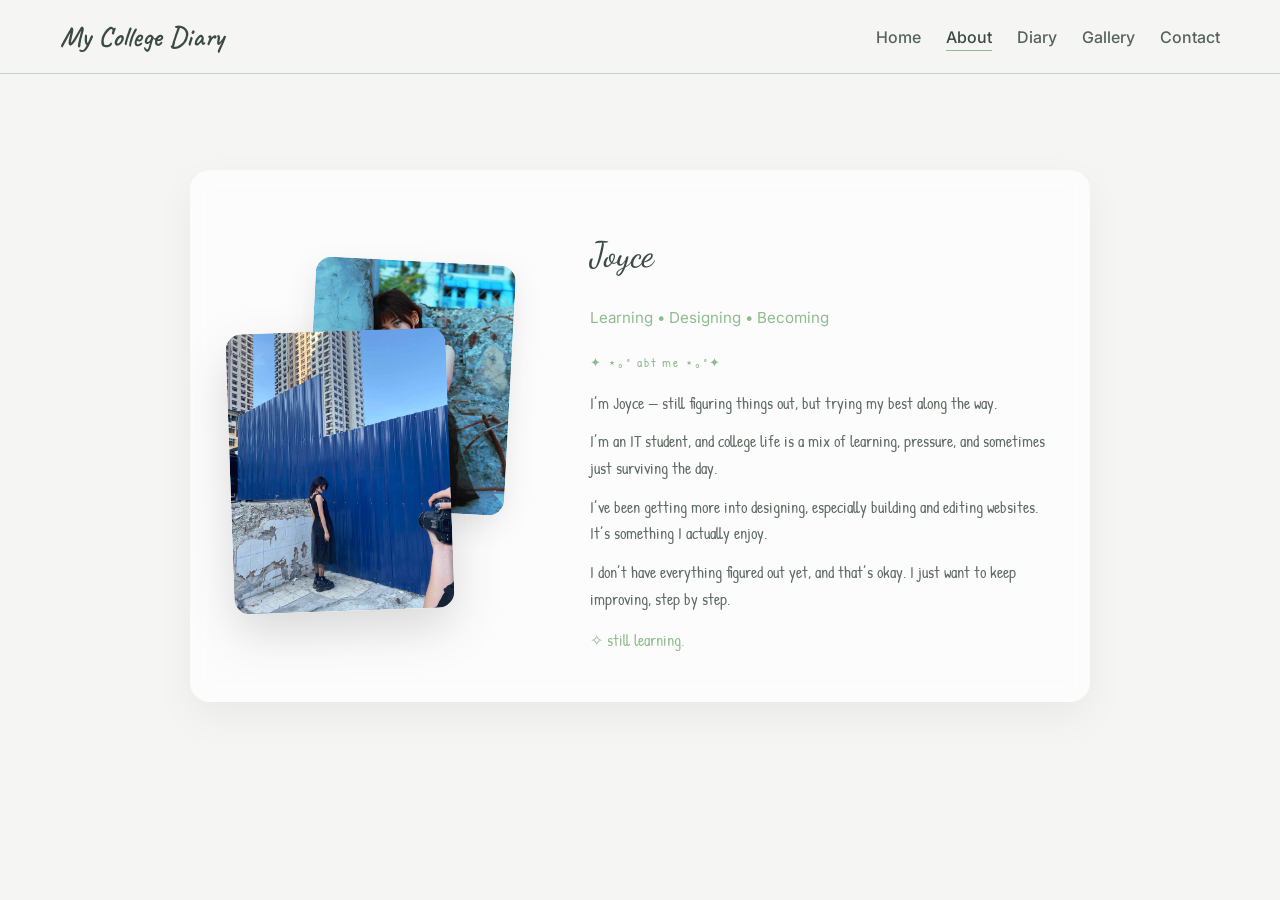
==== about.html @ 69d5fc60 "Add files via upload" ====
<!DOCTYPE html>
<html lang="en">

<head>
    <meta charset="UTF-8">
    <title>About - My College Diary</title>
    <link rel="stylesheet" href="style.css">
    <!-- FONTS -->
    <link href="https://fonts.googleapis.com/css2?family=Patrick+Hand&family=Dancing+Script&display=swap"
        rel="stylesheet">
    <link
        href="https://fonts.googleapis.com/css2?family=Playfair+Display:wght@600&family=Inter:wght@300;400;500&family=Caveat:wght@400;600&display=swap"
        rel="stylesheet">

</head>

<body class="about-page">
    <nav>
        <div class="nav-inner">
            <a href="index.html" class="nav-left">My College Diary</a>
            <div class="nav-right">
                <a href="index.html">Home</a>
                <a href="about.html" class="active">About</a>
                <a href="diary.html">Diary</a>
                <a href="gallery.html">Gallery</a>
                <a href="contact.html">Contact</a>
            </div>
        </div>
    </nav>
    <section class="about-section">

        <div class="about-content">
            <!-- DOUBLE IMAGE -->
            <div class="about-images">
                <img src="tabtme.jpg" class="img-main">
                <img src="tabtme1.jpg" class="img-back">
            </div>
            <!-- TEXT -->
            <div class="about-text">
                <h2 class="about-name">Joyce</h2>
                <p class="about-role">Learning • Designing • Becoming</p>
                <div class="about-bio">
                    <div class="bio-title">✦ ⋆｡˚ abt me ⋆｡˚✦</div>
                    <p>I’m Joyce — still figuring things out, but trying my best along the way.</p>

                    <p>I’m an IT student, and college life is a mix of learning, pressure, and sometimes just surviving
                        the day.</p>

                    <p>I’ve been getting more into designing, especially building and editing websites. It’s something I
                        actually enjoy.</p>

                    <p>I don’t have everything figured out yet, and that’s okay. I just want to keep improving, step by
                        step.</p>

                    <p class="bio-end">✧ still learning.</p>
                </div>
            </div>
        </div>
    </section>
    <script src="script.js"></script>

</body>

</html>
---- style.css ----
/* --- BASE ----------------------------------------------------------------------------------------- */
* {
    box-sizing: border-box;
}

body {
    margin: 0;
    font-family: 'Inter', sans-serif;
    background: #f5f6f4;
    color: #3b4a42;
    padding-top: 90px;
}

body.home {
    padding-top: 0;
    overflow: hidden;
}

.container {
    max-width: 900px;
    margin: 0 auto;
    padding: 40px 20px;
    text-align: center;
}

/* TEXT */
h1 {
    font-family: 'Playfair Display', serif;
    font-size: 3rem;
    margin-bottom: 10px;
}

p {
    line-height: 1.7;
    margin: 0 auto;
    max-width: 650px;
}

/* --- NAVBAR ----------------------------------------------------------------------------------------- */
nav {
    position: fixed;
    top: 0;
    width: 100%;
    background: #f5f6f4;
    border-bottom: 1px solid #c8d1c7;
    z-index: 9999;
    /* 🔥 ensures it's always visible */
}

.nav-inner {
    width: 100%;
    padding: 18px 60px;
    display: flex;
    justify-content: space-between;
    align-items: center;
}

.nav-left {
    font-weight: 600;
    font-family: 'Caveat', cursive;
    font-size: 1.8rem;
}

.nav-right {
    display: flex;
    gap: 25px;
}

.nav-right a {
    text-decoration: none;
    color: #3b4a42;
    font-weight: 500;
    position: relative;
    opacity: 0.85;
}

/* underline */
.nav-right a::after {
    content: '';
    position: absolute;
    left: 0;
    bottom: -4px;
    width: 0%;
    height: 1px;
    background: #8fbc8f;
    transition: 0.3s;
}

.nav-right a:hover::after,
.nav-right a.active::after {
    width: 100%;
}

.nav-right a:hover,
.nav-right a.active {
    opacity: 1;
}

/* --- INDEX HERO ----------------------------------------------------------------------------------------- */
.hero {
    display: grid;
    grid-template-columns: 1.1fr 0.9fr;
    gap: 70px;
    align-items: center;
    min-height: calc(100vh - 90px);
    padding: 40px 0;
}

/* LEFT */
.hero-left {
    max-width: 520px;
    text-align: left;
}

/* TITLE */
.hero h1 {
    font-size: 3.8rem;
    line-height: 1.15;
    margin-bottom: 15px;
}

/* ACCENT */
.accent {
    font-family: 'Caveat', cursive;
    color: #78a86a;
    font-size: 4rem;
}

/* DESCRIPTION */
.desc {
    margin-top: 12px;
    line-height: 1.9;
    color: #3b4a42cc;
    font-size: 1rem;
}

/* BUTTON */
.hero-btn {
    margin-top: 25px;
    display: inline-block;
    padding: 10px 22px;
    border-radius: 25px;
    background: #8fbc8f;
    color: white;
    text-decoration: none;
    font-size: 0.85rem;
    transition: all 0.3s ease;
}

.hero-btn:hover {
    transform: translateY(-3px);
    background: #7aa87a;
}

/* RIGHT */
.hero-right {
    display: flex;
    justify-content: center;
    position: relative;
}

/* IMAGE */
.hero-right img {
    width: 100%;
    max-width: 360px;
    border-radius: 14px;
    box-shadow: 0 20px 50px rgba(0, 0, 0, 0.1);
    transition: all 0.4s ease;
}

/* FLOAT EFFECT */
.hero-right img:hover {
    transform: translateY(-8px) scale(1.04);
}

/* SOFT GLOW BEHIND IMAGE */
.hero-right::before {
    content: "";
    position: absolute;
    width: 280px;
    height: 280px;
    background: rgba(168, 207, 165, 0.25);
    filter: blur(80px);
    border-radius: 50%;
    z-index: -1;
}

/* MOBILE */
@media (max-width: 768px) {
    .hero {
        grid-template-columns: 1fr;
        text-align: center;
        gap: 40px;
    }

    .hero-left {
        text-align: center;
        margin: auto;
    }

    .hero h1 {
        font-size: 2.5rem;
    }

    .accent {
        font-size: 2.8rem;
    }
}

/* --- ABOUT (UPGRADED) ----------------------------------------------------------------------------------------- */
.about-page {
    background: #f5f6f4;
}

.about-section {
    padding: 80px 20px 60px;
}

/* LAYOUT */
.about-content {
    max-width: 900px;
    margin: auto;
    display: flex;
    gap: 80px;
    align-items: center;

    background: rgba(255, 255, 255, 0.7);
    backdrop-filter: blur(10px);

    padding: 35px 40px;
    border-radius: 20px;

    box-shadow: 0 15px 40px rgba(0, 0, 0, 0.05);

}

/* --- DOUBLE IMAGE --- */

.about-images {
    position: relative;
    width: 280px;
    height: 350px;

    flex-shrink: 0;

}

.about-images img {
    position: absolute;
    object-fit: cover;
    border-radius: 16px;
}

/* BACK */
.img-back {
    top: 0;
    right: 0;

    width: 200px;
    height: 250px;

    box-shadow: 0 10px 30px rgba(0, 0, 0, 0.1);

}

/* MAIN */
.img-main {
    bottom: 0;
    left: 0;

    width: 220px;
    height: 280px;

    z-index: 2;

    box-shadow: 0 20px 50px rgba(0, 0, 0, 0.15);

}

/* HOVER */
.about-images:hover .img-main {
    transform: translateY(-6px);
}

.about-images:hover .img-back {
    transform: translateY(-3px);
}

/* TEXT */
.about-text {
    flex: 1;
}

.about-name {
    font-size: 2.2rem;
    font-family: 'Dancing Script', cursive;
}

.about-role {
    color: #8fbc8f;
    font-size: 0.95rem;
    margin-bottom: 20px;
}

/* BIO */
.about-bio {
    font-family: 'Patrick Hand', cursive;
    line-height: 1.9;
}

.about-bio p {
    margin-bottom: 12px;
}

.bio-title {
    font-size: 0.8rem;
    color: #8fbc8f;
    letter-spacing: 2px;
    margin-bottom: 15px;
}

.bio-end {
    margin-top: 15px;
    color: #8fbc8f;
}

/* MOBILE */
@media (max-width: 768px) {
    .about-content {
        flex-direction: column;
        text-align: center;
    }

    .about-images {
        width: 220px;
        height: 300px;
    }
}

/* --- CARD STYLE ANIMATION --- */

/* smooth base */
.about-images img {
    transition: transform 0.35s ease, box-shadow 0.35s ease;
}

/* slight natural tilt (idle state) */
.img-main {
    transform: rotate(-2deg);
}

.img-back {
    transform: rotate(3deg);
}

/* hover interaction */
.about-images:hover .img-main {
    transform: translateY(-10px) rotate(0deg) scale(1.02);
    box-shadow: 0 30px 70px rgba(0, 0, 0, 0.2);
}

.about-images:hover .img-back {
    transform: translateY(-5px) rotate(5deg);
}

/* --- DIARY ----------------------------------------------------------------------------------------- */
.diary-page {
    padding: 20px 80px 40px;
    max-width: 1100px;
    margin: auto;
}

/* TITLE */
.diary-title {
    font-family: 'Playfair Display', serif;
    font-size: 3.5rem;
    text-align: center;
    margin-bottom: 10px;
}

/* SUBTITLE */
.diary-sub {
    text-align: center;
    margin-bottom: 50px;
    color: #3b4a42aa;
    font-size: 0.95rem;
}

/* COLUMNS */
.diary-columns {
    column-count: 2;
    column-gap: 50px;
    column-rule: 1px solid #dcdcdc;
}

/* ENTRY */
.entry {
    break-inside: avoid;
    margin-bottom: 30px;
}

/* CARD */
.diary-card {
    border: 1px solid #e5e7e4;
    padding: 22px 22px 25px;
    background: #ffffff;
    border-radius: 14px;
    transition: all 0.3s ease;
}

/* HOVER */
.diary-card:hover {
    transform: translateY(-5px);
    box-shadow: 0 12px 28px rgba(0, 0, 0, 0.08);
}

/* TITLE */
.entry h2 {
    font-size: 1.3rem;
    margin-bottom: 5px;
    font-weight: 500;
    text-transform: lowercase;
    /* ✨ diary vibe */
}

/* DATE */
.entry .date {
    font-size: 0.7rem;
    color: #8fbc8f;
    display: block;
    margin-bottom: 10px;
    letter-spacing: 1px;
}

/* TEXT */
.entry p {
    text-align: justify;
    line-height: 1.75;
    font-size: 0.95rem;

    max-height: 5.5em;
    /* controls height */
    overflow: hidden;
    position: relative;
}


/* ✨ SUBTLE DIVIDER */
.diary-card::after {
    content: "";
    display: block;
    margin-top: 15px;
    height: 1px;
    width: 40%;
    background: #e5e7e4;
}

/* MOBILE */
@media (max-width: 768px) {
    .diary-columns {
        column-count: 1;
    }

    .diary-page {
        padding: 40px 20px;
    }

    .diary-title {
        font-size: 2.2rem;
    }
}

/* --- MODAL BACKGROUND --- */
.modal {
    display: none;
    position: fixed;
    inset: 0;

    background: rgba(0, 0, 0, 0.5);
    backdrop-filter: blur(5px);

    justify-content: center;
    align-items: center;
    z-index: 999;
}

/* MODAL BOX */
.modal-content {
    background: #fff;
    padding: 30px;
    border-radius: 16px;

    max-width: 600px;
    width: 90%;

    box-shadow: 0 20px 60px rgba(0, 0, 0, 0.2);

    animation: pop 0.3s ease;
}

/* CLOSE BUTTON */
.close {
    position: absolute;
    top: 20px;
    right: 25px;

    font-size: 24px;
    cursor: pointer;
}

/* POP ANIMATION */
@keyframes pop {
    from {
        transform: scale(0.9);
        opacity: 0;
    }

    to {
        transform: scale(1);
        opacity: 1;
    }
}

/* --- GALLERY ----------------------------------------------------------------------------------------- */
.gallery {
    display: grid;
    grid-template-columns: repeat(3, 1fr);
    gap: 18px;
}

/* CARD */
.gallery-item {
    position: relative;
    overflow: hidden;
    border-radius: 14px;
    background: #ffffff;
    border: 1px solid #e5e7e4;
    transition: 0.3s ease;
    cursor: pointer;
}

/* IMAGE */
.gallery img {
    width: 100%;
    height: 100%;
    object-fit: cover;
    transition: 0.4s ease;
}

/* HOVER */
.gallery-item:hover {
    transform: translateY(-6px);
    box-shadow: 0 12px 30px rgba(0, 0, 0, 0.08);
}

.gallery-item:hover img {
    transform: scale(1.08);
}

/* OVERLAY */
.gallery-item::after {
    content: "";
    position: absolute;
    inset: 0;
    background: linear-gradient(to top,
            rgba(0, 0, 0, 0.25),
            transparent);
    opacity: 0;
    transition: 0.3s;
}

.gallery-item:hover::after {
    opacity: 1;
}

/* CAPTION */
.caption {
    position: absolute;
    bottom: 12px;
    left: 15px;

    color: #fff;
    font-size: 0.85rem;

    background: rgba(0, 0, 0, 0.4);
    padding: 4px 10px;
    border-radius: 8px;

    opacity: 0;
    transform: translateY(10px);
    transition: 0.3s ease;
}

.gallery-item:hover .caption {
    opacity: 1;
    transform: translateY(0);
}

/* MODAL */
.img-modal {
    display: none;
    position: fixed;
    inset: 0;
    background: rgba(0, 0, 0, 0.9);
    flex-direction: column;
    justify-content: center;
    align-items: center;
    z-index: 999;

}

/* IMAGE */
.img-modal img {
    max-width: 90%;
    max-height: 80%;
    border-radius: 12px;
}

/* CAPTION IN MODAL */
#modalCaption {
    margin-top: 15px;
    color: white;
    font-size: 0.9rem;
    opacity: 0.85;
}

/* CLOSE */
.img-modal .close {
    position: absolute;
    top: 20px;
    right: 30px;
    font-size: 30px;
    color: white;
    cursor: pointer;
}

/* TITLE */
.gallery-title {
    font-family: 'Playfair Display', serif;
    font-size: 3.5rem;
    text-align: center;
    margin-bottom: 5px;
}

/* SUBTITLE */
.gallery-sub {
    text-align: center;
    color: #3b4a42aa;
    font-size: 0.95rem;
    margin-bottom: 50px;
}

/* MOBILE */
@media (max-width: 768px) {
    .gallery {
        grid-template-columns: 1fr;
    }
}

/* --- CONTACT ----------------------------------------------------------------------------------------- */
/* HEADER */
.contact-header {
    display: flex;
    align-items: center;
    justify-content: space-between;
    gap: 40px;
    margin-bottom: 50px;
}

/* TEXT */
.contact-text {
    max-width: 500px;
}

/* PROFILE */
.contact-image img {
    width: 120px;
    height: 120px;
    object-fit: cover;
    border-radius: 50%;
    border: 4px solid #e5e7e4;
    box-shadow: 0 10px 25px rgba(0, 0, 0, 0.1);
}

/* GRID */
.contact-cards {
    display: grid;
    grid-template-columns: repeat(3, 1fr);
    gap: 25px;
}

/* CARD */
.contact-box {
    position: relative;
    overflow: hidden;
    padding: 30px 20px;
    border-radius: 18px;
    text-align: center;
    color: #3b4a42;
    background: linear-gradient(135deg,
            #f4f8f3 0%,
            #e6f0e3 100%);

    border: 1px solid #dfe6dc;
    transition: all 0.35s ease;
    text-decoration: none;
}

/* HOVER */
.contact-box:hover {
    transform: translateY(-8px) scale(1.02);
    background: linear-gradient(135deg,
            #eaf3e7 0%,
            #d9ebd4 100%);
    box-shadow: 0 18px 40px rgba(0, 0, 0, 0.08);
}

/* ICON */
.circle {
    width: 65px;
    height: 65px;
    margin: 0 auto 15px;
    border-radius: 50%;
    display: flex;
    align-items: center;
    justify-content: center;
    font-size: 1.6rem;
    color: #3b4a42;
    background: linear-gradient(135deg,
            rgba(255, 255, 255, 0.8),
            rgba(255, 255, 255, 0.3));
    backdrop-filter: blur(10px);
    border: 1px solid rgba(255, 255, 255, 0.5);
    box-shadow:
        0 8px 20px rgba(0, 0, 0, 0.1),
        inset 0 1px 0 rgba(255, 255, 255, 0.6);
}

/* TEXT */
.contact-box h3 {
    margin-bottom: 6px;
}

.contact-box p {
    font-size: 0.85rem;
    opacity: 0.8;
}

/* REMOVE LINK STYLE */
.contact-box,
.contact-box a {
    text-decoration: none !important;
    color: inherit;
}

/* MOBILE */
@media (max-width: 768px) {
    .contact-header {
        flex-direction: column;
        text-align: center;
    }

    .contact-cards {
        grid-template-columns: 1fr;
    }
}

/* TITLE */
.gallery-title {
    font-family: 'Playfair Display', serif;
    font-size: 3.5rem;
    text-align: center;

    margin-bottom: 5px;
    /* 🔥 smaller gap */
    line-height: 1.1;
    /* tighter */
}

/* SUBTITLE */
.gallery-sub {
    text-align: center;
    color: #3b4a42aa;
    font-size: 0.95rem;

    margin-top: 0;
    /* 🔥 remove top gap */
    margin-bottom: 50px;

    max-width: 600px;
    margin-left: auto;
    margin-right: auto;
}

/* --- GLOBAL ----------------------------------------------------------------------------------------- */

/* SMOOTH TRANSITIONS */
a,
button,
img,
.diary-card,
.about-card {
    transition: all 0.25s ease;
}

/* TYPOGRAPHY REFINEMENT */
h1 {
    letter-spacing: -1px;
}

h2 {
    font-weight: 500;
}

p {
    font-size: 0.98rem;
    color: #3b4a42d0;
}

/* SPACING SYSTEM */
.container>* {
    margin-bottom: 22px;
}

/* NAVBAR POLISH */
.nav-right a {
    opacity: 0.85;
}

.nav-right a:hover,
.nav-right a.active {
    opacity: 1;
}

/* BUTTON */
.ghost-btn {
    font-size: 0.85rem;
}

.ghost-btn:hover {
    transform: translateY(-2px);
}

/* BACKGROUND EFFECT */
.particles {
    opacity: 0.25;
}

/* IMAGE HOVER (GLOBAL) */
.gallery img {
    box-shadow: 0 6px 15px rgba(0, 0, 0, 0.06);
}

.gallery img:hover {
    transform: scale(1.06);
}

.nav-left {
    text-decoration: none;
    color: inherit;
    cursor: pointer;
}

/* --- GLOBAL ANIMATION SYSTEM --- */

.reveal {
    opacity: 0;
    transform: translateY(30px);
    transition: all 0.6s ease;
}

.reveal.active {
    opacity: 1;
    transform: translateY(0);
}
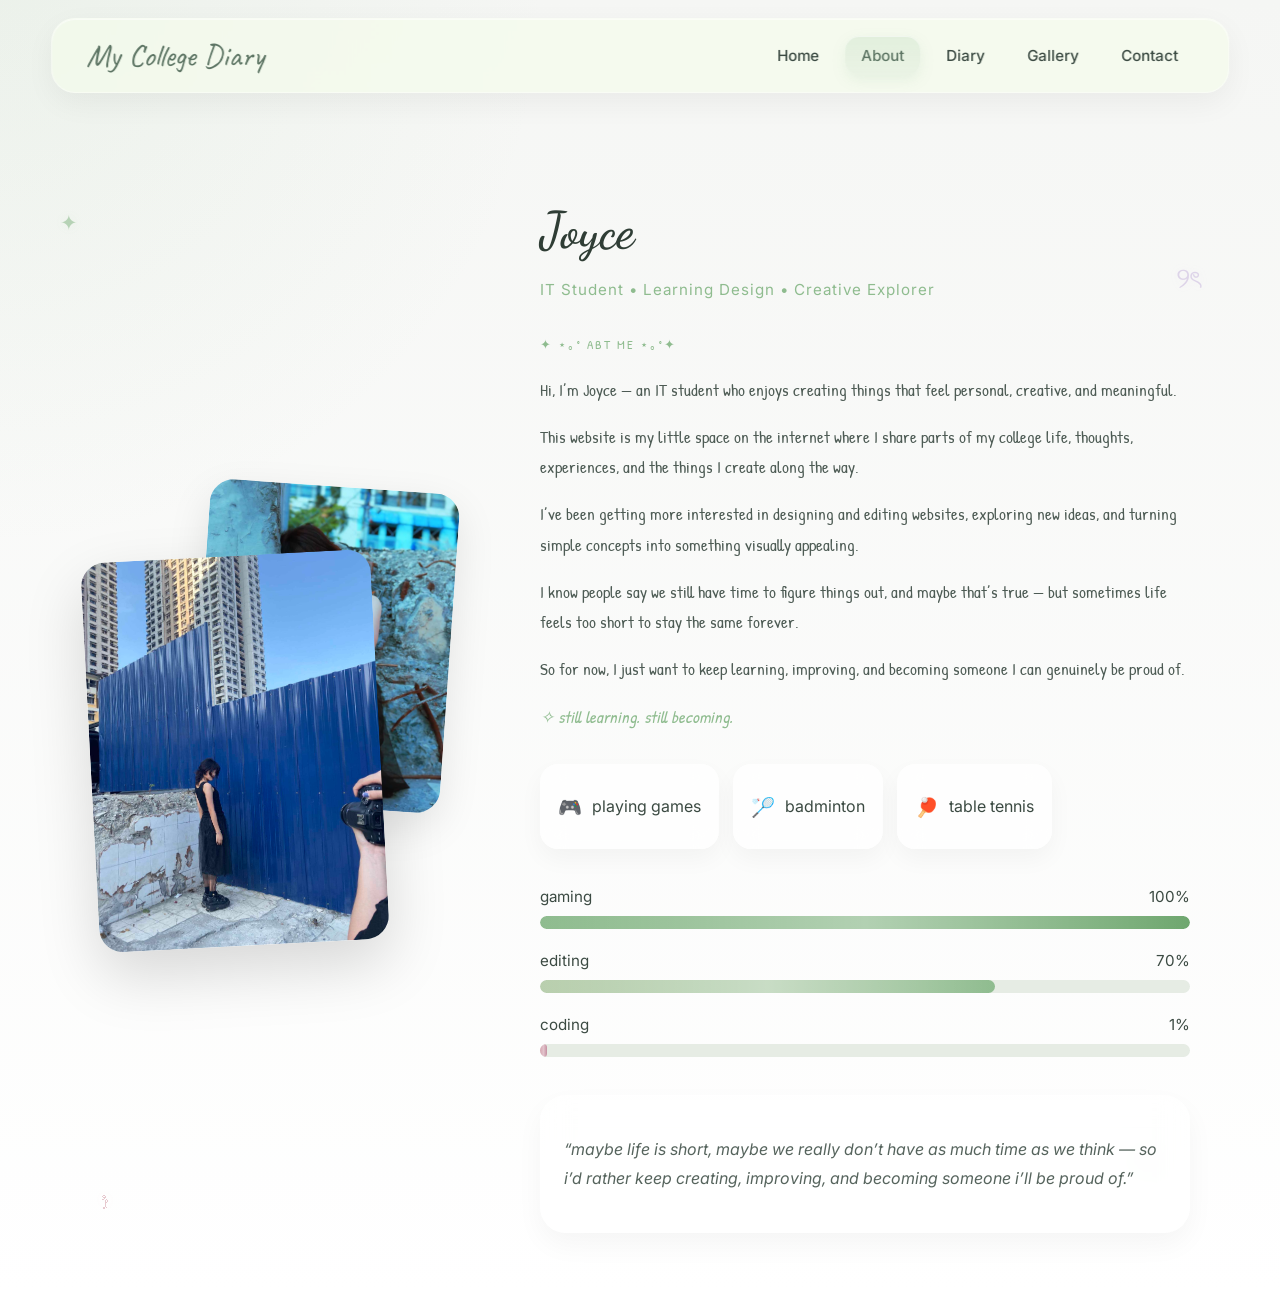
==== commit 2b38c6c2: "Add files via upload" ====
--- a/about.html
+++ b/about.html
@@ -3,60 +3,202 @@
 
 <head>
     <meta charset="UTF-8">
+
     <title>About - My College Diary</title>
+
     <link rel="stylesheet" href="style.css">
-    <!-- FONTS -->
-    <link href="https://fonts.googleapis.com/css2?family=Patrick+Hand&family=Dancing+Script&display=swap"
+    <link
+        href="https://fonts.googleapis.com/css2?family=Playfair+Display:wght@600;700&family=Inter:wght@300;400;500;600&family=Caveat:wght@400;600;700&family=Patrick+Hand&family=Dancing+Script:wght@500;600;700&display=swap"
         rel="stylesheet">
-    <link
-        href="https://fonts.googleapis.com/css2?family=Playfair+Display:wght@600&family=Inter:wght@300;400;500&family=Caveat:wght@400;600&display=swap"
-        rel="stylesheet">
-
-</head>
 
 <body class="about-page">
+
+    <!-- NAV -->
     <nav>
+
         <div class="nav-inner">
-            <a href="index.html" class="nav-left">My College Diary</a>
+
+            <a href="index.html" class="nav-left">
+                My College Diary
+            </a>
+
             <div class="nav-right">
+
                 <a href="index.html">Home</a>
-                <a href="about.html" class="active">About</a>
+
+                <a href="about.html" class="active">
+                    About
+                </a>
+
                 <a href="diary.html">Diary</a>
+
                 <a href="gallery.html">Gallery</a>
+
                 <a href="contact.html">Contact</a>
+
             </div>
+
         </div>
+
     </nav>
+
+    <!-- ABOUT -->
     <section class="about-section">
 
+        <!-- FLOATING SYMBOLS -->
+        <div class="float-about about-star">✦</div>
+
+        <div class="float-about about-heart">.ೀ</div>
+
+        <div class="float-about about-swirl">୨ৎ</div>
+
+        <div class="float-about about-sparkle">⋆˚࿔</div>
+
+        <!-- CONTENT -->
         <div class="about-content">
-            <!-- DOUBLE IMAGE -->
+
+            <!-- IMAGES -->
             <div class="about-images">
+
                 <img src="tabtme.jpg" class="img-main">
+
                 <img src="tabtme1.jpg" class="img-back">
+
             </div>
+
             <!-- TEXT -->
             <div class="about-text">
-                <h2 class="about-name">Joyce</h2>
-                <p class="about-role">Learning • Designing • Becoming</p>
+
+                <h2 class="about-name">
+                    Joyce
+                </h2>
+
+                <p class="about-role">
+                    IT Student • Learning Design • Creative Explorer
+                </p>
+
+                <!-- BIO -->
                 <div class="about-bio">
-                    <div class="bio-title">✦ ⋆｡˚ abt me ⋆｡˚✦</div>
-                    <p>I’m Joyce — still figuring things out, but trying my best along the way.</p>
-
-                    <p>I’m an IT student, and college life is a mix of learning, pressure, and sometimes just surviving
-                        the day.</p>
-
-                    <p>I’ve been getting more into designing, especially building and editing websites. It’s something I
-                        actually enjoy.</p>
-
-                    <p>I don’t have everything figured out yet, and that’s okay. I just want to keep improving, step by
-                        step.</p>
-
-                    <p class="bio-end">✧ still learning.</p>
-                </div>
+
+                    <div class="bio-title">
+                        ✦ ⋆｡˚ abt me ⋆｡˚✦
+                    </div>
+
+                    <p>
+                        Hi, I’m Joyce — an IT student who enjoys creating things that feel personal, creative, and
+                        meaningful.
+                    </p>
+
+                    <p>
+                        This website is my little space on the internet where I share parts of my college life,
+                        thoughts, experiences, and the things I create along the way.
+                    </p>
+
+                    <p>
+                        I’ve been getting more interested in designing and editing websites, exploring new ideas, and
+                        turning simple concepts into something visually appealing.
+                    </p>
+
+                    <p>
+                        I know people say we still have time to figure things out, and maybe that’s true — but sometimes
+                        life feels too short to stay the same forever.
+                    </p>
+
+                    <p>
+                        So for now, I just want to keep learning, improving, and becoming someone I can genuinely be
+                        proud of.
+                    </p>
+
+                    <p class="bio-end">
+                        ✧ still learning. still becoming.
+                    </p>
+
+                </div>
+
+                <!-- HOBBIES -->
+                <div class="hobbies">
+
+                    <div class="hobby-box">
+                        <span class="hobby-icon">🎮</span>
+                        <p>playing games</p>
+                    </div>
+
+                    <div class="hobby-box">
+                        <span class="hobby-icon">🏸</span>
+                        <p>badminton</p>
+                    </div>
+
+                    <div class="hobby-box">
+                        <span class="hobby-icon">🏓</span>
+                        <p>table tennis</p>
+                    </div>
+
+                </div>
+
+                <!-- SKILLS -->
+                <div class="skills">
+
+                    <div class="skill">
+
+                        <div class="skill-info">
+                            <span>gaming</span>
+                            <span>100%</span>
+                        </div>
+
+                        <div class="skill-bar">
+                            <div class="fill gaming"></div>
+                        </div>
+
+                    </div>
+
+                    <div class="skill">
+
+                        <div class="skill-info">
+                            <span>editing</span>
+                            <span>70%</span>
+                        </div>
+
+                        <div class="skill-bar">
+                            <div class="fill editing"></div>
+                        </div>
+
+                    </div>
+
+                    <div class="skill">
+
+                        <div class="skill-info">
+                            <span>coding</span>
+                            <span>1%</span>
+                        </div>
+
+                        <div class="skill-bar">
+                            <div class="fill coding"></div>
+                        </div>
+
+                    </div>
+
+                </div>
+
+                <!-- MOTIVATION -->
+                <div class="motivation">
+
+                    <p>
+                        “maybe life is short,
+                        maybe we really don’t have
+                        as much time as we think —
+                        so i’d rather keep creating,
+                        improving, and becoming
+                        someone i’ll be proud of.”
+                    </p>
+
+                </div>
+
             </div>
+
         </div>
+
     </section>
+
     <script src="script.js"></script>
 
 </body>
--- a/style.css
+++ b/style.css
@@ -1,289 +1,623 @@
 /* --- BASE ----------------------------------------------------------------------------------------- */
+
+html,
+body {
+    margin: 0;
+    padding: 0;
+
+    overflow-x: hidden;
+}
+
 * {
     box-sizing: border-box;
 }
 
+/* BODY */
 body {
+    font-family: 'Inter', sans-serif;
+
+    background:
+        linear-gradient(to bottom,
+            #f5f7f4,
+            #ffffff);
+
+    color: #3b4a42;
+
+    padding-top: 120px;
+
+    -webkit-font-smoothing: antialiased;
+
+    text-rendering: optimizeLegibility;
+}
+
+/* IMAGES */
+img {
+    max-width: 100%;
+
+    display: block;
+}
+
+/* HEADINGS */
+h1,
+h2,
+h3 {
     margin: 0;
+
+    font-family: 'Playfair Display', serif;
+
+    font-weight: 600;
+}
+
+/* TEXT */
+p {
+    line-height: 1.8;
+}
+
+/* LINKS */
+a {
+    text-decoration: none;
+
+    color: inherit;
+}
+
+/* BUTTONS */
+button {
     font-family: 'Inter', sans-serif;
-    background: #f5f6f4;
-    color: #3b4a42;
-    padding-top: 90px;
-}
-
-body.home {
-    padding-top: 0;
-    overflow: hidden;
-}
-
-.container {
-    max-width: 900px;
-    margin: 0 auto;
-    padding: 40px 20px;
-    text-align: center;
-}
-
-/* TEXT */
-h1 {
-    font-family: 'Playfair Display', serif;
-    font-size: 3rem;
-    margin-bottom: 10px;
-}
-
-p {
-    line-height: 1.7;
-    margin: 0 auto;
-    max-width: 650px;
-}
-
-/* --- NAVBAR ----------------------------------------------------------------------------------------- */
+}
+
+/* INPUTS */
+input,
+textarea {
+    font-family: 'Inter', sans-serif;
+}
+
+/* ACCENT FONT */
+.accent,
+.nav-left,
+.entry h2 {
+    font-family: 'Caveat', cursive;
+}
+
+/* ABOUT NAME */
+.about-name {
+    font-family: 'Dancing Script', cursive;
+}
+
+/* GALLERY CAPTION */
+.caption {
+    font-family: 'Patrick Hand', cursive;
+}
+
+/* --- NAVBAR FINAL ----------------------------------------------------------------------------------------- */
+
 nav {
     position: fixed;
-    top: 0;
-    width: 100%;
-    background: #f5f6f4;
-    border-bottom: 1px solid #c8d1c7;
+
+    top: 18px;
+    left: 50%;
+
+    transform: translateX(-50%);
+
+    width: 92%;
+
     z-index: 9999;
-    /* 🔥 ensures it's always visible */
 }
 
 .nav-inner {
-    width: 100%;
-    padding: 18px 60px;
     display: flex;
+
     justify-content: space-between;
     align-items: center;
+
+    padding: 16px 34px;
+
+    border-radius: 24px;
+
+    background:
+        rgba(244, 252, 236, 0.65);
+
+    backdrop-filter: blur(1px);
+
+    border:
+        1px solid rgba(255, 255, 255, .4);
+
+    box-shadow:
+        0 10px 30px rgba(0, 0, 0, .05),
+        inset 0 1px 0 rgba(255, 255, 255, .5);
 }
 
 .nav-left {
-    font-weight: 600;
+    text-decoration: none;
+
     font-family: 'Caveat', cursive;
-    font-size: 1.8rem;
+
+    font-size: 2rem;
+
+    color: #5d7564;
+
+    transition: .3s ease;
+}
+
+.nav-left:hover {
+    transform: translateY(-2px);
 }
 
 .nav-right {
     display: flex;
-    gap: 25px;
+
+    align-items: center;
+
+    gap: 10px;
 }
 
 .nav-right a {
     text-decoration: none;
+
     color: #3b4a42;
+
+    font-size: .95rem;
     font-weight: 500;
+
+    padding: 10px 16px;
+
+    border-radius: 14px;
+
+    transition:
+        background .3s ease,
+        transform .3s ease,
+        color .3s ease;
+}
+
+.nav-right a:hover {
+    background:
+        rgba(143, 188, 143, .12);
+
+    color: #5d7564;
+
+    transform: translateY(-2px);
+}
+
+.nav-right a.active {
+    background:
+        linear-gradient(to bottom,
+            rgba(143, 188, 143, .18),
+            rgba(143, 188, 143, .1));
+
+    color: #5d7564;
+
+    box-shadow:
+        inset 0 1px 0 rgba(255, 255, 255, .5),
+        0 5px 14px rgba(143, 188, 143, .15);
+}
+
+.nav-right a::after {
+    display: none;
+}
+
+/* --- INDEX HERO ----------------------------------------------------------------------------------------- */
+
+.hero {
+    min-height: 100vh;
+
+    display: flex;
+    align-items: center;
+    justify-content: center;
+
+    gap: 220px;
+
+    padding: 80px 8%;
+
     position: relative;
-    opacity: 0.85;
-}
-
-/* underline */
-.nav-right a::after {
-    content: '';
+
+    overflow: hidden;
+}
+
+.float {
     position: absolute;
-    left: 0;
-    bottom: -4px;
-    width: 0%;
-    height: 1px;
-    background: #8fbc8f;
-    transition: 0.3s;
-}
-
-.nav-right a:hover::after,
-.nav-right a.active::after {
-    width: 100%;
-}
-
-.nav-right a:hover,
-.nav-right a.active {
-    opacity: 1;
-}
-
-/* --- INDEX HERO ----------------------------------------------------------------------------------------- */
-.hero {
-    display: grid;
-    grid-template-columns: 1.1fr 0.9fr;
-    gap: 70px;
-    align-items: center;
-    min-height: calc(100vh - 90px);
-    padding: 40px 0;
-}
-
-/* LEFT */
+
+    opacity: .65;
+
+    animation: float 5s ease-in-out infinite;
+
+    pointer-events: none;
+
+    user-select: none;
+}
+
+.star {
+    top: 12%;
+    left: 18%;
+
+    font-size: 1.3rem;
+
+    color: #8fbc8f;
+}
+
+.sparkle {
+    top: 8%;
+    left: 50%;
+
+    margin-left: -20px;
+
+    font-size: .9rem;
+
+    color: #9bbf92;
+}
+
+.swirl {
+    top: 16%;
+    right: 18%;
+
+    font-size: 1.7rem;
+
+    color: #7ea77e;
+}
+
+.heart {
+    bottom: 18%;
+    left: 22%;
+
+    font-size: 1rem;
+
+    color: #d8a7b1;
+}
+
+.star2 {
+    bottom: 14%;
+    left: 50%;
+
+    margin-left: -10px;
+
+    font-size: .95rem;
+
+    color: #c7b5d8;
+}
+
+.dot {
+    bottom: 14%;
+    right: 22%;
+
+    font-size: 1.1rem;
+
+    color: #b7c9b2;
+}
+
+.cute {
+    top: 52%;
+    right: 10%;
+
+    font-size: .9rem;
+
+    color: #8fbc8f;
+}
+
+@keyframes float {
+    0% {
+        transform: translateY(0px);
+    }
+
+    50% {
+        transform: translateY(-12px);
+    }
+
+    100% {
+        transform: translateY(0px);
+    }
+}
+
 .hero-left {
-    max-width: 520px;
-    text-align: left;
-}
-
-/* TITLE */
+    max-width: 560px;
+
+    z-index: 2;
+}
+
+.mini-title {
+    color: #8fbc8f;
+
+    letter-spacing: 2px;
+
+    margin-bottom: 12px;
+
+    font-size: .8rem;
+
+    text-transform: uppercase;
+}
+
 .hero h1 {
-    font-size: 3.8rem;
-    line-height: 1.15;
-    margin-bottom: 15px;
-}
-
-/* ACCENT */
+    font-size: 5rem;
+
+    line-height: 1.02;
+
+    margin-bottom: 16px;
+}
+
 .accent {
     font-family: 'Caveat', cursive;
+
     color: #78a86a;
-    font-size: 4rem;
-}
-
-/* DESCRIPTION */
+
+    font-size: 5.4rem;
+}
+
+.role {
+    color: #8fbc8f;
+
+    margin-bottom: 18px;
+
+    letter-spacing: 1px;
+}
+
 .desc {
-    margin-top: 12px;
     line-height: 1.9;
+
     color: #3b4a42cc;
+
     font-size: 1rem;
-}
-
-/* BUTTON */
+
+    max-width: 500px;
+}
+
 .hero-btn {
-    margin-top: 25px;
+    margin-top: 28px;
+
     display: inline-block;
-    padding: 10px 22px;
-    border-radius: 25px;
+
+    padding: 12px 24px;
+
+    border-radius: 30px;
+
     background: #8fbc8f;
+
     color: white;
+
     text-decoration: none;
-    font-size: 0.85rem;
-    transition: all 0.3s ease;
+
+    transition: .3s ease;
 }
 
 .hero-btn:hover {
-    transform: translateY(-3px);
+    transform: translateY(-4px);
+
     background: #7aa87a;
 }
 
-/* RIGHT */
 .hero-right {
+    position: relative;
+
     display: flex;
     justify-content: center;
-    position: relative;
-}
-
-/* IMAGE */
+    align-items: center;
+}
+
+.photo-back {
+    position: absolute;
+
+    width: 340px;
+    height: 460px;
+
+    border-radius: 22px;
+
+    background: #dfead9;
+
+    transform: rotate(-6deg);
+
+    z-index: 0;
+}
+
 .hero-right img {
     width: 100%;
     max-width: 360px;
-    border-radius: 14px;
-    box-shadow: 0 20px 50px rgba(0, 0, 0, 0.1);
-    transition: all 0.4s ease;
-}
-
-/* FLOAT EFFECT */
+
+    border-radius: 22px;
+
+    position: relative;
+
+    z-index: 2;
+
+    box-shadow: 0 25px 60px rgba(0, 0, 0, .12);
+
+    transition: .4s ease;
+}
+
 .hero-right img:hover {
-    transform: translateY(-8px) scale(1.04);
-}
-
-/* SOFT GLOW BEHIND IMAGE */
+    transform: translateY(-8px) rotate(1deg);
+}
+
 .hero-right::before {
     content: "";
+
     position: absolute;
-    width: 280px;
-    height: 280px;
-    background: rgba(168, 207, 165, 0.25);
-    filter: blur(80px);
+
+    width: 350px;
+    height: 350px;
+
+    background: rgba(168, 207, 165, .25);
+
+    filter: blur(90px);
+
     border-radius: 50%;
+
     z-index: -1;
 }
 
-/* MOBILE */
-@media (max-width: 768px) {
-    .hero {
-        grid-template-columns: 1fr;
-        text-align: center;
-        gap: 40px;
-    }
-
-    .hero-left {
-        text-align: center;
-        margin: auto;
-    }
-
-    .hero h1 {
-        font-size: 2.5rem;
-    }
-
-    .accent {
-        font-size: 2.8rem;
-    }
-}
-
-/* --- ABOUT (UPGRADED) ----------------------------------------------------------------------------------------- */
+/* --- ABOUT PAGE ----------------------------------------------------------------------------------------- */
+
 .about-page {
-    background: #f5f6f4;
-}
-
+    background:
+        radial-gradient(circle at top left,
+            rgba(168, 207, 165, .12),
+            transparent 30%),
+
+        linear-gradient(to bottom,
+            #f5f6f4,
+            #ffffff);
+
+    overflow: hidden;
+}
+
+/* SECTION */
 .about-section {
     padding: 80px 20px 60px;
-}
-
-/* LAYOUT */
+
+    position: relative;
+}
+
+/* FLOATING SYMBOLS */
+.float-about {
+    position: absolute;
+
+    pointer-events: none;
+
+    user-select: none;
+
+    opacity: .6;
+
+    animation: aboutFloat 5s ease-in-out infinite;
+
+    z-index: 0;
+}
+
+/* POSITIONS */
+.about-star {
+    top: 90px;
+    left: 60px;
+
+    color: #8fbc8f;
+
+    font-size: 1.3rem;
+
+    text-shadow:
+        0 0 12px rgba(143, 188, 143, .2);
+}
+
+.about-heart {
+    bottom: 80px;
+    left: 100px;
+
+    color: #d8a7b1;
+
+    font-size: 1rem;
+
+    text-shadow:
+        0 0 12px rgba(216, 167, 177, .2);
+}
+
+.about-swirl {
+    top: 140px;
+    right: 80px;
+
+    color: #cdbde0;
+
+    font-size: 1.8rem;
+
+    text-shadow:
+        0 0 12px rgba(205, 189, 224, .2);
+}
+
+.about-sparkle {
+    bottom: 120px;
+    right: 120px;
+
+    color: #8fbc8f;
+
+    font-size: 1rem;
+
+    text-shadow:
+        0 0 12px rgba(143, 188, 143, .2);
+}
+
+/* FLOAT */
+@keyframes aboutFloat {
+    0% {
+        transform: translateY(0px);
+    }
+
+    50% {
+        transform: translateY(-10px);
+    }
+
+    100% {
+        transform: translateY(0px);
+    }
+}
+
+/* CONTENT */
 .about-content {
-    max-width: 900px;
+    max-width: 1100px;
+
     margin: auto;
+
     display: flex;
-    gap: 80px;
+
+    gap: 90px;
+
     align-items: center;
 
-    background: rgba(255, 255, 255, 0.7);
-    backdrop-filter: blur(10px);
-
-    padding: 35px 40px;
-    border-radius: 20px;
-
-    box-shadow: 0 15px 40px rgba(0, 0, 0, 0.05);
-
-}
-
-/* --- DOUBLE IMAGE --- */
-
+    position: relative;
+
+    z-index: 2;
+}
+
+/* IMAGES */
 .about-images {
     position: relative;
-    width: 280px;
-    height: 350px;
+
+    width: 360px;
+    height: 460px;
 
     flex-shrink: 0;
-
-}
-
+}
+
+/* IMAGE */
 .about-images img {
     position: absolute;
+
     object-fit: cover;
-    border-radius: 16px;
-}
-
-/* BACK */
+
+    border-radius: 24px;
+
+    transition: .4s ease;
+}
+
+/* BACK IMAGE */
 .img-back {
     top: 0;
     right: 0;
 
-    width: 200px;
-    height: 250px;
-
-    box-shadow: 0 10px 30px rgba(0, 0, 0, 0.1);
-
-}
-
-/* MAIN */
+    width: 250px;
+    height: 320px;
+
+    transform: rotate(4deg);
+
+    box-shadow:
+        0 15px 40px rgba(0, 0, 0, .1);
+}
+
+/* MAIN IMAGE */
 .img-main {
     bottom: 0;
     left: 0;
 
-    width: 220px;
-    height: 280px;
+    width: 290px;
+    height: 390px;
 
     z-index: 2;
 
-    box-shadow: 0 20px 50px rgba(0, 0, 0, 0.15);
-
+    transform: rotate(-3deg);
+
+    box-shadow:
+        0 25px 60px rgba(0, 0, 0, .15);
 }
 
 /* HOVER */
 .about-images:hover .img-main {
-    transform: translateY(-6px);
+    transform:
+        translateY(-8px) rotate(0deg);
 }
 
 .about-images:hover .img-back {
-    transform: translateY(-3px);
+    transform:
+        translateY(-4px) rotate(6deg);
 }
 
 /* TEXT */
@@ -291,227 +625,652 @@
     flex: 1;
 }
 
+/* NAME */
 .about-name {
-    font-size: 2.2rem;
+    font-size: 3.2rem;
+
     font-family: 'Dancing Script', cursive;
-}
-
+
+    margin-bottom: 10px;
+
+    color: #2f3d35;
+}
+
+/* ROLE */
 .about-role {
     color: #8fbc8f;
-    font-size: 0.95rem;
-    margin-bottom: 20px;
-}
-
-/* BIO */
-.about-bio {
-    font-family: 'Patrick Hand', cursive;
-    line-height: 1.9;
-}
-
-.about-bio p {
-    margin-bottom: 12px;
-}
-
+
+    margin-bottom: 28px;
+
+    letter-spacing: 1px;
+
+    font-size: .95rem;
+}
+
+.about-bio{
+    font-family:'Patrick Hand', cursive;
+
+    line-height:2;
+
+    font-size:1.05rem;
+
+    color:#4d5b54;
+}
+
+/* BIO TITLE */
 .bio-title {
-    font-size: 0.8rem;
+    font-size: .8rem;
+
     color: #8fbc8f;
+
     letter-spacing: 2px;
-    margin-bottom: 15px;
-}
-
+
+    margin-bottom: 18px;
+
+    text-transform: uppercase;
+}
+
+/* END */
 .bio-end {
-    margin-top: 15px;
     color: #8fbc8f;
+
+    margin-top: 18px;
+
+    font-style: italic;
+}
+
+/* HOBBIES */
+.hobbies {
+    display: flex;
+
+    gap: 14px;
+
+    margin-top: 32px;
+
+    flex-wrap: wrap;
+}
+
+/* HOBBY BOX */
+.hobby-box {
+    padding: 12px 18px;
+
+    border-radius: 18px;
+
+    background:
+        rgba(255, 255, 255, .72);
+
+    backdrop-filter: blur(12px);
+
+    box-shadow:
+        0 10px 24px rgba(0, 0, 0, .04);
+
+    display: flex;
+
+    align-items: center;
+
+    gap: 10px;
+
+    transition: .3s ease;
+}
+
+/* HOVER */
+.hobby-box:hover {
+    transform:
+        translateY(-4px);
+
+    box-shadow:
+        0 14px 30px rgba(0, 0, 0, .07);
+}
+
+/* ICON */
+.hobby-icon {
+    font-size: 1.2rem;
+}
+
+/* SKILLS */
+.skills {
+    margin-top: 38px;
+}
+
+/* SKILL */
+.skill {
+    margin-bottom: 22px;
+}
+
+/* INFO */
+.skill-info {
+    display: flex;
+
+    justify-content: space-between;
+
+    margin-bottom: 10px;
+
+    font-size: .95rem;
+}
+
+/* BAR */
+.skill-bar {
+    width: 100%;
+
+    height: 13px;
+
+    border-radius: 20px;
+
+    background: #e6ece4;
+
+    overflow: hidden;
+}
+
+/* FILL */
+.fill {
+    height: 100%;
+
+    border-radius: 20px;
+
+    position: relative;
+
+    overflow: hidden;
+}
+
+/* SHINE */
+.fill::after {
+    content: "";
+
+    position: absolute;
+
+    inset: 0;
+
+    background:
+        linear-gradient(to right,
+            transparent,
+            rgba(255, 255, 255, .4),
+            transparent);
+
+    animation: shine 3s linear infinite;
+}
+
+/* ANIMATION */
+@keyframes shine {
+    from {
+        transform: translateX(-100%);
+    }
+
+    to {
+        transform: translateX(100%);
+    }
+}
+
+/* BARS */
+.gaming {
+    width: 100%;
+
+    background:
+        linear-gradient(to right,
+            #8fbc8f,
+            #6fa76f);
+}
+
+.editing {
+    width: 70%;
+
+    background:
+        linear-gradient(to right,
+            #b9cfae,
+            #8fbc8f);
+}
+
+.coding {
+    width: 1%;
+
+    background:
+        linear-gradient(to right,
+            #d8a7b1,
+            #c48fa0);
+}
+
+/* MOTIVATION */
+.motivation {
+    margin-top: 38px;
+
+    padding: 24px;
+
+    border-radius: 26px;
+
+    background:
+        rgba(255, 255, 255, .65);
+
+    backdrop-filter: blur(14px);
+
+    line-height: 2;
+
+    color: #56645d;
+
+    font-style: italic;
+
+    box-shadow:
+        0 12px 28px rgba(0, 0, 0, .04);
 }
 
 /* MOBILE */
-@media (max-width: 768px) {
+@media (max-width:768px) {
+
+    .about-section {
+        padding: 60px 20px;
+    }
+
     .about-content {
         flex-direction: column;
+
         text-align: center;
+
+        gap: 60px;
     }
 
     .about-images {
-        width: 220px;
-        height: 300px;
-    }
-}
-
-/* --- CARD STYLE ANIMATION --- */
-
-/* smooth base */
-.about-images img {
-    transition: transform 0.35s ease, box-shadow 0.35s ease;
-}
-
-/* slight natural tilt (idle state) */
-.img-main {
-    transform: rotate(-2deg);
-}
-
-.img-back {
-    transform: rotate(3deg);
-}
-
-/* hover interaction */
-.about-images:hover .img-main {
-    transform: translateY(-10px) rotate(0deg) scale(1.02);
-    box-shadow: 0 30px 70px rgba(0, 0, 0, 0.2);
-}
-
-.about-images:hover .img-back {
-    transform: translateY(-5px) rotate(5deg);
+        width: 300px;
+        height: 400px;
+    }
+
+    .img-main {
+        width: 240px;
+        height: 330px;
+    }
+
+    .img-back {
+        width: 210px;
+        height: 280px;
+    }
+
+    .about-name {
+        font-size: 2.5rem;
+    }
+
+    .hobbies {
+        justify-content: center;
+    }
+
+    .about-star,
+    .about-heart,
+    .about-swirl,
+    .about-sparkle {
+        opacity: .4;
+    }
 }
 
 /* --- DIARY ----------------------------------------------------------------------------------------- */
+
 .diary-page {
-    padding: 20px 80px 40px;
+    padding: 40px 80px 80px;
+
     max-width: 1100px;
+
     margin: auto;
-}
-
-/* TITLE */
+
+    position: relative;
+}
+
+.diary-float {
+    position: absolute;
+
+    opacity: .55;
+
+    pointer-events: none;
+
+    animation: diaryFloat 5s ease-in-out infinite;
+}
+
+@keyframes diaryFloat {
+    0% {
+        transform: translateY(0px);
+    }
+
+    50% {
+        transform: translateY(-10px);
+    }
+
+    100% {
+        transform: translateY(0px);
+    }
+}
+
 .diary-title {
     font-family: 'Playfair Display', serif;
-    font-size: 3.5rem;
+
+    font-size: 4.2rem;
+
     text-align: center;
-    margin-bottom: 10px;
-}
-
-/* SUBTITLE */
+
+    margin-bottom: 12px;
+
+    color: #2f3d35;
+}
+
 .diary-sub {
     text-align: center;
-    margin-bottom: 50px;
-    color: #3b4a42aa;
-    font-size: 0.95rem;
-}
-
-/* COLUMNS */
+
+    margin-bottom: 65px;
+
+    color: #6f7d75;
+
+    font-size: .98rem;
+}
+
 .diary-columns {
     column-count: 2;
+
     column-gap: 50px;
-    column-rule: 1px solid #dcdcdc;
-}
-
-/* ENTRY */
+}
+
 .entry {
     break-inside: avoid;
-    margin-bottom: 30px;
+
+    margin-bottom: 34px;
 }
 
 /* CARD */
-.diary-card {
-    border: 1px solid #e5e7e4;
-    padding: 22px 22px 25px;
-    background: #ffffff;
-    border-radius: 14px;
-    transition: all 0.3s ease;
+.diary-card{
+    border:
+        1px solid rgba(229,231,228,.7);
+
+    padding:26px 26px 30px;
+
+    background:
+        rgba(255,255,255,.78);
+
+    backdrop-filter:blur(8px);
+
+    border-radius:24px;
+
+    transition:.35s ease;
+
+    cursor:pointer;
+
+    box-shadow:
+        0 14px 35px rgba(0,0,0,.05),
+        inset 0 1px 0 rgba(255,255,255,.7);
+
+    position:relative;
+
+    overflow:hidden;
 }
 
 /* HOVER */
-.diary-card:hover {
-    transform: translateY(-5px);
-    box-shadow: 0 12px 28px rgba(0, 0, 0, 0.08);
+.diary-card:hover{
+    transform:
+        translateY(-8px)
+        rotate(-1deg);
+
+    box-shadow:
+        0 22px 45px rgba(0,0,0,.08);
+}
+.entry h2 {
+    font-size: 1.55rem;
+
+    margin-bottom: 8px;
+
+    font-weight: 500;
+
+    font-family: 'Caveat', cursive;
+
+    color: #2f3d35;
+}
+
+.entry .date {
+    font-size: .72rem;
+
+    color: #8fbc8f;
+
+    display: block;
+
+    margin-bottom: 15px;
+
+    letter-spacing: 1.5px;
+
+    text-transform: uppercase;
+}
+
+.entry p {
+    line-height: 1.95;
+
+    font-size: .97rem;
+
+    color: #4c5a52;
+}
+
+/* --- GALLERY FINAL ----------------------------------------------------------------------------------------- */
+
+.container {
+    max-width: 1200px;
+
+    margin: auto;
+
+    padding: 40px 40px 80px;
 }
 
 /* TITLE */
-.entry h2 {
-    font-size: 1.3rem;
-    margin-bottom: 5px;
-    font-weight: 500;
-    text-transform: lowercase;
-    /* ✨ diary vibe */
-}
-
-/* DATE */
-.entry .date {
-    font-size: 0.7rem;
-    color: #8fbc8f;
-    display: block;
-    margin-bottom: 10px;
-    letter-spacing: 1px;
-}
-
-/* TEXT */
-.entry p {
-    text-align: justify;
-    line-height: 1.75;
-    font-size: 0.95rem;
-
-    max-height: 5.5em;
-    /* controls height */
+.gallery-title {
+    font-family: 'Playfair Display', serif;
+
+    font-size: 4.2rem;
+
+    text-align: center;
+
+    margin-bottom: 14px;
+
+    color: #2f3d35;
+}
+
+/* --- ALBUM TABS ----------------------------------------------------------------------------------------- */
+
+.album-tabs {
+    display: flex;
+
+    justify-content: center;
+
+    flex-wrap: wrap;
+
+    gap: 12px;
+
+    margin-bottom: 55px;
+}
+
+/* BUTTON */
+.tab {
+    border: none;
+
+    padding: 12px 18px;
+
+    border-radius: 18px;
+
+    background:
+        rgba(255, 255, 255, .7);
+
+    backdrop-filter: blur(10px);
+
+    color: #4d5b54;
+
+    font-size: .92rem;
+
+    cursor: pointer;
+
+    transition: .3s ease;
+
+    box-shadow:
+        0 8px 20px rgba(0, 0, 0, .04);
+}
+
+/* HOVER */
+.tab:hover {
+    transform: translateY(-3px);
+
+    background:
+        rgba(143, 188, 143, .12);
+}
+
+/* ACTIVE */
+.tab.active {
+    background:
+        linear-gradient(to right,
+            #8fbc8f,
+            #7ea77e);
+
+    color: white;
+
+    box-shadow:
+        0 12px 25px rgba(143, 188, 143, .25);
+}
+
+/* GRID */
+.gallery {
+    display: grid;
+
+    grid-template-columns:
+        repeat(auto-fit, minmax(260px, 1fr));
+
+    gap: 28px;
+}
+
+/* ITEM */
+.gallery-item {
+    position: relative;
+
+    padding: 12px 12px 55px;
+
+    background: white;
+
+    border-radius: 8px;
+
+    cursor: pointer;
+
     overflow: hidden;
-    position: relative;
-}
-
-
-/* ✨ SUBTLE DIVIDER */
-.diary-card::after {
-    content: "";
-    display: block;
-    margin-top: 15px;
-    height: 1px;
-    width: 40%;
-    background: #e5e7e4;
-}
-
-/* MOBILE */
-@media (max-width: 768px) {
-    .diary-columns {
-        column-count: 1;
-    }
-
-    .diary-page {
-        padding: 40px 20px;
-    }
-
-    .diary-title {
-        font-size: 2.2rem;
-    }
-}
-
-/* --- MODAL BACKGROUND --- */
-.modal {
+
+    box-shadow:
+        0 12px 30px rgba(0, 0, 0, .08);
+
+    transition:
+        transform .35s ease,
+        box-shadow .35s ease;
+}
+
+/* RANDOM ROTATION */
+.gallery-item:nth-child(odd) {
+    transform: rotate(-2deg);
+}
+
+.gallery-item:nth-child(even) {
+    transform: rotate(2deg);
+}
+
+/* IMAGE */
+.gallery-item img {
+    width: 100%;
+
+    height: 320px;
+
+    object-fit: cover;
+
+    border-radius: 4px;
+
+    transition: .4s ease;
+}
+
+/* HOVER */
+.gallery-item:hover {
+    transform:
+        translateY(-10px) rotate(0deg) scale(1.02);
+
+    z-index: 5;
+
+    box-shadow:
+        0 22px 50px rgba(0, 0, 0, .15);
+}
+
+/* CAPTION */
+.caption{
+    position:absolute;
+
+    bottom:16px;
+    left:18px;
+
+    color:#4d5b54;
+
+    font-family:'Patrick Hand', cursive !important;
+
+    font-size:1rem;
+}
+
+/* MODAL */
+.img-modal {
     display: none;
+
     position: fixed;
+
     inset: 0;
 
-    background: rgba(0, 0, 0, 0.5);
-    backdrop-filter: blur(5px);
+    background:
+        rgba(0, 0, 0, .82);
+
+    backdrop-filter: blur(12px);
 
     justify-content: center;
     align-items: center;
-    z-index: 999;
-}
-
-/* MODAL BOX */
-.modal-content {
-    background: #fff;
-    padding: 30px;
-    border-radius: 16px;
-
-    max-width: 600px;
-    width: 90%;
-
-    box-shadow: 0 20px 60px rgba(0, 0, 0, 0.2);
-
-    animation: pop 0.3s ease;
-}
-
-/* CLOSE BUTTON */
-.close {
+
+    flex-direction: column;
+
+    z-index: 9999;
+
+    animation: fadeIn .3s ease;
+}
+
+/* IMAGE */
+#modalImg {
+    max-width: 85%;
+
+    max-height: 78vh;
+
+    border-radius: 22px;
+
+    box-shadow:
+        0 25px 70px rgba(0, 0, 0, .35);
+
+    animation: zoom .35s ease;
+}
+
+/* CAPTION */
+#modalCaption {
+    margin-top: 20px;
+
+    color: white;
+
+    font-size: 1rem;
+
+    text-align: center;
+}
+
+/* CLOSE */
+.img-modal .close {
     position: absolute;
-    top: 20px;
-    right: 25px;
-
-    font-size: 24px;
+
+    top: 30px;
+    right: 40px;
+
+    color: white;
+
+    font-size: 40px;
+
     cursor: pointer;
-}
-
-/* POP ANIMATION */
-@keyframes pop {
+
+    transition: .3s ease;
+}
+
+.img-modal .close:hover {
+    transform: rotate(90deg);
+}
+
+/* ANIMATION */
+@keyframes zoom {
     from {
-        transform: scale(0.9);
+        transform: scale(.9);
         opacity: 0;
     }
 
@@ -521,355 +1280,387 @@
     }
 }
 
-/* --- GALLERY ----------------------------------------------------------------------------------------- */
-.gallery {
-    display: grid;
-    grid-template-columns: repeat(3, 1fr);
+@keyframes fadeIn {
+    from {
+        opacity: 0;
+    }
+
+    to {
+        opacity: 1;
+    }
+}
+
+/* MOBILE */
+@media (max-width:768px) {
+
+    .container {
+        padding: 40px 20px 80px;
+    }
+
+    .gallery-title {
+        font-size: 2.8rem;
+    }
+
+    .gallery {
+        gap: 20px;
+    }
+
+    .gallery-item img {
+        height: 280px;
+    }
+
+    #modalImg {
+        max-width: 92%;
+    }
+}
+
+/* --- CONTACT FINAL ----------------------------------------------------------------------------------------- */
+
+.contact-page {
+    max-width: 760px;
+
+    margin: auto;
+
+    padding: 60px 20px 100px;
+
+    text-align: center;
+
+    position: relative;
+}
+
+/* FLOATS */
+.float-contact {
+    position: absolute;
+
+    opacity: .55;
+
+    pointer-events: none;
+
+    animation: contactFloat 5s ease-in-out infinite;
+}
+
+/* POSITIONS */
+.contact-star {
+    top: 80px;
+    left: 60px;
+
+    color: #8fbc8f;
+
+    font-size: 1.2rem;
+}
+
+.contact-swirl {
+    top: 160px;
+    right: 80px;
+
+    color: #cdbde0;
+
+    font-size: 1.7rem;
+}
+
+.contact-heart {
+    bottom: 120px;
+    left: 90px;
+
+    color: #d8a7b1;
+
+    font-size: 1rem;
+}
+
+/* FLOAT */
+@keyframes contactFloat {
+    0% {
+        transform: translateY(0px);
+    }
+
+    50% {
+        transform: translateY(-10px);
+    }
+
+    100% {
+        transform: translateY(0px);
+    }
+}
+
+/* MINI */
+.contact-mini {
+    color: #8fbc8f;
+
+    letter-spacing: 2px;
+
+    text-transform: uppercase;
+
+    font-size: .8rem;
+
+    margin-bottom: 12px;
+}
+
+/* TITLE */
+.contact-title {
+    font-size: 4rem;
+
+    margin-bottom: 16px;
+
+    color: #2f3d35;
+}
+
+/* SUB */
+.contact-sub {
+    max-width: 540px;
+
+    margin: auto auto 50px;
+
+    color: #6f7d75;
+
+    line-height: 1.9;
+}
+
+/* FORM */
+.contact-form {
+    display: flex;
+
+    flex-direction: column;
+
     gap: 18px;
-}
-
-/* CARD */
-.gallery-item {
+
     position: relative;
-    overflow: hidden;
-    border-radius: 14px;
-    background: #ffffff;
-    border: 1px solid #e5e7e4;
-    transition: 0.3s ease;
+
+    z-index: 2;
+}
+
+/* INPUT */
+.contact-form input,
+.contact-form textarea {
+    width: 100%;
+
+    padding: 18px 22px;
+
+    border: none;
+
+    border-radius: 24px;
+
+    background:
+        rgba(255, 255, 255, .75);
+
+    backdrop-filter: blur(12px);
+
+    box-shadow:
+        0 10px 25px rgba(0, 0, 0, .04);
+
+    font-size: .96rem;
+
+    color: #3b4a42;
+
+    outline: none;
+
+    transition: .3s ease;
+}
+
+/* FOCUS */
+.contact-form input:focus,
+.contact-form textarea:focus {
+    transform: translateY(-2px);
+
+    box-shadow:
+        0 16px 30px rgba(143, 188, 143, .12);
+}
+
+/* TEXTAREA */
+.contact-form textarea {
+    min-height: 180px;
+
+    resize: none;
+}
+
+/* BUTTON */
+.contact-form button {
+    border: none;
+
+    padding: 16px;
+
+    border-radius: 24px;
+
+    background:
+        linear-gradient(to right,
+            #8fbc8f,
+            #7ea77e);
+
+    color: white;
+
+    font-size: 1rem;
+
     cursor: pointer;
-}
-
-/* IMAGE */
-.gallery img {
-    width: 100%;
-    height: 100%;
-    object-fit: cover;
-    transition: 0.4s ease;
+
+    transition: .35s ease;
+
+    box-shadow:
+        0 12px 28px rgba(143, 188, 143, .2);
 }
 
 /* HOVER */
-.gallery-item:hover {
-    transform: translateY(-6px);
-    box-shadow: 0 12px 30px rgba(0, 0, 0, 0.08);
-}
-
-.gallery-item:hover img {
-    transform: scale(1.08);
-}
-
-/* OVERLAY */
-.gallery-item::after {
-    content: "";
-    position: absolute;
-    inset: 0;
-    background: linear-gradient(to top,
-            rgba(0, 0, 0, 0.25),
-            transparent);
-    opacity: 0;
-    transition: 0.3s;
-}
-
-.gallery-item:hover::after {
-    opacity: 1;
-}
-
-/* CAPTION */
-.caption {
-    position: absolute;
-    bottom: 12px;
-    left: 15px;
-
-    color: #fff;
-    font-size: 0.85rem;
-
-    background: rgba(0, 0, 0, 0.4);
-    padding: 4px 10px;
-    border-radius: 8px;
-
-    opacity: 0;
-    transform: translateY(10px);
-    transition: 0.3s ease;
-}
-
-.gallery-item:hover .caption {
-    opacity: 1;
-    transform: translateY(0);
-}
-
-/* MODAL */
-.img-modal {
-    display: none;
-    position: fixed;
-    inset: 0;
-    background: rgba(0, 0, 0, 0.9);
-    flex-direction: column;
+.contact-form button:hover {
+    transform:
+        translateY(-4px);
+
+    box-shadow:
+        0 20px 38px rgba(143, 188, 143, .28);
+}
+
+/* --- SOCIALS ----------------------------------------------------------------------------------------- */
+
+.socials {
+    margin-top: 45px;
+
+    display: flex;
+
     justify-content: center;
+
+    flex-wrap: wrap;
+
+    gap: 14px;
+}
+
+/* BOX */
+.social-box {
+    display: flex;
+
     align-items: center;
-    z-index: 999;
-
-}
-
-/* IMAGE */
-.img-modal img {
-    max-width: 90%;
-    max-height: 80%;
-    border-radius: 12px;
-}
-
-/* CAPTION IN MODAL */
-#modalCaption {
-    margin-top: 15px;
-    color: white;
-    font-size: 0.9rem;
-    opacity: 0.85;
-}
-
-/* CLOSE */
-.img-modal .close {
-    position: absolute;
-    top: 20px;
-    right: 30px;
-    font-size: 30px;
-    color: white;
-    cursor: pointer;
-}
-
-/* TITLE */
-.gallery-title {
-    font-family: 'Playfair Display', serif;
-    font-size: 3.5rem;
-    text-align: center;
-    margin-bottom: 5px;
-}
-
-/* SUBTITLE */
-.gallery-sub {
-    text-align: center;
-    color: #3b4a42aa;
-    font-size: 0.95rem;
-    margin-bottom: 50px;
+
+    gap: 10px;
+
+    padding: 14px 18px;
+
+    border-radius: 20px;
+
+    background:
+        rgba(255, 255, 255, .72);
+
+    backdrop-filter: blur(12px);
+
+    box-shadow:
+        0 10px 24px rgba(0, 0, 0, .04);
+
+    color: #4d5b54;
+
+    font-size: .94rem;
+
+    transition:
+        transform .35s ease,
+        box-shadow .35s ease,
+        background .35s ease;
+}
+
+/* ICON */
+.social-box i {
+    font-size: 1rem;
+
+    color: #7ea77e;
+
+    transition: .3s ease;
+}
+
+/* HOVER */
+.social-box:hover {
+    transform:
+        translateY(-4px);
+
+    background:
+        rgba(143, 188, 143, .12);
+
+    box-shadow:
+        0 18px 35px rgba(0, 0, 0, .08);
+}
+
+/* ICON HOVER */
+.social-box:hover i {
+    transform: scale(1.15);
 }
 
 /* MOBILE */
-@media (max-width: 768px) {
-    .gallery {
-        grid-template-columns: 1fr;
-    }
-}
-
-/* --- CONTACT ----------------------------------------------------------------------------------------- */
-/* HEADER */
-.contact-header {
-    display: flex;
-    align-items: center;
-    justify-content: space-between;
-    gap: 40px;
-    margin-bottom: 50px;
-}
-
-/* TEXT */
-.contact-text {
-    max-width: 500px;
-}
-
-/* PROFILE */
-.contact-image img {
-    width: 120px;
-    height: 120px;
-    object-fit: cover;
-    border-radius: 50%;
-    border: 4px solid #e5e7e4;
-    box-shadow: 0 10px 25px rgba(0, 0, 0, 0.1);
-}
-
-/* GRID */
-.contact-cards {
-    display: grid;
-    grid-template-columns: repeat(3, 1fr);
-    gap: 25px;
-}
-
-/* CARD */
-.contact-box {
-    position: relative;
-    overflow: hidden;
-    padding: 30px 20px;
-    border-radius: 18px;
-    text-align: center;
-    color: #3b4a42;
-    background: linear-gradient(135deg,
-            #f4f8f3 0%,
-            #e6f0e3 100%);
-
-    border: 1px solid #dfe6dc;
-    transition: all 0.35s ease;
-    text-decoration: none;
-}
-
-/* HOVER */
-.contact-box:hover {
-    transform: translateY(-8px) scale(1.02);
-    background: linear-gradient(135deg,
-            #eaf3e7 0%,
-            #d9ebd4 100%);
-    box-shadow: 0 18px 40px rgba(0, 0, 0, 0.08);
-}
-
-/* ICON */
-.circle {
-    width: 65px;
-    height: 65px;
-    margin: 0 auto 15px;
-    border-radius: 50%;
-    display: flex;
-    align-items: center;
-    justify-content: center;
-    font-size: 1.6rem;
-    color: #3b4a42;
-    background: linear-gradient(135deg,
-            rgba(255, 255, 255, 0.8),
-            rgba(255, 255, 255, 0.3));
-    backdrop-filter: blur(10px);
-    border: 1px solid rgba(255, 255, 255, 0.5);
-    box-shadow:
-        0 8px 20px rgba(0, 0, 0, 0.1),
-        inset 0 1px 0 rgba(255, 255, 255, 0.6);
-}
-
-/* TEXT */
-.contact-box h3 {
-    margin-bottom: 6px;
-}
-
-.contact-box p {
-    font-size: 0.85rem;
-    opacity: 0.8;
-}
-
-/* REMOVE LINK STYLE */
-.contact-box,
-.contact-box a {
-    text-decoration: none !important;
-    color: inherit;
-}
-
-/* MOBILE */
-@media (max-width: 768px) {
-    .contact-header {
+@media (max-width:768px) {
+
+    .contact-title {
+        font-size: 2.8rem;
+    }
+
+    .contact-page {
+        padding: 40px 20px 80px;
+    }
+
+    .float-contact {
+        opacity: .35;
+    }
+}
+
+/* --- MOBILE ----------------------------------------------------------------------------------------- */
+
+@media (max-width:768px) {
+
+    body {
+        padding-top: 110px;
+    }
+
+    nav {
+        width: 95%;
+
+        top: 12px;
+    }
+
+    .nav-inner {
+        padding: 14px 18px;
+
+        border-radius: 20px;
+    }
+
+    .nav-left {
+        font-size: 1.6rem;
+    }
+
+    .nav-right {
+        gap: 4px;
+    }
+
+    .nav-right a {
+        padding: 8px 12px;
+
+        font-size: .82rem;
+    }
+
+    .hero {
         flex-direction: column;
+
         text-align: center;
-    }
-
-    .contact-cards {
-        grid-template-columns: 1fr;
-    }
-}
-
-/* TITLE */
-.gallery-title {
-    font-family: 'Playfair Display', serif;
-    font-size: 3.5rem;
-    text-align: center;
-
-    margin-bottom: 5px;
-    /* 🔥 smaller gap */
-    line-height: 1.1;
-    /* tighter */
-}
-
-/* SUBTITLE */
-.gallery-sub {
-    text-align: center;
-    color: #3b4a42aa;
-    font-size: 0.95rem;
-
-    margin-top: 0;
-    /* 🔥 remove top gap */
-    margin-bottom: 50px;
-
-    max-width: 600px;
-    margin-left: auto;
-    margin-right: auto;
-}
-
-/* --- GLOBAL ----------------------------------------------------------------------------------------- */
-
-/* SMOOTH TRANSITIONS */
-a,
-button,
-img,
-.diary-card,
-.about-card {
-    transition: all 0.25s ease;
-}
-
-/* TYPOGRAPHY REFINEMENT */
-h1 {
-    letter-spacing: -1px;
-}
-
-h2 {
-    font-weight: 500;
-}
-
-p {
-    font-size: 0.98rem;
-    color: #3b4a42d0;
-}
-
-/* SPACING SYSTEM */
-.container>* {
-    margin-bottom: 22px;
-}
-
-/* NAVBAR POLISH */
-.nav-right a {
-    opacity: 0.85;
-}
-
-.nav-right a:hover,
-.nav-right a.active {
-    opacity: 1;
-}
-
-/* BUTTON */
-.ghost-btn {
-    font-size: 0.85rem;
-}
-
-.ghost-btn:hover {
-    transform: translateY(-2px);
-}
-
-/* BACKGROUND EFFECT */
-.particles {
-    opacity: 0.25;
-}
-
-/* IMAGE HOVER (GLOBAL) */
-.gallery img {
-    box-shadow: 0 6px 15px rgba(0, 0, 0, 0.06);
-}
-
-.gallery img:hover {
-    transform: scale(1.06);
-}
-
-.nav-left {
-    text-decoration: none;
-    color: inherit;
-    cursor: pointer;
-}
-
-/* --- GLOBAL ANIMATION SYSTEM --- */
-
-.reveal {
-    opacity: 0;
-    transform: translateY(30px);
-    transition: all 0.6s ease;
-}
-
-.reveal.active {
-    opacity: 1;
-    transform: translateY(0);
+
+        gap: 60px;
+
+        padding: 60px 25px;
+    }
+
+    .hero h1 {
+        font-size: 3rem;
+    }
+
+    .accent {
+        font-size: 3.5rem;
+    }
+
+    .about-content {
+        flex-direction: column;
+
+        text-align: center;
+    }
+
+    .diary-columns {
+        column-count: 1;
+    }
+
+    .gallery-page,
+    .diary-page {
+        padding: 40px 20px 80px;
+    }
+
+    .contact-title,
+    .diary-title {
+        font-size: 2.8rem;
+    }
 }
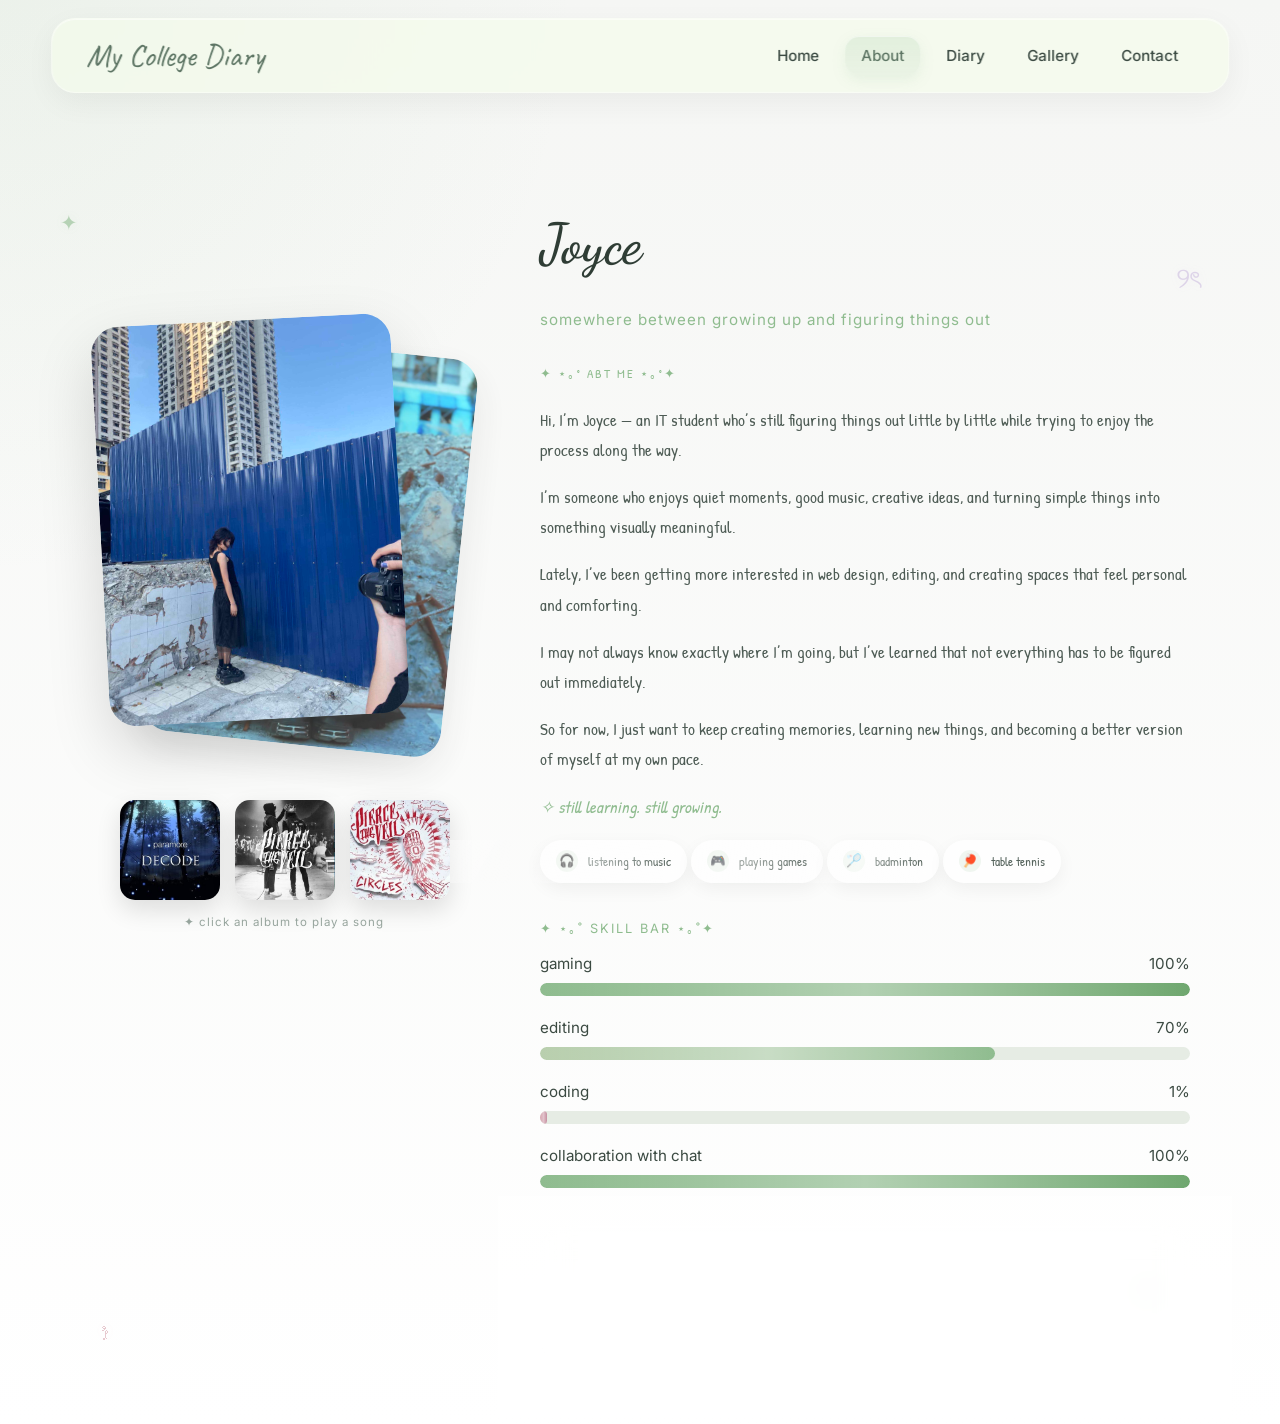
==== commit a2b5e700: "Add files via upload" ====
--- a/about.html
+++ b/about.html
@@ -3,143 +3,112 @@
 
 <head>
     <meta charset="UTF-8">
-
     <title>About - My College Diary</title>
-
     <link rel="stylesheet" href="style.css">
     <link
         href="https://fonts.googleapis.com/css2?family=Playfair+Display:wght@600;700&family=Inter:wght@300;400;500;600&family=Caveat:wght@400;600;700&family=Patrick+Hand&family=Dancing+Script:wght@500;600;700&display=swap"
         rel="stylesheet">
 
 <body class="about-page">
-
     <!-- NAV -->
     <nav>
-
         <div class="nav-inner">
-
             <a href="index.html" class="nav-left">
                 My College Diary
             </a>
-
             <div class="nav-right">
-
                 <a href="index.html">Home</a>
-
-                <a href="about.html" class="active">
-                    About
-                </a>
-
+                <a href="about.html" class="active"> About </a>
                 <a href="diary.html">Diary</a>
-
                 <a href="gallery.html">Gallery</a>
-
                 <a href="contact.html">Contact</a>
-
             </div>
-
         </div>
-
     </nav>
 
     <!-- ABOUT -->
     <section class="about-section">
-
         <!-- FLOATING SYMBOLS -->
         <div class="float-about about-star">✦</div>
-
         <div class="float-about about-heart">.ೀ</div>
-
         <div class="float-about about-swirl">୨ৎ</div>
-
         <div class="float-about about-sparkle">⋆˚࿔</div>
 
         <!-- CONTENT -->
         <div class="about-content">
 
-            <!-- IMAGES -->
-            <div class="about-images">
-
-                <img src="tabtme.jpg" class="img-main">
-
-                <img src="tabtme1.jpg" class="img-back">
-
+            <!-- ABOUT IMAGE SECTION -->
+            <!-- LEFT SIDE -->
+            <div class="about-left">
+                <!-- ABOUT IMAGE SECTION -->
+                <div class="about-images">
+                    <img src="me8.jpg" class="img-back" alt="">
+                    <img src="tabtme.jpg" class="img-main" alt="">
+                </div>
+
+                <!-- MUSIC SECTION -->
+                <div class="music-mini">
+                    <img src="decode.jpg" onclick="playSong('decode.mp3')">
+                    <img src="king.jpg" onclick="playSong('king.mp3')">
+                    <img src="circles.jpg" onclick="playSong('circles.mp3')">
+                </div>
+                <audio id="musicPlayer"></audio>
+                <p class="music-note">
+                    ✦ click an album to play a song
+                </p>
             </div>
 
             <!-- TEXT -->
             <div class="about-text">
-
-                <h2 class="about-name">
-                    Joyce
-                </h2>
-
+                <h2 class="about-name">Joyce</h2>
                 <p class="about-role">
-                    IT Student • Learning Design • Creative Explorer
-                </p>
-
+                <p class="about-role">
+                    somewhere between growing up and figuring things out</p>
                 <!-- BIO -->
                 <div class="about-bio">
-
-                    <div class="bio-title">
-                        ✦ ⋆｡˚ abt me ⋆｡˚✦
-                    </div>
-
-                    <p>
-                        Hi, I’m Joyce — an IT student who enjoys creating things that feel personal, creative, and
-                        meaningful.
-                    </p>
-
-                    <p>
-                        This website is my little space on the internet where I share parts of my college life,
-                        thoughts, experiences, and the things I create along the way.
-                    </p>
-
-                    <p>
-                        I’ve been getting more interested in designing and editing websites, exploring new ideas, and
-                        turning simple concepts into something visually appealing.
-                    </p>
-
-                    <p>
-                        I know people say we still have time to figure things out, and maybe that’s true — but sometimes
-                        life feels too short to stay the same forever.
-                    </p>
-
-                    <p>
-                        So for now, I just want to keep learning, improving, and becoming someone I can genuinely be
-                        proud of.
-                    </p>
-
-                    <p class="bio-end">
-                        ✧ still learning. still becoming.
-                    </p>
-
-                </div>
-
-                <!-- HOBBIES -->
-                <div class="hobbies">
-
+                    <div class="about-bio">
+                        <div class="bio-title"> ✦ ⋆｡˚ abt me ⋆｡˚✦ </div>
+                        <p>Hi, I’m Joyce — an IT student who’s still figuring things out
+                            little by little while trying to enjoy the process along the way.</p>
+                        <p>I’m someone who enjoys quiet moments, good music,
+                            creative ideas, and turning simple things into something
+                            visually meaningful. </p>
+                        <p>Lately, I’ve been getting more interested in web design,
+                            editing, and creating spaces that feel personal and comforting.</p>
+                        <p>I may not always know exactly where I’m going,
+                            but I’ve learned that not everything has to be figured out immediately.</p>
+                        <p>So for now, I just want to keep creating memories,
+                            learning new things, and becoming a better version of myself
+                            at my own pace.</p>
+
+                        <p class="bio-end"> ✧ still learning. still growing. </p>
+                    </div>
+
+                    <!-- HOBBIES -->
+                    <div class="hobby-box">
+                        <span class="hobby-icon">🎧</span>
+                        <p>listening to music</p>
+                    </div>
                     <div class="hobby-box">
                         <span class="hobby-icon">🎮</span>
                         <p>playing games</p>
                     </div>
-
                     <div class="hobby-box">
                         <span class="hobby-icon">🏸</span>
                         <p>badminton</p>
                     </div>
-
                     <div class="hobby-box">
                         <span class="hobby-icon">🏓</span>
                         <p>table tennis</p>
                     </div>
-
                 </div>
 
                 <!-- SKILLS -->
                 <div class="skills">
-
-                    <div class="skill">
-
+                    <div class="bio-title">
+                        ✦ ⋆｡˚ skill bar ⋆｡˚✦
+                    </div>
+                    <div class="skill">
                         <div class="skill-info">
                             <span>gaming</span>
                             <span>100%</span>
@@ -148,59 +117,89 @@
                         <div class="skill-bar">
                             <div class="fill gaming"></div>
                         </div>
-
-                    </div>
-
-                    <div class="skill">
-
+                    </div>
+
+                    <div class="skill">
                         <div class="skill-info">
                             <span>editing</span>
                             <span>70%</span>
                         </div>
-
                         <div class="skill-bar">
                             <div class="fill editing"></div>
                         </div>
-
-                    </div>
-
-                    <div class="skill">
-
+                    </div>
+                    <div class="skill">
                         <div class="skill-info">
                             <span>coding</span>
                             <span>1%</span>
                         </div>
-
                         <div class="skill-bar">
                             <div class="fill coding"></div>
                         </div>
-
-                    </div>
-
+                    </div>
+                    <div class="skill">
+
+                        <div class="skill-info">
+                            <span>collaboration with chat</span>
+                            <span>100%</span>
+                        </div>
+
+                        <div class="skill-bar">
+                            <div class="fill gaming"></div>
+                        </div>
+                    </div>
                 </div>
 
                 <!-- MOTIVATION -->
                 <div class="motivation">
 
-                    <p>
-                        “maybe life is short,
-                        maybe we really don’t have
-                        as much time as we think —
-                        so i’d rather keep creating,
-                        improving, and becoming
-                        someone i’ll be proud of.”
-                    </p>
-
-                </div>
-
+                    <p>“maybe life doesn’t always need a perfect plan.
+                        sometimes you just keep going,
+                        collect small moments,
+                        and slowly become someone new along the way.”</p>
+                </div>
             </div>
-
         </div>
 
     </section>
 
     <script src="script.js"></script>
-
+    <script>
+        document.addEventListener("mousemove", (e) => {
+            const sparkle = document.createElement("div");
+            sparkle.className = "sparkle";
+            sparkle.style.left = e.clientX + "px";
+            sparkle.style.top = e.clientY + "px";
+            document.body.appendChild(sparkle);
+            setTimeout(() => {
+                sparkle.remove();
+            }, 800);
+        });
+    </script>
+    <script>
+
+        const player = document.getElementById("musicPlayer");
+        const nowPlaying =
+            document.querySelector(".now-playing");
+        let currentSong = "";
+        function playSong(song, title) {
+
+            /* SAME SONG = PAUSE */
+            if (currentSong === song && !player.paused) {
+                player.pause();
+                nowPlaying.innerHTML =
+                    "music paused . . .";
+                return;
+            }
+            /* PLAY SONG */
+            currentSong = song;
+            player.src = song;
+            player.volume = 0.25;
+            player.play();
+            nowPlaying.innerHTML =
+                "now playing: " + title + " ✦";
+        }
+    </script>
 </body>
 
 </html>
--- a/style.css
+++ b/style.css
@@ -203,14 +203,18 @@
     align-items: center;
     justify-content: center;
 
-    gap: 220px;
-
-    padding: 80px 8%;
+    gap: 180px;
+
+    padding: 40px 8% 80px;
 
     position: relative;
 
-    overflow: hidden;
-}
+    overflow: visible;
+
+    margin-top: -30px;
+}
+
+/* FLOATING DESIGNS */
 
 .float {
     position: absolute;
@@ -305,6 +309,8 @@
     }
 }
 
+/* LEFT SIDE */
+
 .hero-left {
     max-width: 560px;
 
@@ -360,26 +366,70 @@
 .hero-btn {
     margin-top: 28px;
 
-    display: inline-block;
-
-    padding: 12px 24px;
-
-    border-radius: 30px;
-
-    background: #8fbc8f;
+    display: inline-flex;
+    align-items: center;
+    gap: 10px;
+
+    padding: 14px 26px;
+
+    border-radius: 999px;
+
+    background: linear-gradient(135deg,
+            #8fbc8f,
+            #a8cfa5);
 
     color: white;
 
     text-decoration: none;
 
-    transition: .3s ease;
-}
-
+    font-weight: 600;
+
+    letter-spacing: .5px;
+
+    box-shadow:
+        0 10px 25px rgba(143, 188, 143, 0.25),
+        inset 0 1px 1px rgba(255, 255, 255, 0.35);
+
+    transition: all .35s ease;
+
+    position: relative;
+
+    overflow: hidden;
+}
+
+/* SHINE EFFECT */
+.hero-btn::before {
+    content: "";
+
+    position: absolute;
+
+    top: 0;
+    left: -120%;
+
+    width: 100%;
+    height: 100%;
+
+    background: linear-gradient(120deg,
+            transparent,
+            rgba(255, 255, 255, 0.35),
+            transparent);
+
+    transition: .6s;
+}
+
+.hero-btn:hover::before {
+    left: 120%;
+}
+
+/* HOVER */
 .hero-btn:hover {
-    transform: translateY(-4px);
-
-    background: #7aa87a;
-}
+    transform: translateY(-5px) scale(1.03);
+
+    box-shadow:
+        0 18px 35px rgba(143, 188, 143, 0.35);
+}
+
+/* RIGHT SIDE */
 
 .hero-right {
     position: relative;
@@ -392,34 +442,39 @@
 .photo-back {
     position: absolute;
 
+    width: 360px;
+    height: 450px;
+
+    border-radius: 28px;
+
+    background: #dfead9;
+
+    transform: rotate(-6deg);
+
+    z-index: 1;
+}
+
+.hero-photo {
     width: 340px;
-    height: 460px;
-
-    border-radius: 22px;
-
-    background: #dfead9;
-
-    transform: rotate(-6deg);
-
-    z-index: 0;
-}
-
-.hero-right img {
-    width: 100%;
-    max-width: 360px;
-
-    border-radius: 22px;
+
+    height: 430px;
+
+    object-fit: cover;
+
+    border-radius: 28px;
 
     position: relative;
 
-    z-index: 2;
+    z-index: 5;
+
+    display: block;
 
     box-shadow: 0 25px 60px rgba(0, 0, 0, .12);
 
     transition: .4s ease;
 }
 
-.hero-right img:hover {
+.hero-photo:hover {
     transform: translateY(-8px) rotate(1deg);
 }
 
@@ -438,6 +493,68 @@
     border-radius: 50%;
 
     z-index: -1;
+}
+
+.photo-tag {
+    position: absolute;
+
+    background: rgba(255, 255, 255, 0.92);
+
+    backdrop-filter: blur(10px);
+
+    padding: 10px 16px;
+
+    border-radius: 30px;
+
+    font-size: 13px;
+
+    color: #4b5b52;
+
+    box-shadow: 0 6px 20px rgba(0, 0, 0, 0.08);
+
+    z-index: 10;
+
+    white-space: nowrap;
+
+    animation: tagMove 6s ease-in-out infinite;
+}
+
+/* TOP TAG */
+.top-tag {
+    top: 40px;
+    right: -80px;
+}
+
+/* BOTTOM TAG */
+.second-tag {
+    bottom: 40px;
+    left: -70px;
+
+    animation-delay: 3s;
+}
+
+/* SMOOTH AESTHETIC ANIMATION */
+@keyframes tagMove {
+
+    0% {
+        transform: rotate(0deg) translateX(0px);
+    }
+
+    25% {
+        transform: rotate(2deg) translateX(6px);
+    }
+
+    50% {
+        transform: rotate(-2deg) translateX(-6px);
+    }
+
+    75% {
+        transform: rotate(1deg) translateX(4px);
+    }
+
+    100% {
+        transform: rotate(0deg) translateX(0px);
+    }
 }
 
 /* --- ABOUT PAGE ----------------------------------------------------------------------------------------- */
@@ -456,6 +573,7 @@
 }
 
 /* SECTION */
+
 .about-section {
     padding: 80px 20px 60px;
 
@@ -463,6 +581,7 @@
 }
 
 /* FLOATING SYMBOLS */
+
 .float-about {
     position: absolute;
 
@@ -478,6 +597,7 @@
 }
 
 /* POSITIONS */
+
 .about-star {
     top: 90px;
     left: 60px;
@@ -526,8 +646,10 @@
         0 0 12px rgba(143, 188, 143, .2);
 }
 
-/* FLOAT */
+/* FLOAT ANIMATION */
+
 @keyframes aboutFloat {
+
     0% {
         transform: translateY(0px);
     }
@@ -542,6 +664,7 @@
 }
 
 /* CONTENT */
+
 .about-content {
     max-width: 1100px;
 
@@ -549,58 +672,69 @@
 
     display: flex;
 
-    gap: 90px;
-
-    align-items: center;
+    align-items: flex-start;
+
+    justify-content: center;
+
+    gap: 80px;
 
     position: relative;
 
     z-index: 2;
 }
 
-/* IMAGES */
+/* IMAGES CONTAINER */
+
 .about-images {
     position: relative;
 
     width: 360px;
-    height: 460px;
+    height: 430px;
 
     flex-shrink: 0;
-}
-
-/* IMAGE */
+
+    margin-top: 120px;
+
+    margin-left: 10px;
+}
+
+/* BOTH IMAGES */
+
 .about-images img {
     position: absolute;
 
+    width: 300px;
+    height: 400px;
+
     object-fit: cover;
 
-    border-radius: 24px;
+    border-radius: 28px;
 
     transition: .4s ease;
 }
 
 /* BACK IMAGE */
+
 .img-back {
+    top: 25px;
+    right: 0;
+
+    transform: rotate(6deg);
+
+    opacity: .8;
+
+    z-index: 1;
+
+    box-shadow:
+        0 15px 40px rgba(0, 0, 0, .1);
+}
+
+/* MAIN IMAGE */
+
+.img-main {
     top: 0;
-    right: 0;
-
-    width: 250px;
-    height: 320px;
-
-    transform: rotate(4deg);
-
-    box-shadow:
-        0 15px 40px rgba(0, 0, 0, .1);
-}
-
-/* MAIN IMAGE */
-.img-main {
-    bottom: 0;
     left: 0;
 
-    width: 290px;
-    height: 390px;
-
     z-index: 2;
 
     transform: rotate(-3deg);
@@ -609,7 +743,8 @@
         0 25px 60px rgba(0, 0, 0, .15);
 }
 
-/* HOVER */
+/* HOVER EFFECT */
+
 .about-images:hover .img-main {
     transform:
         translateY(-8px) rotate(0deg);
@@ -617,17 +752,21 @@
 
 .about-images:hover .img-back {
     transform:
-        translateY(-4px) rotate(6deg);
-}
-
-/* TEXT */
+        translateY(-4px) rotate(8deg);
+}
+
+/* TEXT SIDE */
+
 .about-text {
     flex: 1;
+
+    padding-top: 10px;
 }
 
 /* NAME */
+
 .about-name {
-    font-size: 3.2rem;
+    font-size: 3.5rem;
 
     font-family: 'Dancing Script', cursive;
 
@@ -637,6 +776,7 @@
 }
 
 /* ROLE */
+
 .about-role {
     color: #8fbc8f;
 
@@ -647,17 +787,20 @@
     font-size: .95rem;
 }
 
-.about-bio{
-    font-family:'Patrick Hand', cursive;
-
-    line-height:2;
-
-    font-size:1.05rem;
-
-    color:#4d5b54;
+/* BIO */
+
+.about-bio {
+    font-family: 'Patrick Hand', cursive;
+
+    line-height: 2;
+
+    font-size: 1.05rem;
+
+    color: #4d5b54;
 }
 
 /* BIO TITLE */
+
 .bio-title {
     font-size: .8rem;
 
@@ -671,6 +814,7 @@
 }
 
 /* END */
+
 .bio-end {
     color: #8fbc8f;
 
@@ -680,64 +824,137 @@
 }
 
 /* HOBBIES */
+
 .hobbies {
     display: flex;
 
+    flex-wrap: wrap;
+
     gap: 14px;
 
-    margin-top: 32px;
-
-    flex-wrap: wrap;
+    margin-top: 28px;
 }
 
 /* HOBBY BOX */
+
 .hobby-box {
-    padding: 12px 18px;
-
-    border-radius: 18px;
-
-    background:
-        rgba(255, 255, 255, .72);
-
-    backdrop-filter: blur(12px);
-
-    box-shadow:
-        0 10px 24px rgba(0, 0, 0, .04);
-
-    display: flex;
+    display: inline-flex;
 
     align-items: center;
 
     gap: 10px;
 
+    padding: 10px 16px;
+
+    border-radius: 999px;
+
+    background:
+        rgba(255, 255, 255, .7);
+
+    backdrop-filter: blur(10px);
+
+    box-shadow:
+        0 6px 18px rgba(0, 0, 0, .05);
+
+    width: fit-content;
+
     transition: .3s ease;
 }
 
+/* ICON */
+
+.hobby-icon {
+    font-size: .95rem;
+}
+
+/* TEXT */
+
+.hobby-box p {
+    font-size: .82rem;
+
+    color: #55635c;
+
+    margin: 0;
+}
+
 /* HOVER */
+
 .hobby-box:hover {
     transform:
         translateY(-4px);
 
     box-shadow:
-        0 14px 30px rgba(0, 0, 0, .07);
+        0 12px 24px rgba(0, 0, 0, .08);
+}
+
+/* SOFT LIGHT */
+.hobby-box::before {
+    content: "";
+
+    position: absolute;
+
+    inset: 0;
+
+    background:
+        linear-gradient(120deg,
+            transparent,
+            rgba(255, 255, 255, .45),
+            transparent);
+
+    transform: translateX(-120%);
+
+    transition: .7s ease;
+}
+
+.hobby-box:hover::before {
+    transform: translateX(120%);
 }
 
 /* ICON */
 .hobby-icon {
-    font-size: 1.2rem;
+    font-size: .85rem;
+
+    display: flex;
+
+    align-items: center;
+
+    justify-content: center;
+    width: 22px;
+    height: 22px;
+
+    border-radius: 50%;
+
+    background:
+        rgba(143, 188, 143, .12);
+
+    color: #7aa87a;
+}
+
+/* TEXT */
+.hobby-box span {
+    font-size: .78rem;
+
+    color: #4d5b54;
+
+    letter-spacing: .2px;
+
+    font-weight: 500;
 }
 
 /* SKILLS */
+
 .skills {
     margin-top: 38px;
 }
 
 /* SKILL */
+
 .skill {
     margin-bottom: 22px;
 }
 
 /* INFO */
+
 .skill-info {
     display: flex;
 
@@ -749,6 +966,7 @@
 }
 
 /* BAR */
+
 .skill-bar {
     width: 100%;
 
@@ -762,6 +980,7 @@
 }
 
 /* FILL */
+
 .fill {
     height: 100%;
 
@@ -773,6 +992,7 @@
 }
 
 /* SHINE */
+
 .fill::after {
     content: "";
 
@@ -789,8 +1009,10 @@
     animation: shine 3s linear infinite;
 }
 
-/* ANIMATION */
+/* SHINE ANIMATION */
+
 @keyframes shine {
+
     from {
         transform: translateX(-100%);
     }
@@ -801,6 +1023,7 @@
 }
 
 /* BARS */
+
 .gaming {
     width: 100%;
 
@@ -829,6 +1052,7 @@
 }
 
 /* MOTIVATION */
+
 .motivation {
     margin-top: 38px;
 
@@ -851,7 +1075,186 @@
         0 12px 28px rgba(0, 0, 0, .04);
 }
 
-/* MOBILE */
+/* LEFT SIDE */
+
+.about-left {
+    display: flex;
+
+    flex-direction: column;
+
+    align-items: center;
+}
+
+/* LEFT SIDE */
+
+.about-left {
+    display: flex;
+
+    flex-direction: column;
+
+    align-items: center;
+}
+
+/* MUSIC SECTION */
+
+.music-mini {
+    display: flex;
+
+    gap: 15px;
+
+    margin-top: 50px;
+
+    margin-left: 20px;
+}
+
+/* ALBUM */
+
+.music-mini img {
+    width: 100px;
+    height: 100px;
+
+    object-fit: cover;
+
+    border-radius: 15px;
+
+    cursor: pointer;
+
+    box-shadow:
+        0 10px 24px rgba(0, 0, 0, .12);
+
+    transition: .35s ease;
+}
+
+/* FLOATING ALBUMS */
+
+.music-mini img {
+    animation: albumMove 5s ease-in-out infinite;
+}
+
+/* DIFFERENT TIMING */
+
+.music-mini img:nth-child(2) {
+    animation-delay: 1.5s;
+}
+
+.music-mini img:nth-child(3) {
+    animation-delay: 3s;
+}
+
+
+/* ANIMATION */
+
+@keyframes albumMove {
+
+    0% {
+        transform: rotate(0deg) translateX(0px);
+    }
+
+    25% {
+        transform: rotate(2deg) translateX(3px);
+    }
+
+    50% {
+        transform: rotate(-2deg) translateX(-3px);
+    }
+
+    75% {
+        transform: rotate(1deg) translateX(2px);
+    }
+
+    100% {
+        transform: rotate(0deg) translateX(0px);
+    }
+}
+
+/* MUSIC NOTE */
+
+.music-note {
+    margin-top: 12px;
+
+    margin-left: 18px;
+
+    font-size: .72rem;
+
+    letter-spacing: 1px;
+
+    color: #7f9087;
+
+    opacity: .8;
+
+    animation: noteFloat 4s ease-in-out infinite;
+}
+
+/* NOTE ANIMATION */
+
+@keyframes noteFloat {
+
+    0% {
+        transform: translateX(0px);
+    }
+
+    50% {
+        transform: translateX(4px);
+    }
+
+    100% {
+        transform: translateX(0px);
+    }
+}
+
+/* ALBUM */
+
+.music-mini img {
+    position: relative;
+
+    transition: .35s ease;
+}
+
+/* ALBUM */
+
+.music-mini img {
+    position: relative;
+
+    transition: .35s ease;
+}
+
+/* HOVER */
+
+.music-mini img:hover {
+
+    transform:
+        translateY(-10px) rotate(-3deg) scale(1.08);
+
+    box-shadow:
+        0 0 15px rgba(255, 255, 255, .5),
+        0 0 35px rgba(255, 255, 255, .25),
+        0 18px 35px rgba(0, 0, 0, .18);
+
+    filter:
+        brightness(1.1) saturate(1.1);
+
+    animation: glitterGlow 1.2s ease-in-out infinite alternate;
+}
+
+/* GLITTER GLOW */
+
+@keyframes glitterGlow {
+
+    from {
+        box-shadow:
+            0 0 10px rgba(255, 255, 255, .3),
+            0 18px 35px rgba(0, 0, 0, .18);
+    }
+
+    to {
+        box-shadow:
+            0 0 25px rgba(255, 255, 255, .8),
+            0 0 45px rgba(255, 255, 255, .35),
+            0 18px 35px rgba(0, 0, 0, .18);
+    }
+}
+
+/* Mobile */
 @media (max-width:768px) {
 
     .about-section {
@@ -868,17 +1271,14 @@
 
     .about-images {
         width: 300px;
-        height: 400px;
-    }
-
-    .img-main {
+        height: 380px;
+
+        margin-top: 0;
+    }
+
+    .about-images img {
         width: 240px;
-        height: 330px;
-    }
-
-    .img-back {
-        width: 210px;
-        height: 280px;
+        height: 320px;
     }
 
     .about-name {
@@ -900,14 +1300,27 @@
 /* --- DIARY ----------------------------------------------------------------------------------------- */
 
 .diary-page {
-    padding: 40px 80px 80px;
-
-    max-width: 1100px;
+
+    min-height: 100vh;
+
+    padding:
+        80px 6% 80px;
+
+    max-width: 1200px;
 
     margin: auto;
 
     position: relative;
-}
+
+    overflow: hidden;
+
+    background:
+        linear-gradient(to bottom,
+            #f7f8f6,
+            #ffffff);
+}
+
+/* FLOATING SYMBOLS */
 
 .diary-float {
     position: absolute;
@@ -919,7 +1332,10 @@
     animation: diaryFloat 5s ease-in-out infinite;
 }
 
+/* FLOAT */
+
 @keyframes diaryFloat {
+
     0% {
         transform: translateY(0px);
     }
@@ -933,78 +1349,106 @@
     }
 }
 
+/* TITLE */
+
 .diary-title {
-    font-family: 'Playfair Display', serif;
-
-    font-size: 4.2rem;
+
+    font-family: 'Dancing Script', cursive;
+
+    font-size: 5rem;
 
     text-align: center;
 
     margin-bottom: 12px;
 
     color: #2f3d35;
-}
+
+    text-shadow:
+        0 0 20px rgba(255, 255, 255, .5);
+}
+
+/* SUBTEXT */
 
 .diary-sub {
+
     text-align: center;
 
-    margin-bottom: 65px;
-
-    color: #6f7d75;
+    margin-bottom: 70px;
+
+    color: #7f9087;
 
     font-size: .98rem;
-}
+
+    letter-spacing: 1px;
+}
+
+/* DIARY GRID */
 
 .diary-columns {
-    column-count: 2;
-
-    column-gap: 50px;
-}
+
+    columns: 2 320px;
+
+    column-gap: 30px;
+}
+
+/* ENTRY */
 
 .entry {
+
     break-inside: avoid;
 
-    margin-bottom: 34px;
-}
-
-/* CARD */
-.diary-card{
+    margin-bottom: 28px;
+}
+
+/* DIARY CARD */
+
+.diary-card {
+
+    position: relative;
+
+    z-index: 2;
+
+    overflow: hidden;
+
+    cursor: pointer;
+
+    padding: 20px;
+
+    border-radius: 28px;
+
+    background:
+        rgba(255, 255, 255, .68);
+
+    backdrop-filter: blur(16px);
+
     border:
-        1px solid rgba(229,231,228,.7);
-
-    padding:26px 26px 30px;
-
-    background:
-        rgba(255,255,255,.78);
-
-    backdrop-filter:blur(8px);
-
-    border-radius:24px;
-
-    transition:.35s ease;
-
-    cursor:pointer;
-
-    box-shadow:
-        0 14px 35px rgba(0,0,0,.05),
-        inset 0 1px 0 rgba(255,255,255,.7);
-
-    position:relative;
-
-    overflow:hidden;
+        1px solid rgba(255, 255, 255, .45);
+
+    box-shadow:
+        0 10px 30px rgba(0, 0, 0, .05);
+
+    transition: all .35s ease;
 }
 
 /* HOVER */
-.diary-card:hover{
+
+.diary-card:hover {
+
     transform:
-        translateY(-8px)
-        rotate(-1deg);
-
-    box-shadow:
-        0 22px 45px rgba(0,0,0,.08);
-}
-.entry h2 {
-    font-size: 1.55rem;
+        translateY(-8px) rotate(-1deg);
+
+    box-shadow:
+        0 20px 40px rgba(0, 0, 0, .08);
+
+    background:
+        rgba(255, 255, 255, .82);
+}
+
+/* TITLE */
+
+.diary-card h2 {
+
+    font-size: 2rem;
 
     margin-bottom: 8px;
 
@@ -1015,26 +1459,76 @@
     color: #2f3d35;
 }
 
-.entry .date {
-    font-size: .72rem;
+/* DATE */
+
+.diary-card .date {
+
+    display: inline-block;
+
+    margin-bottom: 14px;
 
     color: #8fbc8f;
 
-    display: block;
-
-    margin-bottom: 15px;
-
-    letter-spacing: 1.5px;
+    font-size: .75rem;
+
+    letter-spacing: 2px;
 
     text-transform: uppercase;
 }
 
-.entry p {
-    line-height: 1.95;
-
-    font-size: .97rem;
-
-    color: #4c5a52;
+/* PREVIEW TEXT */
+
+.diary-card p {
+
+    max-height: 85px;
+
+    overflow: hidden;
+
+    line-height: 1.85;
+
+    color: #55635c;
+
+    position: relative;
+
+    font-size: .95rem;
+}
+
+/* FADE EFFECT */
+
+.diary-card p::after {
+
+    content: "";
+
+    position: absolute;
+
+    left: 0;
+    bottom: 0;
+
+    width: 100%;
+    height: 35px;
+
+    background:
+        linear-gradient(to bottom,
+            transparent,
+            rgba(255, 255, 255, .95));
+}
+
+/* MOBILE */
+
+@media (max-width:768px) {
+
+    .diary-page {
+        padding:
+            100px 20px 60px;
+    }
+
+    .diary-title {
+        font-size: 3.5rem;
+    }
+
+    .diary-columns {
+        columns: 1;
+    }
 }
 
 /* --- GALLERY FINAL ----------------------------------------------------------------------------------------- */
@@ -1074,29 +1568,93 @@
     margin-bottom: 55px;
 }
 
-/* BUTTON */
+/* GALLERY BUTTONS */
+
 .tab {
-    border: none;
-
-    padding: 12px 18px;
-
-    border-radius: 18px;
-
-    background:
-        rgba(255, 255, 255, .7);
-
-    backdrop-filter: blur(10px);
-
-    color: #4d5b54;
-
-    font-size: .92rem;
+
+    position: relative;
+
+    padding: 12px 22px;
+
+    border-radius: 999px;
+
+    border:
+        1px solid rgba(255, 255, 255, .28);
+
+    background:
+        rgba(255, 255, 255, .22);
+
+    backdrop-filter: blur(16px);
+
+    -webkit-backdrop-filter: blur(16px);
+
+    color: #4f6657;
 
     cursor: pointer;
 
-    transition: .3s ease;
-
-    box-shadow:
-        0 8px 20px rgba(0, 0, 0, .04);
+    box-shadow:
+        0 8px 24px rgba(0, 0, 0, .05);
+
+    transition: .35s ease;
+
+    overflow: hidden;
+}
+
+/* HOVER */
+
+.tab:hover {
+
+    transform:
+        translateY(-4px);
+
+    background:
+        rgba(255, 255, 255, .32);
+
+    box-shadow:
+        0 14px 28px rgba(0, 0, 0, .08);
+}
+
+/* ACTIVE */
+
+.tab.active {
+
+    background:
+        rgba(168, 207, 165, .25);
+
+    color: #4f6657;
+
+    box-shadow:
+        0 12px 24px rgba(168, 207, 165, .16);
+}
+
+/* SHINE */
+
+.tab::before {
+
+    content: "";
+
+    position: absolute;
+
+    top: 0;
+    left: -120%;
+
+    width: 80%;
+    height: 100%;
+
+    background:
+        linear-gradient(120deg,
+            transparent,
+            rgba(255, 255, 255, .35),
+            transparent);
+
+    transition: .6s ease;
+}
+
+/* SHINE MOVE */
+
+.tab:hover::before {
+
+    left: 120%;
 }
 
 /* HOVER */
@@ -1186,17 +1744,17 @@
 }
 
 /* CAPTION */
-.caption{
-    position:absolute;
-
-    bottom:16px;
-    left:18px;
-
-    color:#4d5b54;
-
-    font-family:'Patrick Hand', cursive !important;
-
-    font-size:1rem;
+.caption {
+    position: absolute;
+
+    bottom: 16px;
+    left: 18px;
+
+    color: #4d5b54;
+
+    font-family: 'Patrick Hand', cursive !important;
+
+    font-size: 1rem;
 }
 
 /* MODAL */
@@ -1314,61 +1872,41 @@
     }
 }
 
-/* --- CONTACT FINAL ----------------------------------------------------------------------------------------- */
+/* --- CONTACT PAGE ----------------------------------------------------------------------------------------- */
 
 .contact-page {
-    max-width: 760px;
-
-    margin: auto;
-
-    padding: 60px 20px 100px;
-
-    text-align: center;
+
+    min-height: 100vh;
+
+    padding:
+        120px 8% 80px;
 
     position: relative;
+
+    overflow: hidden;
+
+    background:
+        linear-gradient(to bottom,
+            #f7f8f6,
+            #ffffff);
 }
 
 /* FLOATS */
+
 .float-contact {
+
     position: absolute;
 
     opacity: .55;
 
     pointer-events: none;
 
-    animation: contactFloat 5s ease-in-out infinite;
-}
-
-/* POSITIONS */
-.contact-star {
-    top: 80px;
-    left: 60px;
-
-    color: #8fbc8f;
-
-    font-size: 1.2rem;
-}
-
-.contact-swirl {
-    top: 160px;
-    right: 80px;
-
-    color: #cdbde0;
-
-    font-size: 1.7rem;
-}
-
-.contact-heart {
-    bottom: 120px;
-    left: 90px;
-
-    color: #d8a7b1;
-
-    font-size: 1rem;
-}
-
-/* FLOAT */
+    animation:
+        contactFloat 5s ease-in-out infinite;
+}
+
 @keyframes contactFloat {
+
     0% {
         transform: translateY(0px);
     }
@@ -1382,198 +1920,252 @@
     }
 }
 
-/* MINI */
+/* POSITIONS */
+
+.contact-star {
+
+    top: 120px;
+    left: 120px;
+
+    color: #8fbc8f;
+
+    font-size: 1.2rem;
+}
+
+.contact-swirl {
+
+    top: 180px;
+    right: 140px;
+
+    color: #cdbde0;
+
+    font-size: 1.6rem;
+}
+
+.contact-heart {
+
+    bottom: 120px;
+    left: 180px;
+
+    color: #d8a7b1;
+
+    font-size: 1rem;
+}
+
+/* HEADER */
+
 .contact-mini {
+
+    text-align: center;
+
     color: #8fbc8f;
 
     letter-spacing: 2px;
 
+    margin-bottom: 14px;
+
     text-transform: uppercase;
 
-    font-size: .8rem;
-
-    margin-bottom: 12px;
-}
-
-/* TITLE */
+    font-size: .78rem;
+}
+
 .contact-title {
-    font-size: 4rem;
-
-    margin-bottom: 16px;
+
+    text-align: center;
+
+    font-family: 'Dancing Script', cursive;
+
+    font-size: 5rem;
 
     color: #2f3d35;
-}
-
-/* SUB */
+
+    margin-bottom: 18px;
+}
+
 .contact-sub {
-    max-width: 540px;
-
-    margin: auto auto 50px;
+
+    max-width: 620px;
+
+    margin:
+        auto auto 60px;
+
+    text-align: center;
+
+    line-height: 1.9;
 
     color: #6f7d75;
-
-    line-height: 1.9;
 }
 
 /* FORM */
+
 .contact-form {
+
+    max-width: 650px;
+
+    margin:
+        auto auto 70px;
+
     display: flex;
 
     flex-direction: column;
 
     gap: 18px;
-
-    position: relative;
-
-    z-index: 2;
-}
-
-/* INPUT */
+}
+
+/* INPUTS */
+
 .contact-form input,
 .contact-form textarea {
-    width: 100%;
 
     padding: 18px 22px;
 
-    border: none;
-
     border-radius: 24px;
 
-    background:
-        rgba(255, 255, 255, .75);
-
-    backdrop-filter: blur(12px);
-
-    box-shadow:
-        0 10px 25px rgba(0, 0, 0, .04);
-
-    font-size: .96rem;
-
-    color: #3b4a42;
+    border:
+        1px solid rgba(255, 255, 255, .35);
+
+    background:
+        rgba(255, 255, 255, .22);
+
+    backdrop-filter: blur(16px);
+
+    -webkit-backdrop-filter: blur(16px);
+
+    font-family: inherit;
+
+    color: #2f3d35;
 
     outline: none;
 
-    transition: .3s ease;
+    box-shadow:
+        0 8px 24px rgba(0, 0, 0, .04);
+
+    transition: .35s ease;
+}
+
+/* TEXTAREA */
+
+.contact-form textarea {
+
+    min-height: 180px;
+
+    resize: none;
 }
 
 /* FOCUS */
+
 .contact-form input:focus,
 .contact-form textarea:focus {
-    transform: translateY(-2px);
-
-    box-shadow:
-        0 16px 30px rgba(143, 188, 143, .12);
-}
-
-/* TEXTAREA */
-.contact-form textarea {
-    min-height: 180px;
-
-    resize: none;
+
+    transform:
+        translateY(-2px);
+
+    background:
+        rgba(255, 255, 255, .3);
 }
 
 /* BUTTON */
+
 .contact-form button {
+
+    width: fit-content;
+
+    align-self: center;
+
+    padding: 14px 28px;
+
     border: none;
 
-    padding: 16px;
-
-    border-radius: 24px;
-
-    background:
-        linear-gradient(to right,
-            #8fbc8f,
-            #7ea77e);
-
-    color: white;
-
-    font-size: 1rem;
+    border-radius: 999px;
 
     cursor: pointer;
 
+    background:
+        rgba(168, 207, 165, .22);
+
+    backdrop-filter: blur(16px);
+
+    color: #4f6657;
+
+    font-weight: 600;
+
     transition: .35s ease;
 
     box-shadow:
-        0 12px 28px rgba(143, 188, 143, .2);
-}
-
-/* HOVER */
+        0 10px 24px rgba(168, 207, 165, .12);
+}
+
+/* BUTTON HOVER */
+
 .contact-form button:hover {
+
     transform:
         translateY(-4px);
 
-    box-shadow:
-        0 20px 38px rgba(143, 188, 143, .28);
-}
-
-/* --- SOCIALS ----------------------------------------------------------------------------------------- */
+    background:
+        rgba(168, 207, 165, .32);
+}
+
+/* SOCIALS */
 
 .socials {
-    margin-top: 45px;
+
+    display: grid;
+
+    grid-template-columns:
+        repeat(auto-fit, minmax(180px, 1fr));
+
+    gap: 18px;
+}
+
+/* SOCIAL BOX */
+
+.social-box {
+
+    padding: 18px;
+
+    border-radius: 24px;
+
+    text-decoration: none;
+
+    color: #4f6657;
 
     display: flex;
 
+    align-items: center;
+
+    gap: 12px;
+
     justify-content: center;
 
-    flex-wrap: wrap;
-
-    gap: 14px;
-}
-
-/* BOX */
-.social-box {
-    display: flex;
-
-    align-items: center;
-
-    gap: 10px;
-
-    padding: 14px 18px;
-
-    border-radius: 20px;
-
-    background:
-        rgba(255, 255, 255, .72);
-
-    backdrop-filter: blur(12px);
-
-    box-shadow:
-        0 10px 24px rgba(0, 0, 0, .04);
-
-    color: #4d5b54;
-
-    font-size: .94rem;
-
-    transition:
-        transform .35s ease,
-        box-shadow .35s ease,
-        background .35s ease;
-}
-
-/* ICON */
-.social-box i {
-    font-size: 1rem;
-
-    color: #7ea77e;
-
-    transition: .3s ease;
+    background:
+        rgba(255, 255, 255, .22);
+
+    backdrop-filter: blur(16px);
+
+    -webkit-backdrop-filter: blur(16px);
+
+    border:
+        1px solid rgba(255, 255, 255, .35);
+
+    box-shadow:
+        0 8px 24px rgba(0, 0, 0, .04);
+
+    transition: .35s ease;
 }
 
 /* HOVER */
+
 .social-box:hover {
+
     transform:
-        translateY(-4px);
-
-    background:
-        rgba(143, 188, 143, .12);
-
-    box-shadow:
-        0 18px 35px rgba(0, 0, 0, .08);
-}
-
-/* ICON HOVER */
-.social-box:hover i {
-    transform: scale(1.15);
+        translateY(-6px) rotate(-1deg);
+
+    background:
+        rgba(255, 255, 255, .3);
+
+    box-shadow:
+        0 18px 34px rgba(0, 0, 0, .08);
 }
 
 /* MOBILE */
@@ -1663,4 +2255,142 @@
     .diary-title {
         font-size: 2.8rem;
     }
+}
+
+/* SPARKLES */
+
+.sparkle {
+    position: fixed;
+
+    width: 6px;
+    height: 6px;
+
+    border-radius: 50%;
+
+    pointer-events: none;
+
+    background: white;
+
+    box-shadow:
+        0 0 10px rgba(255, 255, 255, .9),
+        0 0 20px rgba(255, 255, 255, .5);
+
+    animation: sparkleFade .8s linear forwards;
+
+    z-index: 9999;
+}
+
+/* ANIMATION */
+
+@keyframes sparkleFade {
+
+    from {
+        transform:
+            scale(1);
+
+        opacity: 1;
+    }
+
+    to {
+        transform:
+            scale(0);
+
+        opacity: 0;
+    }
+}
+
+/* THANK YOU PAGE */
+
+.thankyou-page {
+
+    min-height: 100vh;
+
+    display: flex;
+
+    justify-content: center;
+
+    align-items: center;
+
+    background:
+        linear-gradient(to bottom,
+            #f7f8f6,
+            #ffffff);
+}
+
+/* BOX */
+
+.thankyou-box {
+
+    padding: 50px;
+
+    border-radius: 30px;
+
+    text-align: center;
+
+    background:
+        rgba(255, 255, 255, .25);
+
+    backdrop-filter: blur(18px);
+
+    -webkit-backdrop-filter: blur(18px);
+
+    border:
+        1px solid rgba(255, 255, 255, .35);
+
+    box-shadow:
+        0 20px 40px rgba(0, 0, 0, .06);
+}
+
+/* TITLE */
+
+.thankyou-box h1 {
+
+    font-family:
+        'Dancing Script', cursive;
+
+    font-size: 4rem;
+
+    color: #2f3d35;
+
+    margin-bottom: 16px;
+}
+
+/* TEXT */
+
+.thankyou-box p {
+
+    color: #6f7d75;
+
+    margin-bottom: 30px;
+
+    line-height: 1.8;
+}
+
+/* BUTTON */
+
+.thankyou-box a {
+
+    display: inline-block;
+
+    text-decoration: none;
+
+    padding: 12px 24px;
+
+    border-radius: 999px;
+
+    background:
+        rgba(168, 207, 165, .22);
+
+    color: #4f6657;
+
+    transition: .35s ease;
+}
+
+.thankyou-box a:hover {
+
+    transform:
+        translateY(-3px);
+
+    background:
+        rgba(168, 207, 165, .32);
 }
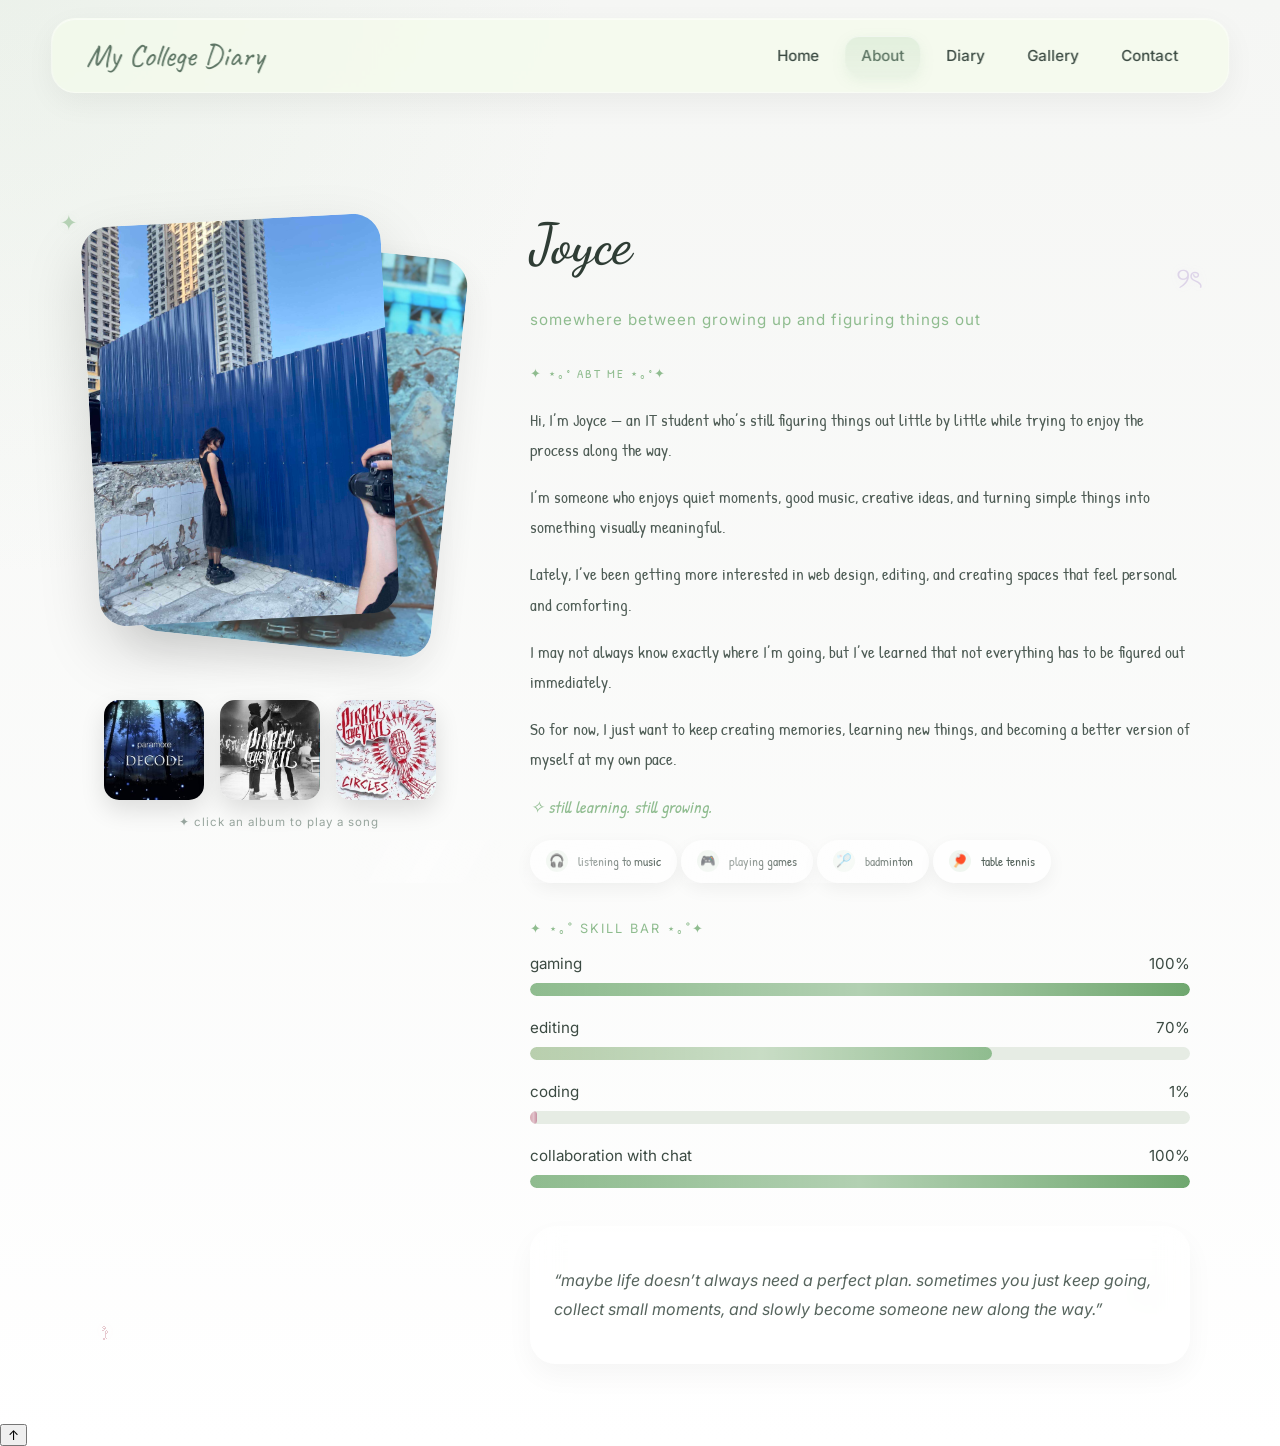
==== commit 036869a4: "Add files via upload" ====
--- a/about.html
+++ b/about.html
@@ -36,8 +36,6 @@
 
         <!-- CONTENT -->
         <div class="about-content">
-
-            <!-- ABOUT IMAGE SECTION -->
             <!-- LEFT SIDE -->
             <div class="about-left">
                 <!-- ABOUT IMAGE SECTION -->
@@ -48,118 +46,130 @@
 
                 <!-- MUSIC SECTION -->
                 <div class="music-mini">
-                    <img src="decode.jpg" onclick="playSong('decode.mp3')">
-                    <img src="king.jpg" onclick="playSong('king.mp3')">
-                    <img src="circles.jpg" onclick="playSong('circles.mp3')">
-                </div>
+
+                    <!-- DECODE -->
+                    <img src="decode.jpg" alt="Decode" onclick="playSong('decode.mp3', 'Decode - Paramore')">
+
+                    <!-- KING FOR A DAY -->
+                    <img src="king.jpg" alt="King For A Day" onclick="playSong('king.mp3', 'King For A Day - PTV')">
+
+                    <!-- CIRCLES -->
+                    <img src="circles.jpg" alt="Circles" onclick="playSong('circles.mp3', 'Circles - PTV')">
+
+                </div>
+
+                <!-- MUSIC PLAYER -->
                 <audio id="musicPlayer"></audio>
-                <p class="music-note">
+
+                <!-- NOW PLAYING -->
+                <p class="music-note now-playing">
                     ✦ click an album to play a song
                 </p>
+                </div>
+
+                <!-- TEXT -->
+                <div class="about-text">
+                    <h2 class="about-name">Joyce</h2>
+                    <p class="about-role">
+                    <p class="about-role">
+                        somewhere between growing up and figuring things out</p>
+                    <!-- BIO -->
+                    <div class="about-bio">
+                        <div class="about-bio">
+                            <div class="bio-title"> ✦ ⋆｡˚ abt me ⋆｡˚✦ </div>
+                            <p>Hi, I’m Joyce — an IT student who’s still figuring things out
+                                little by little while trying to enjoy the process along the way.</p>
+                            <p>I’m someone who enjoys quiet moments, good music,
+                                creative ideas, and turning simple things into something
+                                visually meaningful. </p>
+                            <p>Lately, I’ve been getting more interested in web design,
+                                editing, and creating spaces that feel personal and comforting.</p>
+                            <p>I may not always know exactly where I’m going,
+                                but I’ve learned that not everything has to be figured out immediately.</p>
+                            <p>So for now, I just want to keep creating memories,
+                                learning new things, and becoming a better version of myself
+                                at my own pace.</p>
+
+                            <p class="bio-end"> ✧ still learning. still growing. </p>
+                        </div>
+                    
+
+                        <!-- HOBBIES -->
+                        <div class="hobby-box">
+                            <span class="hobby-icon">🎧</span>
+                            <p>listening to music</p>
+                        </div>
+                        <div class="hobby-box">
+                            <span class="hobby-icon">🎮</span>
+                            <p>playing games</p>
+                        </div>
+                        <div class="hobby-box">
+                            <span class="hobby-icon">🏸</span>
+                            <p>badminton</p>
+                        </div>
+                        <div class="hobby-box">
+                            <span class="hobby-icon">🏓</span>
+                            <p>table tennis</p>
+                        </div>
+                    </div>
+
+                    <!-- SKILLS -->
+                    <div class="skills">
+                        <div class="bio-title">
+                            ✦ ⋆｡˚ skill bar ⋆｡˚✦
+                        </div>
+                        <div class="skill">
+                            <div class="skill-info">
+                                <span>gaming</span>
+                                <span>100%</span>
+                            </div>
+
+                            <div class="skill-bar">
+                                <div class="fill gaming"></div>
+                            </div>
+                        </div>
+
+                        <div class="skill">
+                            <div class="skill-info">
+                                <span>editing</span>
+                                <span>70%</span>
+                            </div>
+                            <div class="skill-bar">
+                                <div class="fill editing"></div>
+                            </div>
+                        </div>
+                        <div class="skill">
+                            <div class="skill-info">
+                                <span>coding</span>
+                                <span>1%</span>
+                            </div>
+                            <div class="skill-bar">
+                                <div class="fill coding"></div>
+                            </div>
+                        </div>
+                        <div class="skill">
+
+                            <div class="skill-info">
+                                <span>collaboration with chat</span>
+                                <span>100%</span>
+                            </div>
+
+                            <div class="skill-bar">
+                                <div class="fill gaming"></div>
+                            </div>
+                        </div>
+                    </div>
+
+                    <!-- MOTIVATION -->
+                    <div class="motivation">
+
+                        <p>“maybe life doesn’t always need a perfect plan.
+                            sometimes you just keep going,
+                            collect small moments,
+                            and slowly become someone new along the way.”</p>
+                    </div>
+                </div>
             </div>
-
-            <!-- TEXT -->
-            <div class="about-text">
-                <h2 class="about-name">Joyce</h2>
-                <p class="about-role">
-                <p class="about-role">
-                    somewhere between growing up and figuring things out</p>
-                <!-- BIO -->
-                <div class="about-bio">
-                    <div class="about-bio">
-                        <div class="bio-title"> ✦ ⋆｡˚ abt me ⋆｡˚✦ </div>
-                        <p>Hi, I’m Joyce — an IT student who’s still figuring things out
-                            little by little while trying to enjoy the process along the way.</p>
-                        <p>I’m someone who enjoys quiet moments, good music,
-                            creative ideas, and turning simple things into something
-                            visually meaningful. </p>
-                        <p>Lately, I’ve been getting more interested in web design,
-                            editing, and creating spaces that feel personal and comforting.</p>
-                        <p>I may not always know exactly where I’m going,
-                            but I’ve learned that not everything has to be figured out immediately.</p>
-                        <p>So for now, I just want to keep creating memories,
-                            learning new things, and becoming a better version of myself
-                            at my own pace.</p>
-
-                        <p class="bio-end"> ✧ still learning. still growing. </p>
-                    </div>
-
-                    <!-- HOBBIES -->
-                    <div class="hobby-box">
-                        <span class="hobby-icon">🎧</span>
-                        <p>listening to music</p>
-                    </div>
-                    <div class="hobby-box">
-                        <span class="hobby-icon">🎮</span>
-                        <p>playing games</p>
-                    </div>
-                    <div class="hobby-box">
-                        <span class="hobby-icon">🏸</span>
-                        <p>badminton</p>
-                    </div>
-                    <div class="hobby-box">
-                        <span class="hobby-icon">🏓</span>
-                        <p>table tennis</p>
-                    </div>
-                </div>
-
-                <!-- SKILLS -->
-                <div class="skills">
-                    <div class="bio-title">
-                        ✦ ⋆｡˚ skill bar ⋆｡˚✦
-                    </div>
-                    <div class="skill">
-                        <div class="skill-info">
-                            <span>gaming</span>
-                            <span>100%</span>
-                        </div>
-
-                        <div class="skill-bar">
-                            <div class="fill gaming"></div>
-                        </div>
-                    </div>
-
-                    <div class="skill">
-                        <div class="skill-info">
-                            <span>editing</span>
-                            <span>70%</span>
-                        </div>
-                        <div class="skill-bar">
-                            <div class="fill editing"></div>
-                        </div>
-                    </div>
-                    <div class="skill">
-                        <div class="skill-info">
-                            <span>coding</span>
-                            <span>1%</span>
-                        </div>
-                        <div class="skill-bar">
-                            <div class="fill coding"></div>
-                        </div>
-                    </div>
-                    <div class="skill">
-
-                        <div class="skill-info">
-                            <span>collaboration with chat</span>
-                            <span>100%</span>
-                        </div>
-
-                        <div class="skill-bar">
-                            <div class="fill gaming"></div>
-                        </div>
-                    </div>
-                </div>
-
-                <!-- MOTIVATION -->
-                <div class="motivation">
-
-                    <p>“maybe life doesn’t always need a perfect plan.
-                        sometimes you just keep going,
-                        collect small moments,
-                        and slowly become someone new along the way.”</p>
-                </div>
-            </div>
-        </div>
 
     </section>
 
@@ -200,6 +210,42 @@
                 "now playing: " + title + " ✦";
         }
     </script>
+    <!-- BACK TO TOP -->
+
+    <button id="backToTop">
+
+        ↑
+
+    </button>
+    <script>
+
+        const backToTop =
+            document.getElementById("backToTop");
+
+        window.addEventListener("scroll", () => {
+
+            if (window.scrollY > 300) {
+
+                backToTop.classList.add("show");
+
+            } else {
+
+                backToTop.classList.remove("show");
+            }
+        });
+
+        backToTop.addEventListener("click", () => {
+
+            window.scrollTo({
+
+                top: 0,
+
+                behavior: "smooth"
+            });
+        });
+
+    </script>
+
 </body>
 
 </html>
--- a/style.css
+++ b/style.css
@@ -686,6 +686,7 @@
 /* IMAGES CONTAINER */
 
 .about-images {
+
     position: relative;
 
     width: 360px;
@@ -693,11 +694,10 @@
 
     flex-shrink: 0;
 
-    margin-top: 120px;
-
-    margin-left: 10px;
-}
-
+    margin-top: 20px;
+
+    margin-left: 0;
+}
 /* BOTH IMAGES */
 
 .about-images img {
@@ -1085,27 +1085,47 @@
     align-items: center;
 }
 
-/* LEFT SIDE */
-
-.about-left {
+/* MUSIC SECTION */
+
+.music-mini{
+
     display: flex;
 
-    flex-direction: column;
-
-    align-items: center;
-}
-
-/* MUSIC SECTION */
-
-.music-mini {
-    display: flex;
-
-    gap: 15px;
+    justify-content: center;
+
+    gap: 16px;
 
     margin-top: 50px;
 
-    margin-left: 20px;
-}
+    margin-left: 0;
+}
+/* ALBUM */
+
+.music-mini img{
+
+    width: 100px;
+    height: 100px;
+
+    object-fit: cover;
+
+    border-radius: 12px;
+
+    cursor: pointer;
+
+    position: relative;
+
+    box-shadow:
+        0 10px 24px rgba(0,0,0,.12);
+
+    transition:
+        transform .5s ease,
+        box-shadow .5s ease,
+        filter .5s ease;
+
+    animation:
+        albumFloat 4s ease-in-out infinite;
+}
+
 
 /* ALBUM */
 
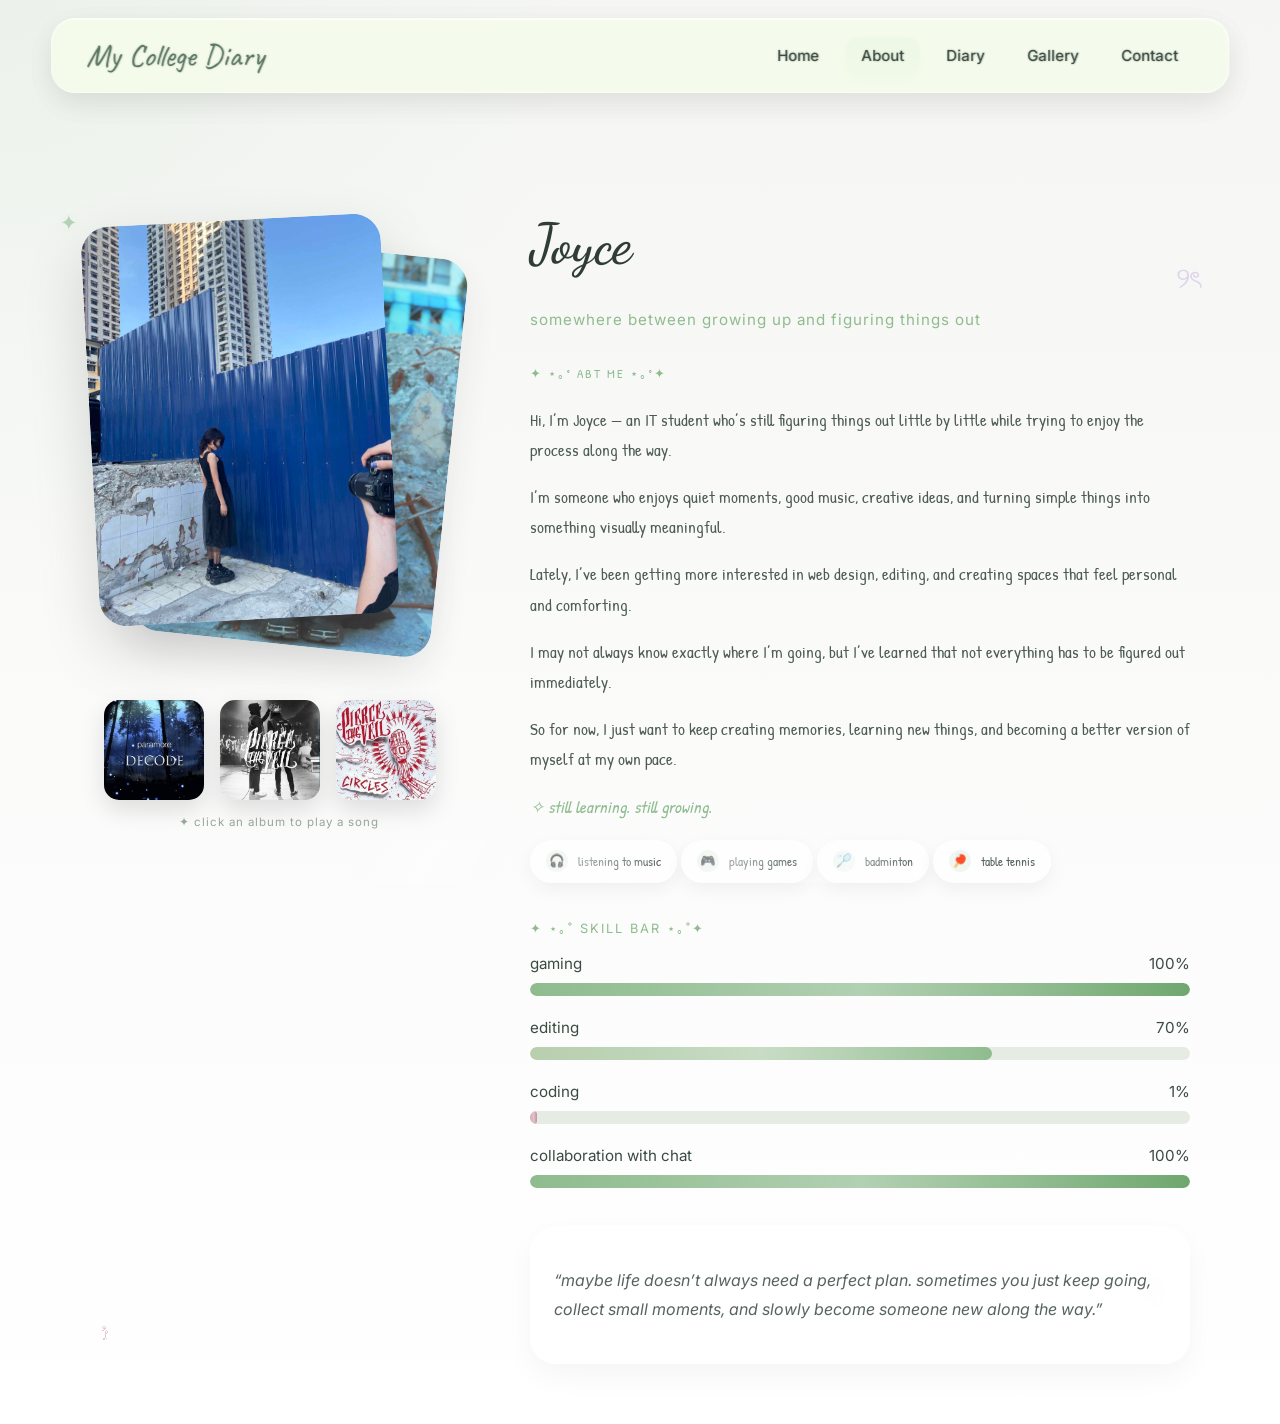
==== commit 3d2bf2a6: "Add files via upload" ====
--- a/about.html
+++ b/about.html
@@ -26,6 +26,28 @@
         </div>
     </nav>
 
+    <!-- NAV  mobile-->
+    <nav>
+        <div class="nav-inner">
+            <!-- LOGO -->
+            <a href="index.html" class="nav-left">
+                My College Diary
+            </a>
+            <!-- MOBILE MENU BUTTON -->
+            <div class="menu-toggle" id="menuToggle">
+                ☰
+            </div>
+            <!-- NAV LINKS -->
+            <div class="nav-right" id="mobileMenu">
+                <a href="index.html">Home</a>
+                <a href="about.html">About</a>
+                <a href="diary.html">Diary</a>
+                <a href="gallery.html">Gallery</a>
+                <a href="contact.html">Contact</a>
+            </div>
+        </div>
+    </nav>
+
     <!-- ABOUT -->
     <section class="about-section">
         <!-- FLOATING SYMBOLS -->
@@ -65,111 +87,111 @@
                 <p class="music-note now-playing">
                     ✦ click an album to play a song
                 </p>
-                </div>
-
-                <!-- TEXT -->
-                <div class="about-text">
-                    <h2 class="about-name">Joyce</h2>
-                    <p class="about-role">
-                    <p class="about-role">
-                        somewhere between growing up and figuring things out</p>
-                    <!-- BIO -->
+            </div>
+
+            <!-- TEXT -->
+            <div class="about-text">
+                <h2 class="about-name">Joyce</h2>
+                <p class="about-role">
+                <p class="about-role">
+                    somewhere between growing up and figuring things out</p>
+                <!-- BIO -->
+                <div class="about-bio">
                     <div class="about-bio">
-                        <div class="about-bio">
-                            <div class="bio-title"> ✦ ⋆｡˚ abt me ⋆｡˚✦ </div>
-                            <p>Hi, I’m Joyce — an IT student who’s still figuring things out
-                                little by little while trying to enjoy the process along the way.</p>
-                            <p>I’m someone who enjoys quiet moments, good music,
-                                creative ideas, and turning simple things into something
-                                visually meaningful. </p>
-                            <p>Lately, I’ve been getting more interested in web design,
-                                editing, and creating spaces that feel personal and comforting.</p>
-                            <p>I may not always know exactly where I’m going,
-                                but I’ve learned that not everything has to be figured out immediately.</p>
-                            <p>So for now, I just want to keep creating memories,
-                                learning new things, and becoming a better version of myself
-                                at my own pace.</p>
-
-                            <p class="bio-end"> ✧ still learning. still growing. </p>
-                        </div>
-                    
-
-                        <!-- HOBBIES -->
-                        <div class="hobby-box">
-                            <span class="hobby-icon">🎧</span>
-                            <p>listening to music</p>
-                        </div>
-                        <div class="hobby-box">
-                            <span class="hobby-icon">🎮</span>
-                            <p>playing games</p>
-                        </div>
-                        <div class="hobby-box">
-                            <span class="hobby-icon">🏸</span>
-                            <p>badminton</p>
-                        </div>
-                        <div class="hobby-box">
-                            <span class="hobby-icon">🏓</span>
-                            <p>table tennis</p>
-                        </div>
-                    </div>
-
-                    <!-- SKILLS -->
-                    <div class="skills">
-                        <div class="bio-title">
-                            ✦ ⋆｡˚ skill bar ⋆｡˚✦
-                        </div>
-                        <div class="skill">
-                            <div class="skill-info">
-                                <span>gaming</span>
-                                <span>100%</span>
-                            </div>
-
-                            <div class="skill-bar">
-                                <div class="fill gaming"></div>
-                            </div>
-                        </div>
-
-                        <div class="skill">
-                            <div class="skill-info">
-                                <span>editing</span>
-                                <span>70%</span>
-                            </div>
-                            <div class="skill-bar">
-                                <div class="fill editing"></div>
-                            </div>
-                        </div>
-                        <div class="skill">
-                            <div class="skill-info">
-                                <span>coding</span>
-                                <span>1%</span>
-                            </div>
-                            <div class="skill-bar">
-                                <div class="fill coding"></div>
-                            </div>
-                        </div>
-                        <div class="skill">
-
-                            <div class="skill-info">
-                                <span>collaboration with chat</span>
-                                <span>100%</span>
-                            </div>
-
-                            <div class="skill-bar">
-                                <div class="fill gaming"></div>
-                            </div>
-                        </div>
-                    </div>
-
-                    <!-- MOTIVATION -->
-                    <div class="motivation">
-
-                        <p>“maybe life doesn’t always need a perfect plan.
-                            sometimes you just keep going,
-                            collect small moments,
-                            and slowly become someone new along the way.”</p>
-                    </div>
-                </div>
-            </div>
+                        <div class="bio-title"> ✦ ⋆｡˚ abt me ⋆｡˚✦ </div>
+                        <p>Hi, I’m Joyce — an IT student who’s still figuring things out
+                            little by little while trying to enjoy the process along the way.</p>
+                        <p>I’m someone who enjoys quiet moments, good music,
+                            creative ideas, and turning simple things into something
+                            visually meaningful. </p>
+                        <p>Lately, I’ve been getting more interested in web design,
+                            editing, and creating spaces that feel personal and comforting.</p>
+                        <p>I may not always know exactly where I’m going,
+                            but I’ve learned that not everything has to be figured out immediately.</p>
+                        <p>So for now, I just want to keep creating memories,
+                            learning new things, and becoming a better version of myself
+                            at my own pace.</p>
+
+                        <p class="bio-end"> ✧ still learning. still growing. </p>
+                    </div>
+
+
+                    <!-- HOBBIES -->
+                    <div class="hobby-box">
+                        <span class="hobby-icon">🎧</span>
+                        <p>listening to music</p>
+                    </div>
+                    <div class="hobby-box">
+                        <span class="hobby-icon">🎮</span>
+                        <p>playing games</p>
+                    </div>
+                    <div class="hobby-box">
+                        <span class="hobby-icon">🏸</span>
+                        <p>badminton</p>
+                    </div>
+                    <div class="hobby-box">
+                        <span class="hobby-icon">🏓</span>
+                        <p>table tennis</p>
+                    </div>
+                </div>
+
+                <!-- SKILLS -->
+                <div class="skills">
+                    <div class="bio-title">
+                        ✦ ⋆｡˚ skill bar ⋆｡˚✦
+                    </div>
+                    <div class="skill">
+                        <div class="skill-info">
+                            <span>gaming</span>
+                            <span>100%</span>
+                        </div>
+
+                        <div class="skill-bar">
+                            <div class="fill gaming"></div>
+                        </div>
+                    </div>
+
+                    <div class="skill">
+                        <div class="skill-info">
+                            <span>editing</span>
+                            <span>70%</span>
+                        </div>
+                        <div class="skill-bar">
+                            <div class="fill editing"></div>
+                        </div>
+                    </div>
+                    <div class="skill">
+                        <div class="skill-info">
+                            <span>coding</span>
+                            <span>1%</span>
+                        </div>
+                        <div class="skill-bar">
+                            <div class="fill coding"></div>
+                        </div>
+                    </div>
+                    <div class="skill">
+
+                        <div class="skill-info">
+                            <span>collaboration with chat</span>
+                            <span>100%</span>
+                        </div>
+
+                        <div class="skill-bar">
+                            <div class="fill gaming"></div>
+                        </div>
+                    </div>
+                </div>
+
+                <!-- MOTIVATION -->
+                <div class="motivation">
+
+                    <p>“maybe life doesn’t always need a perfect plan.
+                        sometimes you just keep going,
+                        collect small moments,
+                        and slowly become someone new along the way.”</p>
+                </div>
+            </div>
+        </div>
 
     </section>
 
@@ -245,7 +267,21 @@
         });
 
     </script>
-
+    <script>
+
+        const menuToggle =
+            document.getElementById("menuToggle");
+
+        const mobileMenu =
+            document.getElementById("mobileMenu");
+
+        menuToggle.addEventListener("click", () => {
+
+            mobileMenu.classList.toggle("show");
+
+        });
+
+    </script>
 </body>
 
 </html>
--- a/style.css
+++ b/style.css
@@ -698,6 +698,7 @@
 
     margin-left: 0;
 }
+
 /* BOTH IMAGES */
 
 .about-images img {
@@ -1087,7 +1088,7 @@
 
 /* MUSIC SECTION */
 
-.music-mini{
+.music-mini {
 
     display: flex;
 
@@ -1099,9 +1100,10 @@
 
     margin-left: 0;
 }
+
 /* ALBUM */
 
-.music-mini img{
+.music-mini img {
 
     width: 100px;
     height: 100px;
@@ -1115,7 +1117,7 @@
     position: relative;
 
     box-shadow:
-        0 10px 24px rgba(0,0,0,.12);
+        0 10px 24px rgba(0, 0, 0, .12);
 
     transition:
         transform .5s ease,
@@ -2413,4 +2415,312 @@
 
     background:
         rgba(168, 207, 165, .32);
+}
+
+/* BACK TO TOP */
+
+#backToTop {
+
+    position: fixed;
+
+    bottom: 30px;
+    right: 30px;
+
+    width: 52px;
+    height: 52px;
+
+    border: none;
+
+    border-radius: 50%;
+
+    cursor: pointer;
+
+    z-index: 999;
+
+    opacity: 0;
+
+    visibility: hidden;
+
+    transition: .35s ease;
+
+    background:
+        rgba(255, 255, 255, .22);
+
+    backdrop-filter: blur(16px);
+
+    -webkit-backdrop-filter: blur(16px);
+
+    border:
+        1px solid rgba(255, 255, 255, .35);
+
+    box-shadow:
+        0 10px 28px rgba(0, 0, 0, .08);
+
+    color: #4f6657;
+
+    font-size: 1.2rem;
+}
+
+/* SHOW */
+
+#backToTop.show {
+
+    opacity: 1;
+
+    visibility: visible;
+}
+
+/* HOVER */
+
+#backToTop:hover {
+
+    transform:
+        translateY(-5px);
+
+    background:
+        rgba(255, 255, 255, .32);
+
+    box-shadow:
+        0 18px 34px rgba(0, 0, 0, .12);
+}
+
+/* =========================================
+   MOBILE NAVBAR
+========================================= */
+
+.menu-toggle {
+
+    display: none;
+
+    font-size: 1.8rem;
+
+    cursor: pointer;
+
+    color: #5d7564;
+
+    transition: .3s ease;
+}
+
+.menu-toggle:hover {
+
+    transform: scale(1.05);
+}
+
+/* MOBILE */
+
+@media (max-width:768px) {
+
+    body {
+
+        padding-top: 100px;
+    }
+
+    nav {
+
+        width: 94%;
+
+        top: 12px;
+    }
+
+    .nav-inner {
+
+        justify-content: center;
+
+        position: relative;
+
+        padding: 16px 20px;
+
+        border-radius: 22px;
+    }
+
+    /* CENTER TITLE */
+
+    .nav-left {
+
+        font-size: 1.7rem;
+
+        text-align: center;
+    }
+
+    /* SHOW MENU BUTTON */
+
+    .menu-toggle {
+
+        display: block;
+
+        position: absolute;
+
+        right: 20px;
+    }
+
+    /* MOBILE MENU */
+
+    .nav-right {
+
+        position: absolute;
+
+        top: 82px;
+
+        left: 0;
+
+        width: 100%;
+
+        flex-direction: column;
+
+        align-items: center;
+
+        gap: 16px;
+
+        padding: 26px 0;
+
+        border-radius: 24px;
+
+        background:
+            rgba(255, 255, 255, .82);
+
+        backdrop-filter: blur(18px);
+
+        -webkit-backdrop-filter: blur(18px);
+
+        box-shadow:
+            0 18px 35px rgba(0, 0, 0, .08);
+
+        opacity: 0;
+
+        visibility: hidden;
+
+        transform: translateY(-10px);
+
+        transition: .35s ease;
+    }
+
+    /* SHOW MENU */
+
+    .nav-right.show {
+
+        opacity: 1;
+
+        visibility: visible;
+
+        transform: translateY(0);
+    }
+
+    /* LINKS */
+
+    .nav-right a {
+
+        width: 82%;
+
+        text-align: center;
+
+        padding: 14px;
+
+        font-size: 1rem;
+    }
+
+    /* HERO */
+
+    .hero {
+
+        flex-direction: column;
+
+        text-align: center;
+
+        gap: 70px;
+
+        padding: 40px 20px 80px;
+    }
+
+    .hero h1 {
+
+        font-size: 3rem;
+    }
+
+    .accent {
+
+        font-size: 3.5rem;
+    }
+
+    /* ABOUT */
+
+    .about-content {
+
+        flex-direction: column;
+
+        align-items: center;
+
+        text-align: center;
+
+        gap: 60px;
+    }
+
+    .about-images {
+
+        width: 300px;
+
+        height: 380px;
+    }
+
+    .about-images img {
+
+        width: 240px;
+
+        height: 320px;
+    }
+
+    .about-name {
+
+        font-size: 2.8rem;
+    }
+
+    /* DIARY */
+
+    .diary-columns {
+
+        columns: 1;
+    }
+
+    .diary-title {
+
+        font-size: 3rem;
+    }
+
+    /* GALLERY */
+
+    .gallery {
+
+        grid-template-columns: 1fr;
+    }
+
+    .gallery-title {
+
+        font-size: 3rem;
+    }
+
+    /* CONTACT */
+
+    .contact-page {
+
+        padding: 120px 20px 80px;
+    }
+
+    .contact-title {
+
+        font-size: 3rem;
+    }
+
+    .socials {
+
+        grid-template-columns: 1fr;
+    }
+
+    /* FLOATS */
+
+    .float,
+    .float-about,
+    .float-contact,
+    .diary-float {
+
+        opacity: .35;
+    }
 }
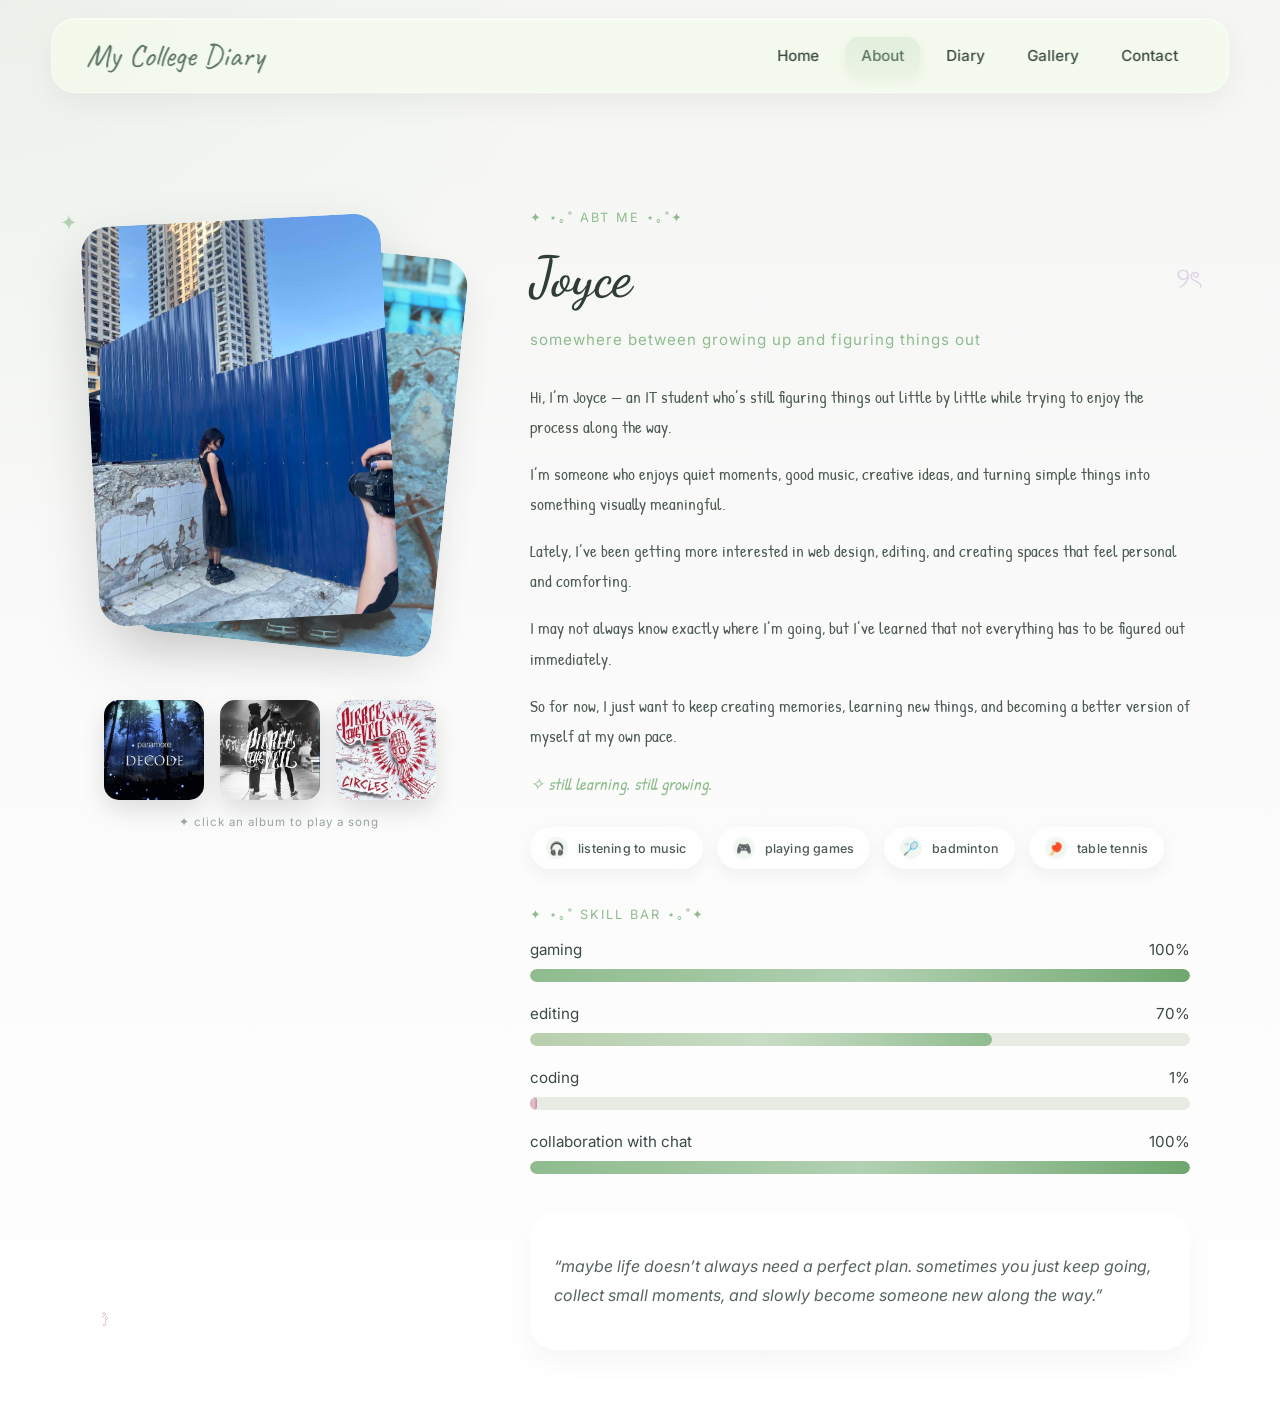
==== commit 4ef21068: "Add files via upload added mobile version" ====
--- a/about.html
+++ b/about.html
@@ -3,22 +3,28 @@
 
 <head>
     <meta charset="UTF-8">
+    <meta name="viewport" content="width=device-width, initial-scale=1.0">
     <title>About - My College Diary</title>
-    <link rel="stylesheet" href="style.css">
+    <link rel="stylesheet" href="style.css"><!-- CSS -->
+    <!-- GOOGLE FONTS -->
     <link
         href="https://fonts.googleapis.com/css2?family=Playfair+Display:wght@600;700&family=Inter:wght@300;400;500;600&family=Caveat:wght@400;600;700&family=Patrick+Hand&family=Dancing+Script:wght@500;600;700&display=swap"
         rel="stylesheet">
+</head>
 
 <body class="about-page">
-    <!-- NAV -->
+    <!--NAVBAR -->
     <nav>
         <div class="nav-inner">
-            <a href="index.html" class="nav-left">
-                My College Diary
-            </a>
-            <div class="nav-right">
+            <!-- LOGO -->
+            <a href="index.html" class="nav-left">My College Diary</a>
+
+            <!-- MOBILE MENU BUTTON -->
+            <div class="menu-toggle" id="menuToggle">☰</div>
+            <!-- NAVIGATION -->
+            <div class="nav-right" id="mobileMenu">
                 <a href="index.html">Home</a>
-                <a href="about.html" class="active"> About </a>
+                <a href="about.html" class="active">About</a>
                 <a href="diary.html">Diary</a>
                 <a href="gallery.html">Gallery</a>
                 <a href="contact.html">Contact</a>
@@ -26,31 +32,9 @@
         </div>
     </nav>
 
-    <!-- NAV  mobile-->
-    <nav>
-        <div class="nav-inner">
-            <!-- LOGO -->
-            <a href="index.html" class="nav-left">
-                My College Diary
-            </a>
-            <!-- MOBILE MENU BUTTON -->
-            <div class="menu-toggle" id="menuToggle">
-                ☰
-            </div>
-            <!-- NAV LINKS -->
-            <div class="nav-right" id="mobileMenu">
-                <a href="index.html">Home</a>
-                <a href="about.html">About</a>
-                <a href="diary.html">Diary</a>
-                <a href="gallery.html">Gallery</a>
-                <a href="contact.html">Contact</a>
-            </div>
-        </div>
-    </nav>
-
-    <!-- ABOUT -->
+    <!--ABOUT SECTION-->
     <section class="about-section">
-        <!-- FLOATING SYMBOLS -->
+        <!-- FLOATING DECORATIONS -->
         <div class="float-about about-star">✦</div>
         <div class="float-about about-heart">.ೀ</div>
         <div class="float-about about-swirl">୨ৎ</div>
@@ -58,187 +42,382 @@
 
         <!-- CONTENT -->
         <div class="about-content">
-            <!-- LEFT SIDE -->
+
+            <!-- =========================================
+                 LEFT SIDE
+            ========================================= -->
+
             <div class="about-left">
-                <!-- ABOUT IMAGE SECTION -->
+
+                <!-- IMAGES -->
+
                 <div class="about-images">
-                    <img src="me8.jpg" class="img-back" alt="">
-                    <img src="tabtme.jpg" class="img-main" alt="">
+
+                    <img src="me8.jpg" alt="Second Photo" class="img-back">
+
+                    <img src="tabtme.jpg" alt="Main Photo" class="img-main">
+
                 </div>
 
                 <!-- MUSIC SECTION -->
+
                 <div class="music-mini">
 
                     <!-- DECODE -->
+
                     <img src="decode.jpg" alt="Decode" onclick="playSong('decode.mp3', 'Decode - Paramore')">
 
                     <!-- KING FOR A DAY -->
+
                     <img src="king.jpg" alt="King For A Day" onclick="playSong('king.mp3', 'King For A Day - PTV')">
 
                     <!-- CIRCLES -->
+
                     <img src="circles.jpg" alt="Circles" onclick="playSong('circles.mp3', 'Circles - PTV')">
 
                 </div>
 
-                <!-- MUSIC PLAYER -->
+                <!-- AUDIO -->
+
                 <audio id="musicPlayer"></audio>
 
                 <!-- NOW PLAYING -->
+
                 <p class="music-note now-playing">
                     ✦ click an album to play a song
                 </p>
+
             </div>
 
-            <!-- TEXT -->
+            <!-- =========================================
+                 RIGHT SIDE
+            ========================================= -->
+
             <div class="about-text">
-                <h2 class="about-name">Joyce</h2>
+
+                <!-- TITLE -->
+
+                <div class="bio-title">
+                    ✦ ⋆｡˚ abt me ⋆｡˚✦
+                </div>
+
+                <!-- NAME -->
+
+                <h1 class="about-name">
+                    Joyce
+                </h1>
+
+                <!-- ROLE -->
+
                 <p class="about-role">
-                <p class="about-role">
-                    somewhere between growing up and figuring things out</p>
+                    somewhere between growing up and figuring things out
+                </p>
+
                 <!-- BIO -->
+
                 <div class="about-bio">
-                    <div class="about-bio">
-                        <div class="bio-title"> ✦ ⋆｡˚ abt me ⋆｡˚✦ </div>
-                        <p>Hi, I’m Joyce — an IT student who’s still figuring things out
-                            little by little while trying to enjoy the process along the way.</p>
-                        <p>I’m someone who enjoys quiet moments, good music,
-                            creative ideas, and turning simple things into something
-                            visually meaningful. </p>
-                        <p>Lately, I’ve been getting more interested in web design,
-                            editing, and creating spaces that feel personal and comforting.</p>
-                        <p>I may not always know exactly where I’m going,
-                            but I’ve learned that not everything has to be figured out immediately.</p>
-                        <p>So for now, I just want to keep creating memories,
-                            learning new things, and becoming a better version of myself
-                            at my own pace.</p>
-
-                        <p class="bio-end"> ✧ still learning. still growing. </p>
-                    </div>
-
-
-                    <!-- HOBBIES -->
+
+                    <p>
+                        Hi, I’m Joyce — an IT student who’s still
+                        figuring things out little by little while
+                        trying to enjoy the process along the way.
+                    </p>
+
+                    <p>
+                        I’m someone who enjoys quiet moments,
+                        good music, creative ideas, and turning
+                        simple things into something visually meaningful.
+                    </p>
+
+                    <p>
+                        Lately, I’ve been getting more interested
+                        in web design, editing, and creating spaces
+                        that feel personal and comforting.
+                    </p>
+
+                    <p>
+                        I may not always know exactly where I’m going,
+                        but I’ve learned that not everything has to
+                        be figured out immediately.
+                    </p>
+
+                    <p>
+                        So for now, I just want to keep creating memories,
+                        learning new things, and becoming a better version
+                        of myself at my own pace.
+                    </p>
+
+                    <p class="bio-end">
+                        ✧ still learning. still growing.
+                    </p>
+
+                </div>
+
+                <!-- =========================================
+                     HOBBIES
+                ========================================= -->
+
+                <div class="hobbies">
+
                     <div class="hobby-box">
-                        <span class="hobby-icon">🎧</span>
-                        <p>listening to music</p>
-                    </div>
+
+                        <span class="hobby-icon">
+                            🎧
+                        </span>
+
+                        <span>
+                            listening to music
+                        </span>
+
+                    </div>
+
                     <div class="hobby-box">
-                        <span class="hobby-icon">🎮</span>
-                        <p>playing games</p>
-                    </div>
+
+                        <span class="hobby-icon">
+                            🎮
+                        </span>
+
+                        <span>
+                            playing games
+                        </span>
+
+                    </div>
+
                     <div class="hobby-box">
-                        <span class="hobby-icon">🏸</span>
-                        <p>badminton</p>
-                    </div>
+
+                        <span class="hobby-icon">
+                            🏸
+                        </span>
+
+                        <span>
+                            badminton
+                        </span>
+
+                    </div>
+
                     <div class="hobby-box">
-                        <span class="hobby-icon">🏓</span>
-                        <p>table tennis</p>
-                    </div>
-                </div>
-
-                <!-- SKILLS -->
+
+                        <span class="hobby-icon">
+                            🏓
+                        </span>
+
+                        <span>
+                            table tennis
+                        </span>
+
+                    </div>
+
+                </div>
+
+                <!-- =========================================
+                     SKILLS
+                ========================================= -->
+
                 <div class="skills">
+
                     <div class="bio-title">
                         ✦ ⋆｡˚ skill bar ⋆｡˚✦
                     </div>
+
+                    <!-- SKILL -->
+
                     <div class="skill">
+
                         <div class="skill-info">
-                            <span>gaming</span>
-                            <span>100%</span>
+
+                            <span>
+                                gaming
+                            </span>
+
+                            <span>
+                                100%
+                            </span>
+
                         </div>
 
                         <div class="skill-bar">
                             <div class="fill gaming"></div>
                         </div>
-                    </div>
+
+                    </div>
+
+                    <!-- SKILL -->
 
                     <div class="skill">
+
                         <div class="skill-info">
-                            <span>editing</span>
-                            <span>70%</span>
-                        </div>
+
+                            <span>
+                                editing
+                            </span>
+
+                            <span>
+                                70%
+                            </span>
+
+                        </div>
+
                         <div class="skill-bar">
                             <div class="fill editing"></div>
                         </div>
-                    </div>
+
+                    </div>
+
+                    <!-- SKILL -->
+
                     <div class="skill">
+
                         <div class="skill-info">
-                            <span>coding</span>
-                            <span>1%</span>
-                        </div>
+
+                            <span>
+                                coding
+                            </span>
+
+                            <span>
+                                1%
+                            </span>
+
+                        </div>
+
                         <div class="skill-bar">
                             <div class="fill coding"></div>
                         </div>
-                    </div>
+
+                    </div>
+
+                    <!-- SKILL -->
+
                     <div class="skill">
 
                         <div class="skill-info">
-                            <span>collaboration with chat</span>
-                            <span>100%</span>
+
+                            <span>
+                                collaboration with chat
+                            </span>
+
+                            <span>
+                                100%
+                            </span>
+
                         </div>
 
                         <div class="skill-bar">
                             <div class="fill gaming"></div>
                         </div>
-                    </div>
-                </div>
-
-                <!-- MOTIVATION -->
+
+                    </div>
+
+                </div>
+
+                <!-- =========================================
+                     MOTIVATION
+                ========================================= -->
+
                 <div class="motivation">
 
-                    <p>“maybe life doesn’t always need a perfect plan.
-                        sometimes you just keep going,
-                        collect small moments,
-                        and slowly become someone new along the way.”</p>
-                </div>
+                    <p>
+                        “maybe life doesn’t always need
+                        a perfect plan. sometimes you
+                        just keep going, collect small
+                        moments, and slowly become
+                        someone new along the way.”
+                    </p>
+
+                </div>
+
             </div>
+
         </div>
 
     </section>
 
+    <!-- =========================================
+         BACK TO TOP
+    ========================================= -->
+
+    <button id="backToTop">
+        ↑
+    </button>
+
+    <!-- =========================================
+         SCRIPTS
+    ========================================= -->
+
     <script src="script.js"></script>
+
+    <!-- SPARKLES -->
+
     <script>
+
         document.addEventListener("mousemove", (e) => {
-            const sparkle = document.createElement("div");
-            sparkle.className = "sparkle";
-            sparkle.style.left = e.clientX + "px";
-            sparkle.style.top = e.clientY + "px";
+
+            const sparkle =
+                document.createElement("div");
+
+            sparkle.className = "sparkle-effect";
+
+            sparkle.style.left =
+                e.clientX + "px";
+
+            sparkle.style.top =
+                e.clientY + "px";
+
             document.body.appendChild(sparkle);
+
             setTimeout(() => {
+
                 sparkle.remove();
+
             }, 800);
+
         });
+
     </script>
+
+    <!-- MUSIC PLAYER -->
+
     <script>
 
-        const player = document.getElementById("musicPlayer");
+        const player =
+            document.getElementById("musicPlayer");
+
         const nowPlaying =
             document.querySelector(".now-playing");
+
         let currentSong = "";
+
         function playSong(song, title) {
 
             /* SAME SONG = PAUSE */
+
             if (currentSong === song && !player.paused) {
+
                 player.pause();
+
                 nowPlaying.innerHTML =
                     "music paused . . .";
+
                 return;
             }
-            /* PLAY SONG */
+
+            /* PLAY */
+
             currentSong = song;
+
             player.src = song;
+
             player.volume = 0.25;
+
             player.play();
+
             nowPlaying.innerHTML =
                 "now playing: " + title + " ✦";
         }
+
     </script>
+
     <!-- BACK TO TOP -->
 
-    <button id="backToTop">
-
-        ↑
-
-    </button>
     <script>
 
         const backToTop =
@@ -263,10 +442,15 @@
                 top: 0,
 
                 behavior: "smooth"
+
             });
+
         });
 
     </script>
+
+    <!-- MOBILE MENU -->
+
     <script>
 
         const menuToggle =
@@ -282,6 +466,7 @@
         });
 
     </script>
+
 </body>
 
 </html>
--- a/style.css
+++ b/style.css
@@ -1,10 +1,11 @@
-/* --- BASE ----------------------------------------------------------------------------------------- */
+/* =========================================
+   GLOBAL / BASE
+========================================= */
 
 html,
 body {
     margin: 0;
     padding: 0;
-
     overflow-x: hidden;
 }
 
@@ -13,99 +14,154 @@
 }
 
 /* BODY */
+
 body {
     font-family: 'Inter', sans-serif;
-
-    background:
-        linear-gradient(to bottom,
-            #f5f7f4,
-            #ffffff);
-
+    background: linear-gradient(to bottom, #f5f7f4, #ffffff);
     color: #3b4a42;
-
     padding-top: 120px;
-
     -webkit-font-smoothing: antialiased;
-
     text-rendering: optimizeLegibility;
 }
 
 /* IMAGES */
+
 img {
     max-width: 100%;
-
     display: block;
 }
 
 /* HEADINGS */
+
 h1,
 h2,
 h3 {
     margin: 0;
-
     font-family: 'Playfair Display', serif;
-
     font-weight: 600;
 }
 
 /* TEXT */
+
 p {
     line-height: 1.8;
 }
 
 /* LINKS */
+
 a {
     text-decoration: none;
-
     color: inherit;
 }
 
-/* BUTTONS */
-button {
-    font-family: 'Inter', sans-serif;
-}
-
-/* INPUTS */
+/* BUTTONS + INPUTS */
+
+button,
 input,
 textarea {
     font-family: 'Inter', sans-serif;
 }
 
-/* ACCENT FONT */
+/* REUSABLE FONTS */
+
 .accent,
 .nav-left,
 .entry h2 {
     font-family: 'Caveat', cursive;
 }
 
-/* ABOUT NAME */
 .about-name {
     font-family: 'Dancing Script', cursive;
 }
 
-/* GALLERY CAPTION */
 .caption {
     font-family: 'Patrick Hand', cursive;
 }
 
-/* --- NAVBAR FINAL ----------------------------------------------------------------------------------------- */
+/* =========================================
+   GLOBAL ANIMATIONS
+========================================= */
+
+@keyframes float {
+
+    0% {
+        transform: translateY(0px);
+    }
+
+    50% {
+        transform: translateY(-12px);
+    }
+
+    100% {
+        transform: translateY(0px);
+    }
+}
+
+@keyframes shine {
+
+    from {
+        transform: translateX(-100%);
+    }
+
+    to {
+        transform: translateX(100%);
+    }
+}
+
+@keyframes sparkleFade {
+
+    from {
+        transform: scale(1);
+        opacity: 1;
+    }
+
+    to {
+        transform: scale(0);
+        opacity: 0;
+    }
+}
+
+@keyframes zoom {
+
+    from {
+        transform: scale(.9);
+        opacity: 0;
+    }
+
+    to {
+        transform: scale(1);
+        opacity: 1;
+    }
+}
+
+@keyframes fadeIn {
+
+    from {
+        opacity: 0;
+    }
+
+    to {
+        opacity: 1;
+    }
+}
+
+/* =========================================
+   NAVBAR
+========================================= */
 
 nav {
     position: fixed;
-
     top: 18px;
     left: 50%;
-
     transform: translateX(-50%);
-
     width: 92%;
-
     z-index: 9999;
 }
+
+/* NAV CONTAINER */
 
 .nav-inner {
     display: flex;
-
     justify-content: space-between;
     align-items: center;
 
@@ -113,28 +169,22 @@
 
     border-radius: 24px;
 
-    background:
-        rgba(244, 252, 236, 0.65);
+    background: rgba(244, 252, 236, 0.65);
 
     backdrop-filter: blur(1px);
 
-    border:
-        1px solid rgba(255, 255, 255, .4);
+    border: 1px solid rgba(255, 255, 255, .4);
 
     box-shadow:
         0 10px 30px rgba(0, 0, 0, .05),
         inset 0 1px 0 rgba(255, 255, 255, .5);
 }
 
+/* LOGO */
+
 .nav-left {
-    text-decoration: none;
-
-    font-family: 'Caveat', cursive;
-
     font-size: 2rem;
-
     color: #5d7564;
-
     transition: .3s ease;
 }
 
@@ -142,17 +192,17 @@
     transform: translateY(-2px);
 }
 
+/* RIGHT LINKS */
+
 .nav-right {
     display: flex;
-
     align-items: center;
-
     gap: 10px;
 }
 
+/* LINKS */
+
 .nav-right a {
-    text-decoration: none;
-
     color: #3b4a42;
 
     font-size: .95rem;
@@ -168,14 +218,17 @@
         color .3s ease;
 }
 
+/* HOVER */
+
 .nav-right a:hover {
-    background:
-        rgba(143, 188, 143, .12);
+    background: rgba(143, 188, 143, .12);
 
     color: #5d7564;
 
     transform: translateY(-2px);
 }
+
+/* ACTIVE PAGE */
 
 .nav-right a.active {
     background:
@@ -190,11 +243,127 @@
         0 5px 14px rgba(143, 188, 143, .15);
 }
 
-.nav-right a::after {
+/* =========================================
+   MOBILENAVBAR
+========================================= */
+
+.menu-toggle {
     display: none;
-}
-
-/* --- INDEX HERO ----------------------------------------------------------------------------------------- */
+
+    font-size: 1.8rem;
+
+    cursor: pointer;
+
+    color: #5d7564;
+
+    transition: .3s ease;
+}
+
+.menu-toggle:hover {
+    transform: scale(1.05);
+}
+
+/* MOBILE */
+
+@media (max-width:768px) {
+
+    body {
+        padding-top: 100px;
+    }
+
+    nav {
+        width: 94%;
+        top: 12px;
+    }
+
+    .nav-inner {
+        justify-content: center;
+
+        position: relative;
+
+        padding: 16px 20px;
+
+        border-radius: 22px;
+    }
+
+    /* CENTER TITLE */
+
+    .nav-left {
+        font-size: 1.7rem;
+        text-align: center;
+    }
+
+    /* MENU BUTTON */
+
+    .menu-toggle {
+        display: block;
+
+        position: absolute;
+
+        right: 20px;
+    }
+
+    /* MOBILE MENU */
+
+    .nav-right {
+        position: absolute;
+
+        top: 82px;
+        left: 0;
+
+        width: 100%;
+
+        flex-direction: column;
+
+        align-items: center;
+
+        gap: 16px;
+
+        padding: 26px 0;
+
+        border-radius: 24px;
+
+        background: rgba(255, 255, 255, .82);
+
+        backdrop-filter: blur(18px);
+
+        box-shadow:
+            0 18px 35px rgba(0, 0, 0, .08);
+
+        opacity: 0;
+        visibility: hidden;
+
+        transform: translateY(-10px);
+
+        transition: .35s ease;
+    }
+
+    /* SHOW MENU */
+
+    .nav-right.show {
+        opacity: 1;
+
+        visibility: visible;
+
+        transform: translateY(0);
+    }
+
+    /* MOBILE LINKS */
+
+    .nav-right a {
+        width: 82%;
+
+        text-align: center;
+
+        padding: 14px;
+
+        font-size: 1rem;
+    }
+}
+
+/* =========================================
+   INDEXPAGE
+========================================= */
 
 .hero {
     min-height: 100vh;
@@ -214,7 +383,9 @@
     margin-top: -30px;
 }
 
-/* FLOATING DESIGNS */
+/* =========================================
+   FLOATING DECORATIONS
+========================================= */
 
 .float {
     position: absolute;
@@ -295,21 +466,9 @@
     color: #8fbc8f;
 }
 
-@keyframes float {
-    0% {
-        transform: translateY(0px);
-    }
-
-    50% {
-        transform: translateY(-12px);
-    }
-
-    100% {
-        transform: translateY(0px);
-    }
-}
-
-/* LEFT SIDE */
+/* =========================================
+   LEFT SIDE
+========================================= */
 
 .hero-left {
     max-width: 560px;
@@ -338,8 +497,6 @@
 }
 
 .accent {
-    font-family: 'Caveat', cursive;
-
     color: #78a86a;
 
     font-size: 5.4rem;
@@ -362,6 +519,8 @@
 
     max-width: 500px;
 }
+
+/* HERO BUTTON */
 
 .hero-btn {
     margin-top: 28px;
@@ -374,30 +533,30 @@
 
     border-radius: 999px;
 
-    background: linear-gradient(135deg,
+    background:
+        linear-gradient(135deg,
             #8fbc8f,
             #a8cfa5);
 
     color: white;
 
-    text-decoration: none;
-
     font-weight: 600;
 
     letter-spacing: .5px;
+
+    position: relative;
+
+    overflow: hidden;
 
     box-shadow:
         0 10px 25px rgba(143, 188, 143, 0.25),
         inset 0 1px 1px rgba(255, 255, 255, 0.35);
 
     transition: all .35s ease;
-
-    position: relative;
-
-    overflow: hidden;
-}
-
-/* SHINE EFFECT */
+}
+
+/* BUTTON SHINE */
+
 .hero-btn::before {
     content: "";
 
@@ -409,7 +568,8 @@
     width: 100%;
     height: 100%;
 
-    background: linear-gradient(120deg,
+    background:
+        linear-gradient(120deg,
             transparent,
             rgba(255, 255, 255, 0.35),
             transparent);
@@ -421,7 +581,8 @@
     left: 120%;
 }
 
-/* HOVER */
+/* BUTTON HOVER */
+
 .hero-btn:hover {
     transform: translateY(-5px) scale(1.03);
 
@@ -429,7 +590,9 @@
         0 18px 35px rgba(143, 188, 143, 0.35);
 }
 
-/* RIGHT SIDE */
+/* =========================================
+   RIGHT SIDE
+========================================= */
 
 .hero-right {
     position: relative;
@@ -439,6 +602,8 @@
     align-items: center;
 }
 
+/* BACKGROUND SHAPE */
+
 .photo-back {
     position: absolute;
 
@@ -454,6 +619,8 @@
     z-index: 1;
 }
 
+/* MAIN PHOTO */
+
 .hero-photo {
     width: 340px;
 
@@ -467,9 +634,8 @@
 
     z-index: 5;
 
-    display: block;
-
-    box-shadow: 0 25px 60px rgba(0, 0, 0, .12);
+    box-shadow:
+        0 25px 60px rgba(0, 0, 0, .12);
 
     transition: .4s ease;
 }
@@ -478,6 +644,8 @@
     transform: translateY(-8px) rotate(1deg);
 }
 
+/* GLOW */
+
 .hero-right::before {
     content: "";
 
@@ -495,6 +663,8 @@
     z-index: -1;
 }
 
+/* FLOATING TAGS */
+
 .photo-tag {
     position: absolute;
 
@@ -510,22 +680,21 @@
 
     color: #4b5b52;
 
-    box-shadow: 0 6px 20px rgba(0, 0, 0, 0.08);
+    white-space: nowrap;
 
     z-index: 10;
 
-    white-space: nowrap;
+    box-shadow:
+        0 6px 20px rgba(0, 0, 0, 0.08);
 
     animation: tagMove 6s ease-in-out infinite;
 }
 
-/* TOP TAG */
 .top-tag {
     top: 40px;
     right: -80px;
 }
 
-/* BOTTOM TAG */
 .second-tag {
     bottom: 40px;
     left: -70px;
@@ -533,31 +702,76 @@
     animation-delay: 3s;
 }
 
-/* SMOOTH AESTHETIC ANIMATION */
-@keyframes tagMove {
-
-    0% {
-        transform: rotate(0deg) translateX(0px);
-    }
-
-    25% {
-        transform: rotate(2deg) translateX(6px);
-    }
-
-    50% {
-        transform: rotate(-2deg) translateX(-6px);
-    }
-
-    75% {
-        transform: rotate(1deg) translateX(4px);
-    }
-
-    100% {
-        transform: rotate(0deg) translateX(0px);
-    }
-}
-
-/* --- ABOUT PAGE ----------------------------------------------------------------------------------------- */
+/* =========================================
+   HERO MOBILE
+========================================= */
+
+@media (max-width:768px) {
+
+    .hero {
+        flex-direction: column;
+
+        text-align: center;
+
+        gap: 70px;
+
+        padding: 40px 20px 80px;
+    }
+
+    .hero h1 {
+        font-size: 3rem;
+    }
+
+    .accent {
+        font-size: 3.5rem;
+    }
+
+    .hero-left {
+        max-width: 100%;
+    }
+
+    .desc {
+        max-width: 100%;
+    }
+
+    .hero-right {
+        width: 100%;
+    }
+
+    .photo-back {
+        width: 280px;
+        height: 360px;
+    }
+
+    .hero-photo {
+        width: 270px;
+        height: 350px;
+    }
+
+    .top-tag {
+        top: 10px;
+        right: -10px;
+
+        font-size: .72rem;
+    }
+
+    .second-tag {
+        bottom: 10px;
+        left: -10px;
+
+        font-size: .72rem;
+    }
+
+    /* FLOATS */
+
+    .float {
+        opacity: .35;
+    }
+}
+
+/* =========================================
+   ABOUTPAGE
+========================================= */
 
 .about-page {
     background:
@@ -580,7 +794,9 @@
     position: relative;
 }
 
-/* FLOATING SYMBOLS */
+/* =========================================
+   FLOATING SYMBOLS
+========================================= */
 
 .float-about {
     position: absolute;
@@ -591,12 +807,10 @@
 
     opacity: .6;
 
-    animation: aboutFloat 5s ease-in-out infinite;
+    animation: float 5s ease-in-out infinite;
 
     z-index: 0;
 }
-
-/* POSITIONS */
 
 .about-star {
     top: 90px;
@@ -605,9 +819,6 @@
     color: #8fbc8f;
 
     font-size: 1.3rem;
-
-    text-shadow:
-        0 0 12px rgba(143, 188, 143, .2);
 }
 
 .about-heart {
@@ -617,9 +828,6 @@
     color: #d8a7b1;
 
     font-size: 1rem;
-
-    text-shadow:
-        0 0 12px rgba(216, 167, 177, .2);
 }
 
 .about-swirl {
@@ -629,9 +837,6 @@
     color: #cdbde0;
 
     font-size: 1.8rem;
-
-    text-shadow:
-        0 0 12px rgba(205, 189, 224, .2);
 }
 
 .about-sparkle {
@@ -641,29 +846,11 @@
     color: #8fbc8f;
 
     font-size: 1rem;
-
-    text-shadow:
-        0 0 12px rgba(143, 188, 143, .2);
-}
-
-/* FLOAT ANIMATION */
-
-@keyframes aboutFloat {
-
-    0% {
-        transform: translateY(0px);
-    }
-
-    50% {
-        transform: translateY(-10px);
-    }
-
-    100% {
-        transform: translateY(0px);
-    }
-}
-
-/* CONTENT */
+}
+
+/* =========================================
+   CONTENT
+========================================= */
 
 .about-content {
     max-width: 1100px;
@@ -683,10 +870,21 @@
     z-index: 2;
 }
 
-/* IMAGES CONTAINER */
+/* =========================================
+   LEFT SIDE
+========================================= */
+
+.about-left {
+    display: flex;
+
+    flex-direction: column;
+
+    align-items: center;
+}
+
+/* IMAGE WRAPPER */
 
 .about-images {
-
     position: relative;
 
     width: 360px;
@@ -695,11 +893,9 @@
     flex-shrink: 0;
 
     margin-top: 20px;
-
-    margin-left: 0;
-}
-
-/* BOTH IMAGES */
+}
+
+/* IMAGES */
 
 .about-images img {
     position: absolute;
@@ -744,7 +940,7 @@
         0 25px 60px rgba(0, 0, 0, .15);
 }
 
-/* HOVER EFFECT */
+/* HOVER */
 
 .about-images:hover .img-main {
     transform:
@@ -756,7 +952,9 @@
         translateY(-4px) rotate(8deg);
 }
 
-/* TEXT SIDE */
+/* =========================================
+   RIGHT SIDE
+========================================= */
 
 .about-text {
     flex: 1;
@@ -769,8 +967,6 @@
 .about-name {
     font-size: 3.5rem;
 
-    font-family: 'Dancing Script', cursive;
-
     margin-bottom: 10px;
 
     color: #2f3d35;
@@ -800,7 +996,7 @@
     color: #4d5b54;
 }
 
-/* BIO TITLE */
+/* SMALL TITLE */
 
 .bio-title {
     font-size: .8rem;
@@ -824,7 +1020,9 @@
     font-style: italic;
 }
 
-/* HOBBIES */
+/* =========================================
+   HOBBIES
+========================================= */
 
 .hobbies {
     display: flex;
@@ -849,46 +1047,33 @@
 
     border-radius: 999px;
 
-    background:
-        rgba(255, 255, 255, .7);
+    background: rgba(255, 255, 255, .7);
 
     backdrop-filter: blur(10px);
 
+    width: fit-content;
+
+    position: relative;
+
+    overflow: hidden;
+
+    transition: .3s ease;
+
     box-shadow:
         0 6px 18px rgba(0, 0, 0, .05);
-
-    width: fit-content;
-
-    transition: .3s ease;
-}
-
-/* ICON */
-
-.hobby-icon {
-    font-size: .95rem;
-}
-
-/* TEXT */
-
-.hobby-box p {
-    font-size: .82rem;
-
-    color: #55635c;
-
-    margin: 0;
 }
 
 /* HOVER */
 
 .hobby-box:hover {
-    transform:
-        translateY(-4px);
+    transform: translateY(-4px);
 
     box-shadow:
         0 12px 24px rgba(0, 0, 0, .08);
 }
 
-/* SOFT LIGHT */
+/* SHINE */
+
 .hobby-box::before {
     content: "";
 
@@ -912,43 +1097,44 @@
 }
 
 /* ICON */
+
 .hobby-icon {
-    font-size: .85rem;
-
-    display: flex;
-
-    align-items: center;
-
-    justify-content: center;
     width: 22px;
     height: 22px;
 
+    display: flex;
+
+    align-items: center;
+    justify-content: center;
+
     border-radius: 50%;
 
-    background:
-        rgba(143, 188, 143, .12);
+    background: rgba(143, 188, 143, .12);
 
     color: #7aa87a;
+
+    font-size: .85rem;
 }
 
 /* TEXT */
+
 .hobby-box span {
     font-size: .78rem;
 
     color: #4d5b54;
 
+    font-weight: 500;
+
     letter-spacing: .2px;
-
-    font-weight: 500;
-}
-
-/* SKILLS */
+}
+
+/* =========================================
+   SKILLS
+========================================= */
 
 .skills {
     margin-top: 38px;
 }
-
-/* SKILL */
 
 .skill {
     margin-bottom: 22px;
@@ -1010,19 +1196,6 @@
     animation: shine 3s linear infinite;
 }
 
-/* SHINE ANIMATION */
-
-@keyframes shine {
-
-    from {
-        transform: translateX(-100%);
-    }
-
-    to {
-        transform: translateX(100%);
-    }
-}
-
 /* BARS */
 
 .gaming {
@@ -1052,7 +1225,9 @@
             #c48fa0);
 }
 
-/* MOTIVATION */
+/* =========================================
+   MOTIVATION
+========================================= */
 
 .motivation {
     margin-top: 38px;
@@ -1061,8 +1236,7 @@
 
     border-radius: 26px;
 
-    background:
-        rgba(255, 255, 255, .65);
+    background: rgba(255, 255, 255, .65);
 
     backdrop-filter: blur(14px);
 
@@ -1076,58 +1250,19 @@
         0 12px 28px rgba(0, 0, 0, .04);
 }
 
-/* LEFT SIDE */
-
-.about-left {
+/* =========================================
+   MUSIC SECTION
+========================================= */
+
+.music-mini {
     display: flex;
 
-    flex-direction: column;
-
-    align-items: center;
-}
-
-/* MUSIC SECTION */
-
-.music-mini {
-
-    display: flex;
-
     justify-content: center;
 
     gap: 16px;
 
     margin-top: 50px;
-
-    margin-left: 0;
-}
-
-/* ALBUM */
-
-.music-mini img {
-
-    width: 100px;
-    height: 100px;
-
-    object-fit: cover;
-
-    border-radius: 12px;
-
-    cursor: pointer;
-
-    position: relative;
-
-    box-shadow:
-        0 10px 24px rgba(0, 0, 0, .12);
-
-    transition:
-        transform .5s ease,
-        box-shadow .5s ease,
-        filter .5s ease;
-
-    animation:
-        albumFloat 4s ease-in-out infinite;
-}
-
+}
 
 /* ALBUM */
 
@@ -1141,19 +1276,17 @@
 
     cursor: pointer;
 
+    position: relative;
+
+    transition: .35s ease;
+
+    animation: albumMove 5s ease-in-out infinite;
+
     box-shadow:
         0 10px 24px rgba(0, 0, 0, .12);
-
-    transition: .35s ease;
-}
-
-/* FLOATING ALBUMS */
-
-.music-mini img {
-    animation: albumMove 5s ease-in-out infinite;
-}
-
-/* DIFFERENT TIMING */
+}
+
+/* DELAY */
 
 .music-mini img:nth-child(2) {
     animation-delay: 1.5s;
@@ -1163,174 +1296,182 @@
     animation-delay: 3s;
 }
 
-
-/* ANIMATION */
-
-@keyframes albumMove {
-
-    0% {
-        transform: rotate(0deg) translateX(0px);
-    }
-
-    25% {
-        transform: rotate(2deg) translateX(3px);
-    }
-
-    50% {
-        transform: rotate(-2deg) translateX(-3px);
-    }
-
-    75% {
-        transform: rotate(1deg) translateX(2px);
-    }
-
-    100% {
-        transform: rotate(0deg) translateX(0px);
-    }
-}
-
-/* MUSIC NOTE */
-
-.music-note {
-    margin-top: 12px;
-
-    margin-left: 18px;
-
-    font-size: .72rem;
-
-    letter-spacing: 1px;
-
-    color: #7f9087;
-
-    opacity: .8;
-
-    animation: noteFloat 4s ease-in-out infinite;
-}
-
-/* NOTE ANIMATION */
-
-@keyframes noteFloat {
-
-    0% {
-        transform: translateX(0px);
-    }
-
-    50% {
-        transform: translateX(4px);
-    }
-
-    100% {
-        transform: translateX(0px);
-    }
-}
-
-/* ALBUM */
-
-.music-mini img {
-    position: relative;
-
-    transition: .35s ease;
-}
-
-/* ALBUM */
-
-.music-mini img {
-    position: relative;
-
-    transition: .35s ease;
-}
-
 /* HOVER */
 
 .music-mini img:hover {
-
     transform:
         translateY(-10px) rotate(-3deg) scale(1.08);
+
+    filter:
+        brightness(1.1) saturate(1.1);
 
     box-shadow:
         0 0 15px rgba(255, 255, 255, .5),
         0 0 35px rgba(255, 255, 255, .25),
         0 18px 35px rgba(0, 0, 0, .18);
 
-    filter:
-        brightness(1.1) saturate(1.1);
-
-    animation: glitterGlow 1.2s ease-in-out infinite alternate;
-}
-
-/* GLITTER GLOW */
-
-@keyframes glitterGlow {
-
-    from {
-        box-shadow:
-            0 0 10px rgba(255, 255, 255, .3),
-            0 18px 35px rgba(0, 0, 0, .18);
-    }
-
-    to {
-        box-shadow:
-            0 0 25px rgba(255, 255, 255, .8),
-            0 0 45px rgba(255, 255, 255, .35),
-            0 18px 35px rgba(0, 0, 0, .18);
-    }
-}
-
-/* Mobile */
-@media (max-width:768px) {
+    animation:
+        glitterGlow 1.2s ease-in-out infinite alternate;
+}
+
+/* NOTE */
+
+.music-note {
+    margin-top: 12px;
+
+    margin-left: 18px;
+
+    font-size: .72rem;
+
+    letter-spacing: 1px;
+
+    color: #7f9087;
+
+    opacity: .8;
+
+    animation: float 4s ease-in-out infinite;
+}
+
+/* =========================================
+   ABOUT MOBILE FIX
+========================================= */
+
+@media screen and (max-width: 768px) {
 
     .about-section {
-        padding: 60px 20px;
-    }
+        padding: 40px 20px 80px;
+    }
+
+    /* STACK EVERYTHING */
 
     .about-content {
+        display: flex;
+
         flex-direction: column;
 
+        align-items: center;
+
+        justify-content: center;
+
         text-align: center;
 
-        gap: 60px;
-    }
+        gap: 50px;
+    }
+
+    /* LEFT SIDE */
+
+    .about-left {
+        width: 100%;
+
+        display: flex;
+
+        flex-direction: column;
+
+        align-items: center;
+    }
+
+    /* IMAGES */
 
     .about-images {
-        width: 300px;
-        height: 380px;
-
-        margin-top: 0;
+        width: 280px;
+
+        height: 350px;
+
+        margin: 0 auto;
     }
 
     .about-images img {
-        width: 240px;
-        height: 320px;
-    }
+        width: 230px;
+
+        height: 300px;
+    }
+
+    /* RIGHT SIDE */
+
+    .about-text {
+        width: 100%;
+
+        padding-top: 0;
+    }
+
+    /* TITLE */
 
     .about-name {
-        font-size: 2.5rem;
-    }
+        font-size: 2.6rem;
+    }
+
+    .about-role {
+        font-size: .85rem;
+    }
+
+    /* BIO */
+
+    .about-bio {
+        font-size: .95rem;
+
+        line-height: 1.9;
+    }
+
+    /* HOBBIES */
 
     .hobbies {
         justify-content: center;
     }
+
+    /* MUSIC */
+
+    .music-mini {
+        display: flex;
+
+        justify-content: center;
+
+        flex-wrap: wrap;
+
+        gap: 12px;
+
+        margin-top: 35px;
+    }
+
+    .music-mini img {
+        width: 80px;
+
+        height: 80px;
+    }
+
+    .music-note {
+        margin-left: 0;
+
+        text-align: center;
+    }
+
+    /* MOTIVATION */
+
+    .motivation {
+        padding: 20px;
+    }
+
+    /* FLOATS */
 
     .about-star,
     .about-heart,
     .about-swirl,
     .about-sparkle {
-        opacity: .4;
-    }
-}
-
-/* --- DIARY ----------------------------------------------------------------------------------------- */
+        opacity: .2;
+    }
+}
+
+/* =========================================
+   DIARY PAGE
+========================================= */
 
 .diary-page {
-
     min-height: 100vh;
 
-    padding:
-        80px 6% 80px;
-
     max-width: 1200px;
 
     margin: auto;
+
+    padding: 80px 6% 80px;
 
     position: relative;
 
@@ -1342,7 +1483,9 @@
             #ffffff);
 }
 
-/* FLOATING SYMBOLS */
+/* =========================================
+   FLOATING DECORATIONS
+========================================= */
 
 .diary-float {
     position: absolute;
@@ -1351,30 +1494,14 @@
 
     pointer-events: none;
 
-    animation: diaryFloat 5s ease-in-out infinite;
-}
-
-/* FLOAT */
-
-@keyframes diaryFloat {
-
-    0% {
-        transform: translateY(0px);
-    }
-
-    50% {
-        transform: translateY(-10px);
-    }
-
-    100% {
-        transform: translateY(0px);
-    }
-}
-
-/* TITLE */
+    animation: float 5s ease-in-out infinite;
+}
+
+/* =========================================
+   TITLE
+========================================= */
 
 .diary-title {
-
     font-family: 'Dancing Script', cursive;
 
     font-size: 5rem;
@@ -1389,10 +1516,9 @@
         0 0 20px rgba(255, 255, 255, .5);
 }
 
-/* SUBTEXT */
+/* SUBTITLE */
 
 .diary-sub {
-
     text-align: center;
 
     margin-bottom: 70px;
@@ -1404,10 +1530,11 @@
     letter-spacing: 1px;
 }
 
-/* DIARY GRID */
+/* =========================================
+   DIARY GRID
+========================================= */
 
 .diary-columns {
-
     columns: 2 320px;
 
     column-gap: 30px;
@@ -1416,25 +1543,23 @@
 /* ENTRY */
 
 .entry {
-
     break-inside: avoid;
 
     margin-bottom: 28px;
 }
 
-/* DIARY CARD */
+/* =========================================
+   DIARY CARD
+========================================= */
 
 .diary-card {
-
     position: relative;
 
-    z-index: 2;
-
     overflow: hidden;
 
     cursor: pointer;
 
-    padding: 20px;
+    padding: 22px;
 
     border-radius: 28px;
 
@@ -1449,13 +1574,15 @@
     box-shadow:
         0 10px 30px rgba(0, 0, 0, .05);
 
-    transition: all .35s ease;
+    transition:
+        transform .35s ease,
+        box-shadow .35s ease,
+        background .35s ease;
 }
 
 /* HOVER */
 
 .diary-card:hover {
-
     transform:
         translateY(-8px) rotate(-1deg);
 
@@ -1469,22 +1596,18 @@
 /* TITLE */
 
 .diary-card h2 {
-
     font-size: 2rem;
 
     margin-bottom: 8px;
 
     font-weight: 500;
 
-    font-family: 'Caveat', cursive;
-
     color: #2f3d35;
 }
 
 /* DATE */
 
 .diary-card .date {
-
     display: inline-block;
 
     margin-bottom: 14px;
@@ -1498,27 +1621,25 @@
     text-transform: uppercase;
 }
 
-/* PREVIEW TEXT */
+/* TEXT */
 
 .diary-card p {
-
     max-height: 85px;
 
     overflow: hidden;
 
+    position: relative;
+
     line-height: 1.85;
 
     color: #55635c;
 
-    position: relative;
-
     font-size: .95rem;
 }
 
 /* FADE EFFECT */
 
 .diary-card p::after {
-
     content: "";
 
     position: absolute;
@@ -1535,25 +1656,73 @@
             rgba(255, 255, 255, .95));
 }
 
-/* MOBILE */
+/* =========================================
+   OPTIONAL STICKY TAPE EFFECT
+========================================= */
+
+.diary-card::before {
+    content: "";
+
+    position: absolute;
+
+    top: -12px;
+    left: 50%;
+
+    transform: translateX(-50%) rotate(-2deg);
+
+    width: 90px;
+    height: 28px;
+
+    background:
+        rgba(255, 255, 255, .45);
+
+    backdrop-filter: blur(4px);
+
+    border-radius: 6px;
+
+    opacity: .8;
+}
+
+/* =========================================
+   DIARY MOBILE
+========================================= */
 
 @media (max-width:768px) {
 
     .diary-page {
-        padding:
-            100px 20px 60px;
+        padding: 100px 20px 60px;
     }
 
     .diary-title {
         font-size: 3.5rem;
     }
 
+    .diary-sub {
+        margin-bottom: 50px;
+
+        font-size: .9rem;
+    }
+
     .diary-columns {
         columns: 1;
     }
-}
-
-/* --- GALLERY FINAL ----------------------------------------------------------------------------------------- */
+
+    .diary-card {
+        padding: 20px;
+    }
+
+    .diary-card h2 {
+        font-size: 1.7rem;
+    }
+
+    .diary-float {
+        opacity: .3;
+    }
+}
+
+/* =========================================
+   GALLERY PAGE
+========================================= */
 
 .container {
     max-width: 1200px;
@@ -1564,6 +1733,7 @@
 }
 
 /* TITLE */
+
 .gallery-title {
     font-family: 'Playfair Display', serif;
 
@@ -1576,7 +1746,9 @@
     color: #2f3d35;
 }
 
-/* --- ALBUM TABS ----------------------------------------------------------------------------------------- */
+/* =========================================
+   ALBUM TABS
+========================================= */
 
 .album-tabs {
     display: flex;
@@ -1590,10 +1762,9 @@
     margin-bottom: 55px;
 }
 
-/* GALLERY BUTTONS */
+/* TAB BUTTON */
 
 .tab {
-
     position: relative;
 
     padding: 12px 22px;
@@ -1608,51 +1779,21 @@
 
     backdrop-filter: blur(16px);
 
-    -webkit-backdrop-filter: blur(16px);
-
     color: #4f6657;
 
     cursor: pointer;
 
+    overflow: hidden;
+
     box-shadow:
         0 8px 24px rgba(0, 0, 0, .05);
 
     transition: .35s ease;
-
-    overflow: hidden;
-}
-
-/* HOVER */
-
-.tab:hover {
-
-    transform:
-        translateY(-4px);
-
-    background:
-        rgba(255, 255, 255, .32);
-
-    box-shadow:
-        0 14px 28px rgba(0, 0, 0, .08);
-}
-
-/* ACTIVE */
-
-.tab.active {
-
-    background:
-        rgba(168, 207, 165, .25);
-
-    color: #4f6657;
-
-    box-shadow:
-        0 12px 24px rgba(168, 207, 165, .16);
 }
 
 /* SHINE */
 
 .tab::before {
-
     content: "";
 
     position: absolute;
@@ -1672,22 +1813,24 @@
     transition: .6s ease;
 }
 
-/* SHINE MOVE */
+/* HOVER */
+
+.tab:hover {
+    transform: translateY(-4px);
+
+    background:
+        rgba(255, 255, 255, .32);
+
+    box-shadow:
+        0 14px 28px rgba(0, 0, 0, .08);
+}
 
 .tab:hover::before {
-
     left: 120%;
 }
 
-/* HOVER */
-.tab:hover {
-    transform: translateY(-3px);
-
-    background:
-        rgba(143, 188, 143, .12);
-}
-
-/* ACTIVE */
+/* ACTIVE TAB */
+
 .tab.active {
     background:
         linear-gradient(to right,
@@ -1700,7 +1843,10 @@
         0 12px 25px rgba(143, 188, 143, .25);
 }
 
-/* GRID */
+/* =========================================
+   GALLERY GRID
+========================================= */
+
 .gallery {
     display: grid;
 
@@ -1710,7 +1856,10 @@
     gap: 28px;
 }
 
-/* ITEM */
+/* =========================================
+   GALLERY ITEM
+========================================= */
+
 .gallery-item {
     position: relative;
 
@@ -1733,6 +1882,7 @@
 }
 
 /* RANDOM ROTATION */
+
 .gallery-item:nth-child(odd) {
     transform: rotate(-2deg);
 }
@@ -1742,6 +1892,7 @@
 }
 
 /* IMAGE */
+
 .gallery-item img {
     width: 100%;
 
@@ -1755,6 +1906,7 @@
 }
 
 /* HOVER */
+
 .gallery-item:hover {
     transform:
         translateY(-10px) rotate(0deg) scale(1.02);
@@ -1765,7 +1917,14 @@
         0 22px 50px rgba(0, 0, 0, .15);
 }
 
+/* IMAGE ZOOM */
+
+.gallery-item:hover img {
+    transform: scale(1.04);
+}
+
 /* CAPTION */
+
 .caption {
     position: absolute;
 
@@ -1774,12 +1933,13 @@
 
     color: #4d5b54;
 
-    font-family: 'Patrick Hand', cursive !important;
-
     font-size: 1rem;
 }
 
-/* MODAL */
+/* =========================================
+   IMAGE MODAL
+========================================= */
+
 .img-modal {
     display: none;
 
@@ -1802,7 +1962,8 @@
     animation: fadeIn .3s ease;
 }
 
-/* IMAGE */
+/* MODAL IMAGE */
+
 #modalImg {
     max-width: 85%;
 
@@ -1816,7 +1977,8 @@
     animation: zoom .35s ease;
 }
 
-/* CAPTION */
+/* MODAL CAPTION */
+
 #modalCaption {
     margin-top: 20px;
 
@@ -1827,7 +1989,8 @@
     text-align: center;
 }
 
-/* CLOSE */
+/* CLOSE BUTTON */
+
 .img-modal .close {
     position: absolute;
 
@@ -1847,30 +2010,10 @@
     transform: rotate(90deg);
 }
 
-/* ANIMATION */
-@keyframes zoom {
-    from {
-        transform: scale(.9);
-        opacity: 0;
-    }
-
-    to {
-        transform: scale(1);
-        opacity: 1;
-    }
-}
-
-@keyframes fadeIn {
-    from {
-        opacity: 0;
-    }
-
-    to {
-        opacity: 1;
-    }
-}
-
-/* MOBILE */
+/* =========================================
+   GALLERY MOBILE
+========================================= */
+
 @media (max-width:768px) {
 
     .container {
@@ -1878,10 +2021,24 @@
     }
 
     .gallery-title {
-        font-size: 2.8rem;
+        font-size: 3rem;
+    }
+
+    .album-tabs {
+        gap: 10px;
+
+        margin-bottom: 40px;
+    }
+
+    .tab {
+        padding: 10px 18px;
+
+        font-size: .9rem;
     }
 
     .gallery {
+        grid-template-columns: 1fr;
+
         gap: 20px;
     }
 
@@ -1892,16 +2049,29 @@
     #modalImg {
         max-width: 92%;
     }
-}
-
-/* --- CONTACT PAGE ----------------------------------------------------------------------------------------- */
+
+    #modalCaption {
+        font-size: .9rem;
+
+        padding: 0 20px;
+    }
+
+    .img-modal .close {
+        top: 20px;
+        right: 24px;
+
+        font-size: 34px;
+    }
+}
+
+/* =========================================
+   CONTACT PAGE
+========================================= */
 
 .contact-page {
-
     min-height: 100vh;
 
-    padding:
-        120px 8% 80px;
+    padding: 120px 8% 80px;
 
     position: relative;
 
@@ -1913,39 +2083,23 @@
             #ffffff);
 }
 
-/* FLOATS */
+/* =========================================
+   FLOATING DECORATIONS
+========================================= */
 
 .float-contact {
-
     position: absolute;
 
     opacity: .55;
 
     pointer-events: none;
 
-    animation:
-        contactFloat 5s ease-in-out infinite;
-}
-
-@keyframes contactFloat {
-
-    0% {
-        transform: translateY(0px);
-    }
-
-    50% {
-        transform: translateY(-10px);
-    }
-
-    100% {
-        transform: translateY(0px);
-    }
+    animation: float 5s ease-in-out infinite;
 }
 
 /* POSITIONS */
 
 .contact-star {
-
     top: 120px;
     left: 120px;
 
@@ -1955,7 +2109,6 @@
 }
 
 .contact-swirl {
-
     top: 180px;
     right: 140px;
 
@@ -1965,7 +2118,6 @@
 }
 
 .contact-heart {
-
     bottom: 120px;
     left: 180px;
 
@@ -1974,10 +2126,11 @@
     font-size: 1rem;
 }
 
-/* HEADER */
+/* =========================================
+   HEADER
+========================================= */
 
 .contact-mini {
-
     text-align: center;
 
     color: #8fbc8f;
@@ -1992,7 +2145,6 @@
 }
 
 .contact-title {
-
     text-align: center;
 
     font-family: 'Dancing Script', cursive;
@@ -2006,22 +2158,25 @@
 
 .contact-sub {
 
-    max-width: 620px;
+    max-width: 700px;
 
     margin:
-        auto auto 60px;
+        auto auto 50px;
 
     text-align: center;
 
-    line-height: 1.9;
+    line-height: 2;
 
     color: #6f7d75;
-}
-
-/* FORM */
+
+    font-size: .96rem;
+}
+
+/* =========================================
+   CONTACT FORM
+========================================= */
 
 .contact-form {
-
     max-width: 650px;
 
     margin:
@@ -2038,7 +2193,6 @@
 
 .contact-form input,
 .contact-form textarea {
-
     padding: 18px 22px;
 
     border-radius: 24px;
@@ -2051,10 +2205,6 @@
 
     backdrop-filter: blur(16px);
 
-    -webkit-backdrop-filter: blur(16px);
-
-    font-family: inherit;
-
     color: #2f3d35;
 
     outline: none;
@@ -2068,7 +2218,6 @@
 /* TEXTAREA */
 
 .contact-form textarea {
-
     min-height: 180px;
 
     resize: none;
@@ -2078,9 +2227,7 @@
 
 .contact-form input:focus,
 .contact-form textarea:focus {
-
-    transform:
-        translateY(-2px);
+    transform: translateY(-2px);
 
     background:
         rgba(255, 255, 255, .3);
@@ -2094,7 +2241,7 @@
 
     align-self: center;
 
-    padding: 14px 28px;
+    padding: 10px 22px;
 
     border: none;
 
@@ -2105,232 +2252,247 @@
     background:
         rgba(168, 207, 165, .22);
 
-    backdrop-filter: blur(16px);
+    backdrop-filter: blur(12px);
 
     color: #4f6657;
 
+    font-size: .9rem;
+
     font-weight: 600;
 
-    transition: .35s ease;
-
-    box-shadow:
-        0 10px 24px rgba(168, 207, 165, .12);
+    transition: .3s ease;
+
+    box-shadow:
+        0 8px 18px rgba(168, 207, 165, .1);
 }
 
 /* BUTTON HOVER */
 
 .contact-form button:hover {
+    transform: translateY(-4px);
+
+    background:
+        rgba(168, 207, 165, .32);
+}
+
+/* =========================================
+   SOCIALS
+========================================= */
+.socials {
+
+    display: grid;
+
+    grid-template-columns:
+        repeat(auto-fit, minmax(160px, 1fr));
+
+    gap: 14px;
+
+    margin-top: 20px;
+}
+
+/* SOCIAL BOX */
+.social-box {
+
+    padding: 12px 16px;
+
+    border-radius: 18px;
+
+    display: flex;
+
+    align-items: center;
+
+    justify-content: center;
+
+    gap: 8px;
+
+    text-align: center;
+
+    font-size: .88rem;
+
+    color: #4f6657;
+
+    background:
+        rgba(255, 255, 255, .18);
+
+    backdrop-filter: blur(10px);
+
+    border:
+        1px solid rgba(255, 255, 255, .28);
+
+    box-shadow:
+        0 6px 18px rgba(0, 0, 0, .04);
+
+    transition: .3s ease;
+}
+
+/* ICON */
+
+.social-box i {
+
+    font-size: .95rem;
+}
+
+/* HOVER */
+.social-box:hover {
 
     transform:
         translateY(-4px);
 
     background:
-        rgba(168, 207, 165, .32);
-}
-
-/* SOCIALS */
-
-.socials {
-
-    display: grid;
-
-    grid-template-columns:
-        repeat(auto-fit, minmax(180px, 1fr));
-
-    gap: 18px;
-}
-
-/* SOCIAL BOX */
-
-.social-box {
-
-    padding: 18px;
-
-    border-radius: 24px;
-
-    text-decoration: none;
-
-    color: #4f6657;
-
-    display: flex;
-
-    align-items: center;
-
-    gap: 12px;
-
-    justify-content: center;
+        rgba(255, 255, 255, .28);
+
+    box-shadow:
+        0 12px 24px rgba(0, 0, 0, .08);
+}
+
+/* =========================================
+   CONTACT MOBILE
+========================================= */
+
+@media (max-width:768px) {
+
+    .contact-page {
+        padding: 120px 20px 80px;
+    }
+
+    .contact-title {
+        font-size: 3rem;
+    }
+
+    .contact-sub {
+        font-size: .92rem;
+
+        margin-bottom: 45px;
+    }
+
+    .contact-form {
+        gap: 16px;
+    }
+
+    .contact-form input,
+    .contact-form textarea {
+        padding: 16px 18px;
+    }
+
+    .contact-form textarea {
+        min-height: 160px;
+    }
+
+    .socials {
+
+        grid-template-columns: 1fr;
+
+        gap: 12px;
+    }
+
+    .social-box {
+
+        padding: 14px;
+    }
+
+    .float-contact {
+        opacity: .35;
+    }
+}
+
+/* =========================================
+   SPARKLE EFFECT
+========================================= */
+
+.sparkle-effect {
+    position: fixed;
+
+    width: 6px;
+    height: 6px;
+
+    border-radius: 50%;
+
+    pointer-events: none;
+
+    background: white;
+
+    box-shadow:
+        0 0 10px rgba(255, 255, 255, .9),
+        0 0 20px rgba(255, 255, 255, .5);
+
+    animation: sparkleFade .8s linear forwards;
+
+    z-index: 9999;
+}
+
+/* =========================================
+   BACK TO TOP BUTTON
+========================================= */
+
+#backToTop {
+    position: fixed;
+
+    bottom: 30px;
+    right: 30px;
+
+    width: 52px;
+    height: 52px;
+
+    border: none;
+
+    border-radius: 50%;
+
+    cursor: pointer;
+
+    z-index: 999;
+
+    opacity: 0;
+
+    visibility: hidden;
+
+    transition: .35s ease;
 
     background:
         rgba(255, 255, 255, .22);
 
     backdrop-filter: blur(16px);
-
-    -webkit-backdrop-filter: blur(16px);
 
     border:
         1px solid rgba(255, 255, 255, .35);
 
     box-shadow:
-        0 8px 24px rgba(0, 0, 0, .04);
-
-    transition: .35s ease;
+        0 10px 28px rgba(0, 0, 0, .08);
+
+    color: #4f6657;
+
+    font-size: 1.2rem;
+}
+
+/* SHOW BUTTON */
+
+#backToTop.show {
+    opacity: 1;
+
+    visibility: visible;
 }
 
 /* HOVER */
 
-.social-box:hover {
-
-    transform:
-        translateY(-6px) rotate(-1deg);
-
-    background:
-        rgba(255, 255, 255, .3);
-
-    box-shadow:
-        0 18px 34px rgba(0, 0, 0, .08);
-}
-
-/* MOBILE */
-@media (max-width:768px) {
-
-    .contact-title {
-        font-size: 2.8rem;
-    }
-
-    .contact-page {
-        padding: 40px 20px 80px;
-    }
-
-    .float-contact {
-        opacity: .35;
-    }
-}
-
-/* --- MOBILE ----------------------------------------------------------------------------------------- */
-
-@media (max-width:768px) {
-
-    body {
-        padding-top: 110px;
-    }
-
-    nav {
-        width: 95%;
-
-        top: 12px;
-    }
-
-    .nav-inner {
-        padding: 14px 18px;
-
-        border-radius: 20px;
-    }
-
-    .nav-left {
-        font-size: 1.6rem;
-    }
-
-    .nav-right {
-        gap: 4px;
-    }
-
-    .nav-right a {
-        padding: 8px 12px;
-
-        font-size: .82rem;
-    }
-
-    .hero {
-        flex-direction: column;
-
-        text-align: center;
-
-        gap: 60px;
-
-        padding: 60px 25px;
-    }
-
-    .hero h1 {
-        font-size: 3rem;
-    }
-
-    .accent {
-        font-size: 3.5rem;
-    }
-
-    .about-content {
-        flex-direction: column;
-
-        text-align: center;
-    }
-
-    .diary-columns {
-        column-count: 1;
-    }
-
-    .gallery-page,
-    .diary-page {
-        padding: 40px 20px 80px;
-    }
-
-    .contact-title,
-    .diary-title {
-        font-size: 2.8rem;
-    }
-}
-
-/* SPARKLES */
-
-.sparkle {
-    position: fixed;
-
-    width: 6px;
-    height: 6px;
-
-    border-radius: 50%;
-
-    pointer-events: none;
-
-    background: white;
-
-    box-shadow:
-        0 0 10px rgba(255, 255, 255, .9),
-        0 0 20px rgba(255, 255, 255, .5);
-
-    animation: sparkleFade .8s linear forwards;
-
-    z-index: 9999;
-}
-
-/* ANIMATION */
-
-@keyframes sparkleFade {
-
-    from {
-        transform:
-            scale(1);
-
-        opacity: 1;
-    }
-
-    to {
-        transform:
-            scale(0);
-
-        opacity: 0;
-    }
-}
-
-/* THANK YOU PAGE */
+#backToTop:hover {
+    transform: translateY(-5px);
+
+    background:
+        rgba(255, 255, 255, .32);
+
+    box-shadow:
+        0 18px 34px rgba(0, 0, 0, .12);
+}
+
+/* =========================================
+   THANK YOU PAGE
+========================================= */
 
 .thankyou-page {
-
     min-height: 100vh;
 
     display: flex;
 
     justify-content: center;
-
     align-items: center;
 
     background:
@@ -2342,7 +2504,6 @@
 /* BOX */
 
 .thankyou-box {
-
     padding: 50px;
 
     border-radius: 30px;
@@ -2353,8 +2514,6 @@
         rgba(255, 255, 255, .25);
 
     backdrop-filter: blur(18px);
-
-    -webkit-backdrop-filter: blur(18px);
 
     border:
         1px solid rgba(255, 255, 255, .35);
@@ -2366,7 +2525,6 @@
 /* TITLE */
 
 .thankyou-box h1 {
-
     font-family:
         'Dancing Script', cursive;
 
@@ -2380,7 +2538,6 @@
 /* TEXT */
 
 .thankyou-box p {
-
     color: #6f7d75;
 
     margin-bottom: 30px;
@@ -2391,11 +2548,8 @@
 /* BUTTON */
 
 .thankyou-box a {
-
     display: inline-block;
 
-    text-decoration: none;
-
     padding: 12px 24px;
 
     border-radius: 999px;
@@ -2408,310 +2562,82 @@
     transition: .35s ease;
 }
 
+/* HOVER */
+
 .thankyou-box a:hover {
-
-    transform:
-        translateY(-3px);
+    transform: translateY(-3px);
 
     background:
         rgba(168, 207, 165, .32);
 }
 
-/* BACK TO TOP */
-
-#backToTop {
+/* COPY POPUP */
+
+.copy-popup {
 
     position: fixed;
 
     bottom: 30px;
-    right: 30px;
-
-    width: 52px;
-    height: 52px;
-
-    border: none;
-
-    border-radius: 50%;
-
-    cursor: pointer;
-
-    z-index: 999;
-
-    opacity: 0;
-
-    visibility: hidden;
-
-    transition: .35s ease;
-
-    background:
-        rgba(255, 255, 255, .22);
-
-    backdrop-filter: blur(16px);
-
-    -webkit-backdrop-filter: blur(16px);
-
-    border:
-        1px solid rgba(255, 255, 255, .35);
-
-    box-shadow:
-        0 10px 28px rgba(0, 0, 0, .08);
+
+    left: 50%;
+
+    transform: translateX(-50%);
+
+    padding: 12px 22px;
+
+    border-radius: 999px;
+
+    background:
+        rgba(255, 255, 255, .2);
+
+    backdrop-filter: blur(12px);
 
     color: #4f6657;
 
-    font-size: 1.2rem;
-}
-
-/* SHOW */
-
-#backToTop.show {
-
-    opacity: 1;
-
-    visibility: visible;
-}
-
-/* HOVER */
-
-#backToTop:hover {
-
-    transform:
-        translateY(-5px);
-
-    background:
-        rgba(255, 255, 255, .32);
-
-    box-shadow:
-        0 18px 34px rgba(0, 0, 0, .12);
-}
-
-/* =========================================
-   MOBILE NAVBAR
-========================================= */
-
-.menu-toggle {
-
-    display: none;
-
-    font-size: 1.8rem;
-
-    cursor: pointer;
-
-    color: #5d7564;
-
-    transition: .3s ease;
-}
-
-.menu-toggle:hover {
-
-    transform: scale(1.05);
-}
-
-/* MOBILE */
+    font-size: .9rem;
+
+    z-index: 99999;
+
+    animation: fadePopup .3s ease;
+}
+
+@keyframes fadePopup {
+
+    from {
+
+        opacity: 0;
+
+        transform:
+            translateX(-50%) translateY(10px);
+    }
+
+    to {
+
+        opacity: 1;
+
+        transform:
+            translateX(-50%) translateY(0);
+    }
+}
+
+/* =========================================
+   FINAL GLOBAL MOBILE
+========================================= */
 
 @media (max-width:768px) {
 
+    /* BODY */
+
     body {
-
-        padding-top: 100px;
-    }
-
-    nav {
-
-        width: 94%;
-
-        top: 12px;
-    }
-
-    .nav-inner {
-
-        justify-content: center;
-
-        position: relative;
-
-        padding: 16px 20px;
-
-        border-radius: 22px;
-    }
-
-    /* CENTER TITLE */
-
-    .nav-left {
-
-        font-size: 1.7rem;
-
-        text-align: center;
-    }
-
-    /* SHOW MENU BUTTON */
-
-    .menu-toggle {
-
-        display: block;
-
-        position: absolute;
-
-        right: 20px;
-    }
-
-    /* MOBILE MENU */
-
-    .nav-right {
-
-        position: absolute;
-
-        top: 82px;
-
-        left: 0;
-
-        width: 100%;
-
-        flex-direction: column;
-
-        align-items: center;
-
-        gap: 16px;
-
-        padding: 26px 0;
-
-        border-radius: 24px;
-
-        background:
-            rgba(255, 255, 255, .82);
-
-        backdrop-filter: blur(18px);
-
-        -webkit-backdrop-filter: blur(18px);
-
-        box-shadow:
-            0 18px 35px rgba(0, 0, 0, .08);
-
-        opacity: 0;
-
-        visibility: hidden;
-
-        transform: translateY(-10px);
-
-        transition: .35s ease;
-    }
-
-    /* SHOW MENU */
-
-    .nav-right.show {
-
-        opacity: 1;
-
-        visibility: visible;
-
-        transform: translateY(0);
-    }
-
-    /* LINKS */
-
-    .nav-right a {
-
-        width: 82%;
-
-        text-align: center;
-
-        padding: 14px;
-
-        font-size: 1rem;
-    }
-
-    /* HERO */
-
-    .hero {
-
-        flex-direction: column;
-
-        text-align: center;
-
-        gap: 70px;
-
-        padding: 40px 20px 80px;
-    }
-
-    .hero h1 {
-
+        overflow-x: hidden;
+    }
+
+    /* GLOBAL TITLES */
+
+    .gallery-title,
+    .diary-title,
+    .contact-title {
         font-size: 3rem;
-    }
-
-    .accent {
-
-        font-size: 3.5rem;
-    }
-
-    /* ABOUT */
-
-    .about-content {
-
-        flex-direction: column;
-
-        align-items: center;
-
-        text-align: center;
-
-        gap: 60px;
-    }
-
-    .about-images {
-
-        width: 300px;
-
-        height: 380px;
-    }
-
-    .about-images img {
-
-        width: 240px;
-
-        height: 320px;
-    }
-
-    .about-name {
-
-        font-size: 2.8rem;
-    }
-
-    /* DIARY */
-
-    .diary-columns {
-
-        columns: 1;
-    }
-
-    .diary-title {
-
-        font-size: 3rem;
-    }
-
-    /* GALLERY */
-
-    .gallery {
-
-        grid-template-columns: 1fr;
-    }
-
-    .gallery-title {
-
-        font-size: 3rem;
-    }
-
-    /* CONTACT */
-
-    .contact-page {
-
-        padding: 120px 20px 80px;
-    }
-
-    .contact-title {
-
-        font-size: 3rem;
-    }
-
-    .socials {
-
-        grid-template-columns: 1fr;
     }
 
     /* FLOATS */
@@ -2720,7 +2646,44 @@
     .float-about,
     .float-contact,
     .diary-float {
-
         opacity: .35;
     }
+
+    /* BACK TO TOP */
+
+    #backToTop {
+        width: 46px;
+        height: 46px;
+
+        bottom: 20px;
+        right: 20px;
+
+        font-size: 1rem;
+    }
+
+    /* THANK YOU PAGE */
+
+    .thankyou-box {
+        width: 90%;
+
+        padding: 40px 24px;
+    }
+
+    .thankyou-box h1 {
+        font-size: 3rem;
+    }
+
+    .thankyou-box p {
+        font-size: .95rem;
+    }
+}
+
+@media (max-width:768px) {
+
+    .float,
+    .float-about,
+    .float-contact,
+    .diary-float {
+        animation: none;
+    }
 }
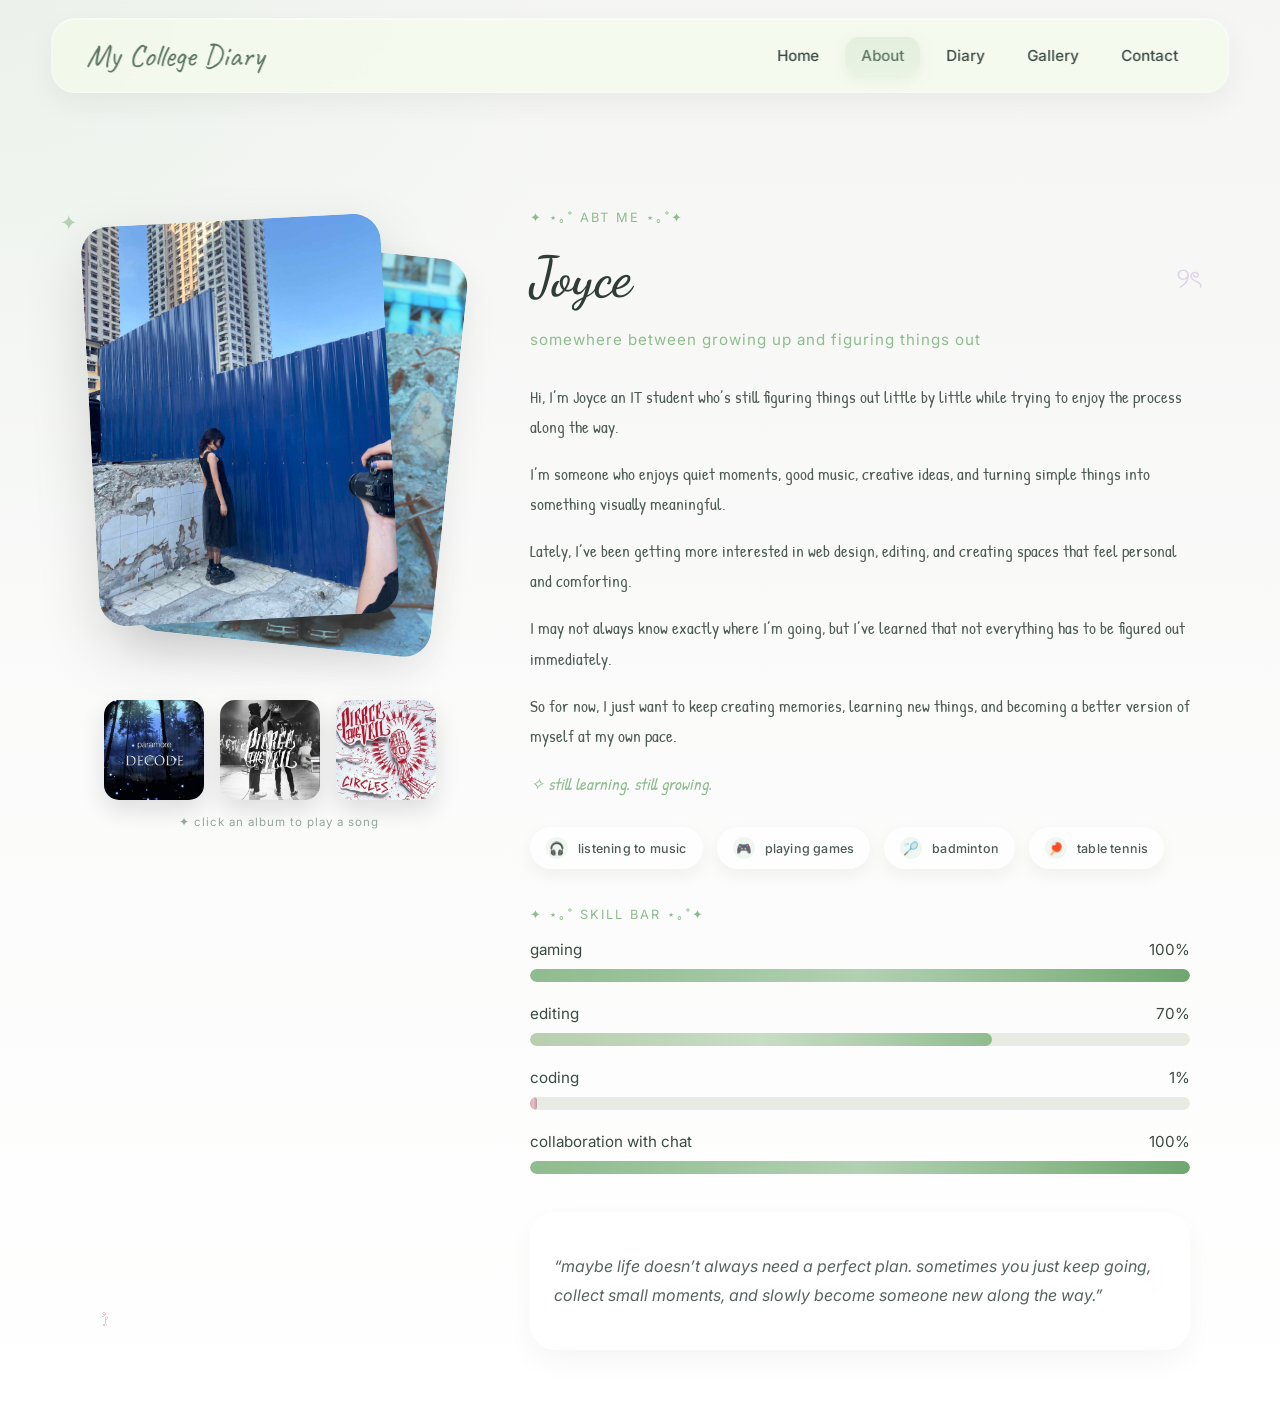
==== commit b8e582a1: "Add files via upload" ====
--- a/about.html
+++ b/about.html
@@ -118,7 +118,7 @@
                 <div class="about-bio">
 
                     <p>
-                        Hi, I’m Joyce — an IT student who’s still
+                        Hi, I’m Joyce an IT student who’s still
                         figuring things out little by little while
                         trying to enjoy the process along the way.
                     </p>
